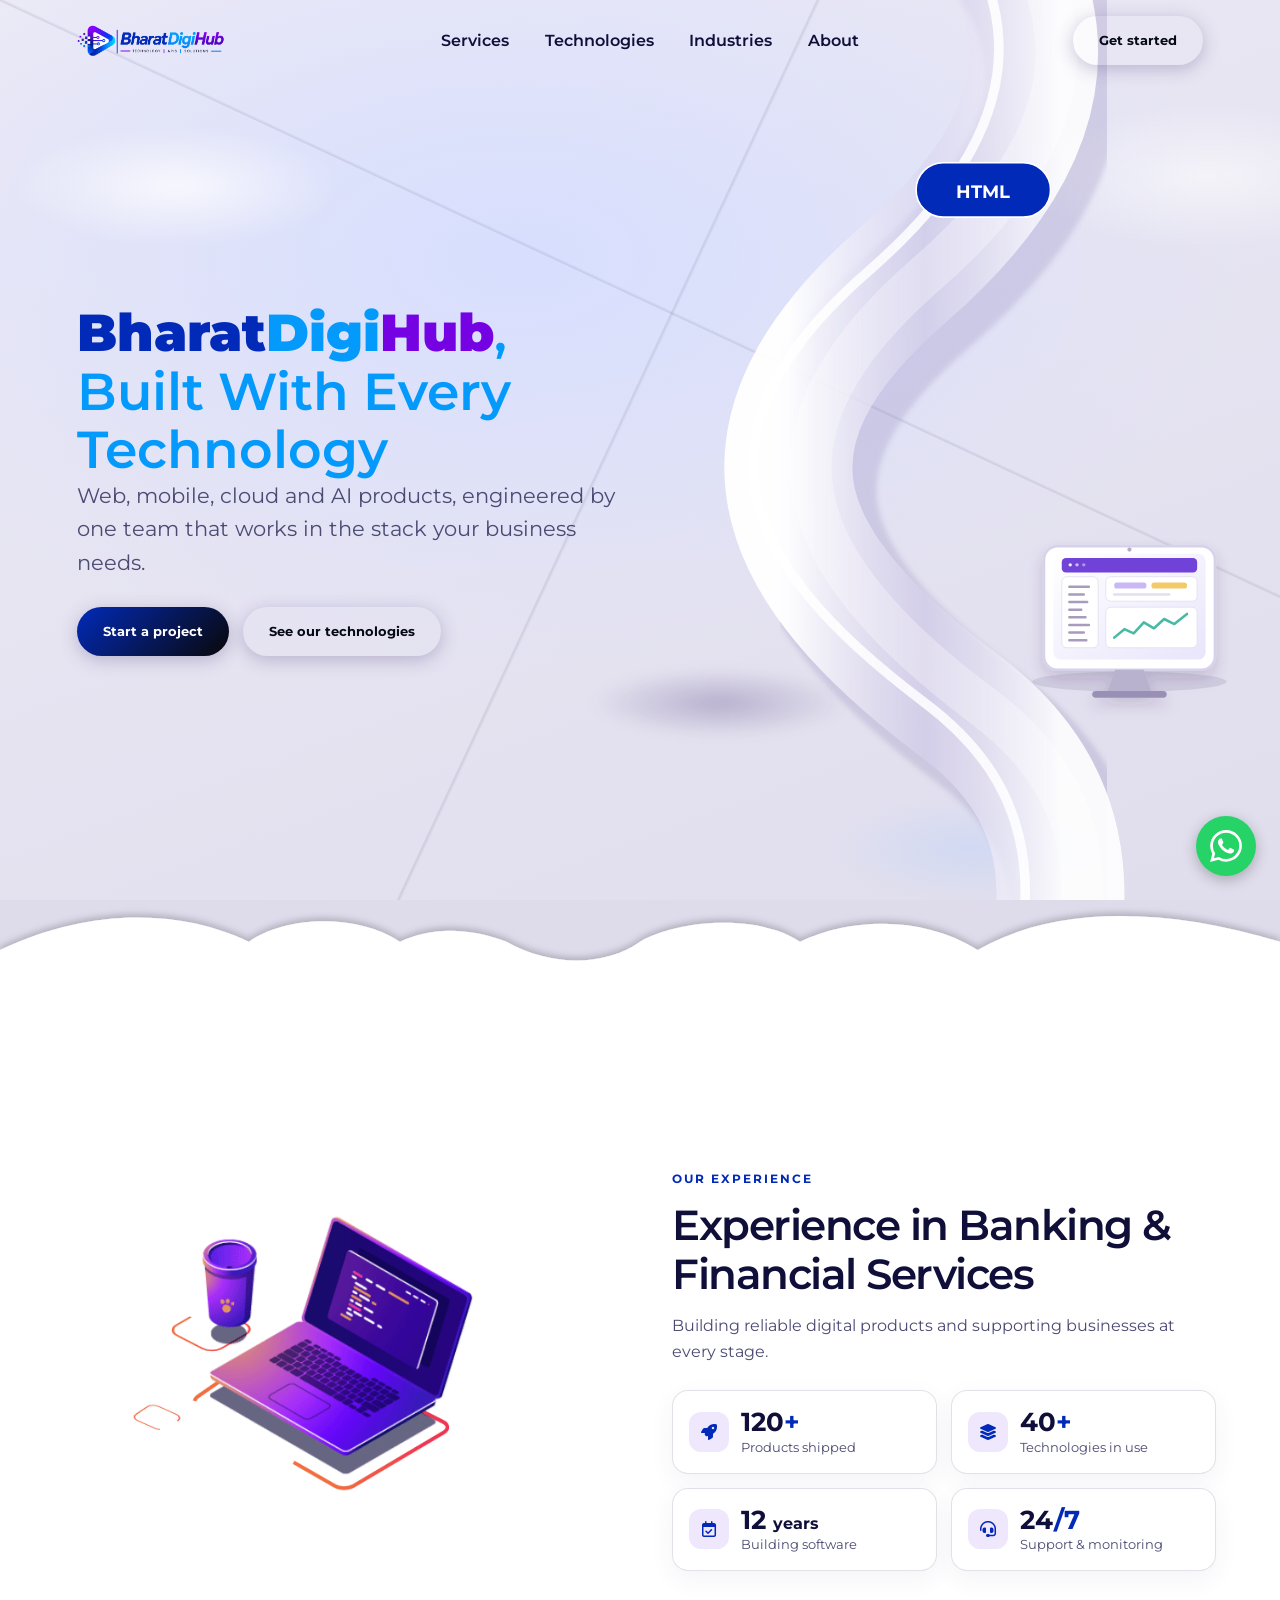
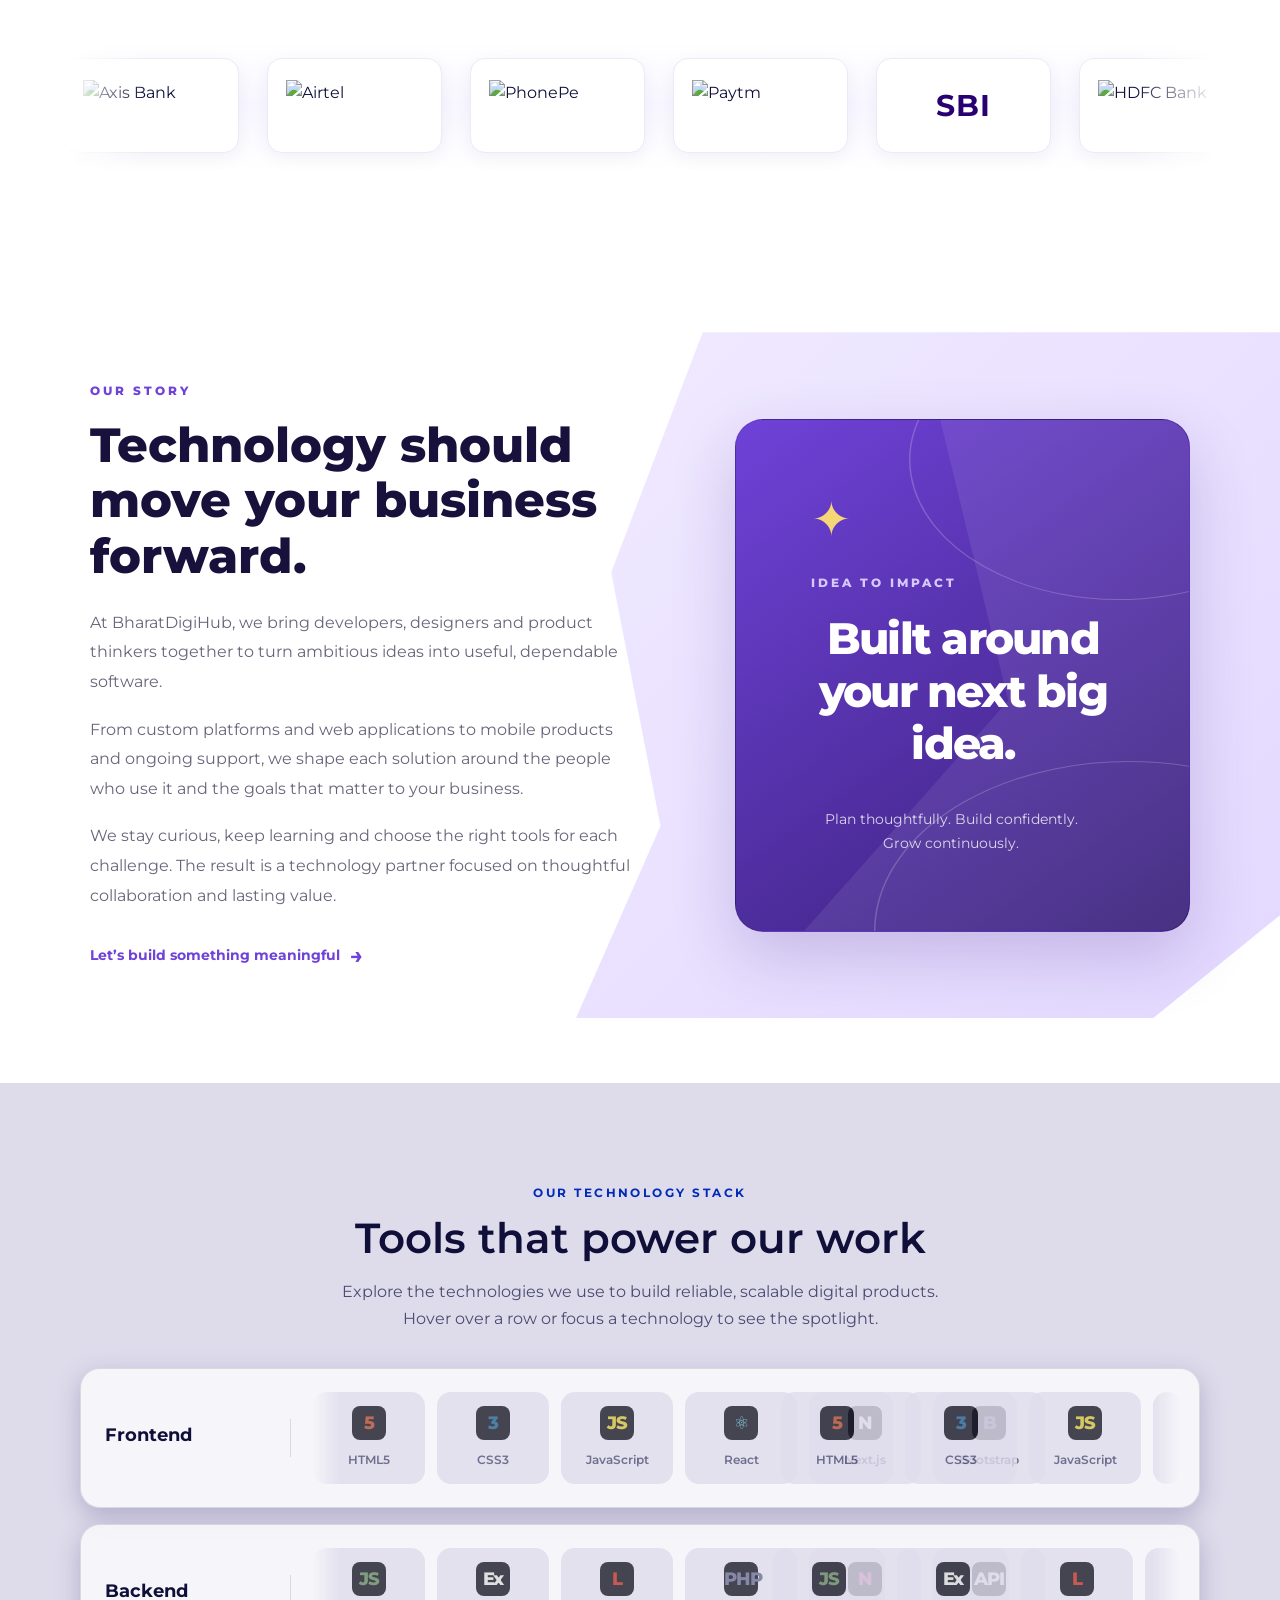
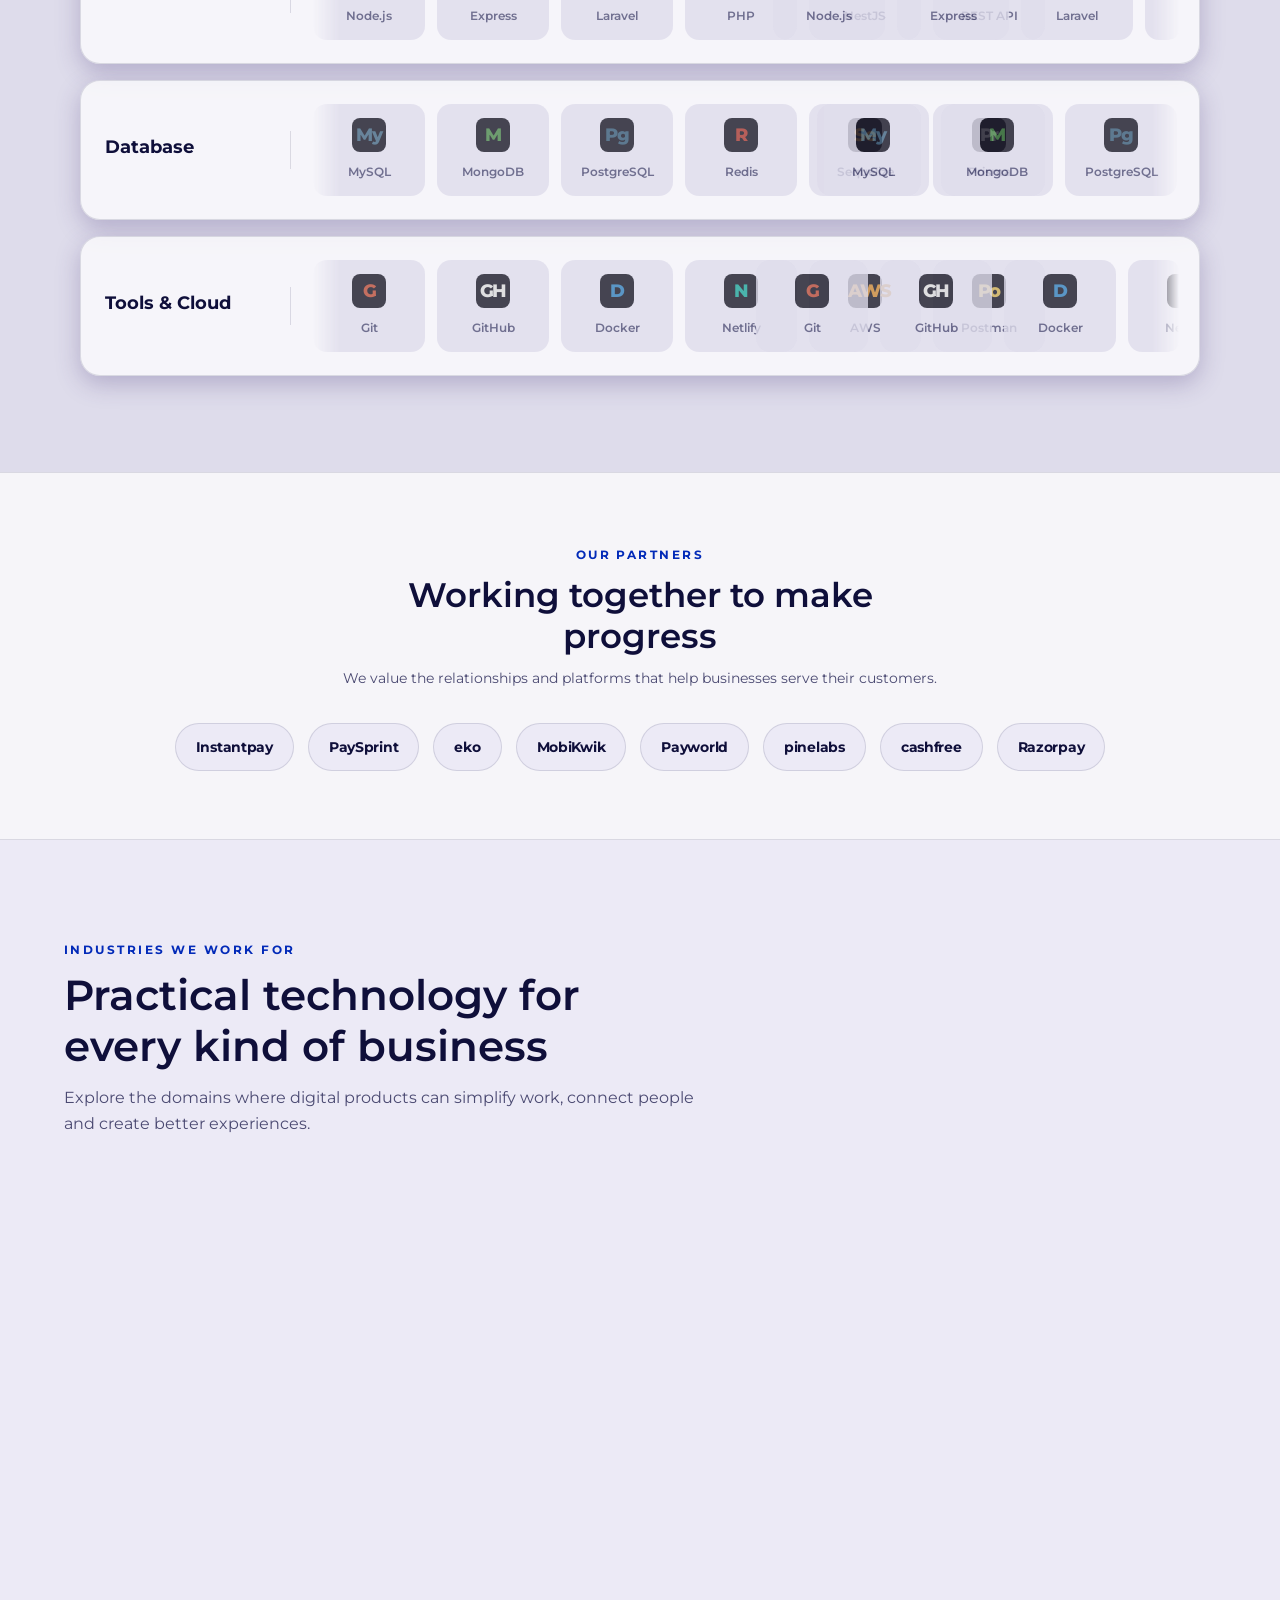
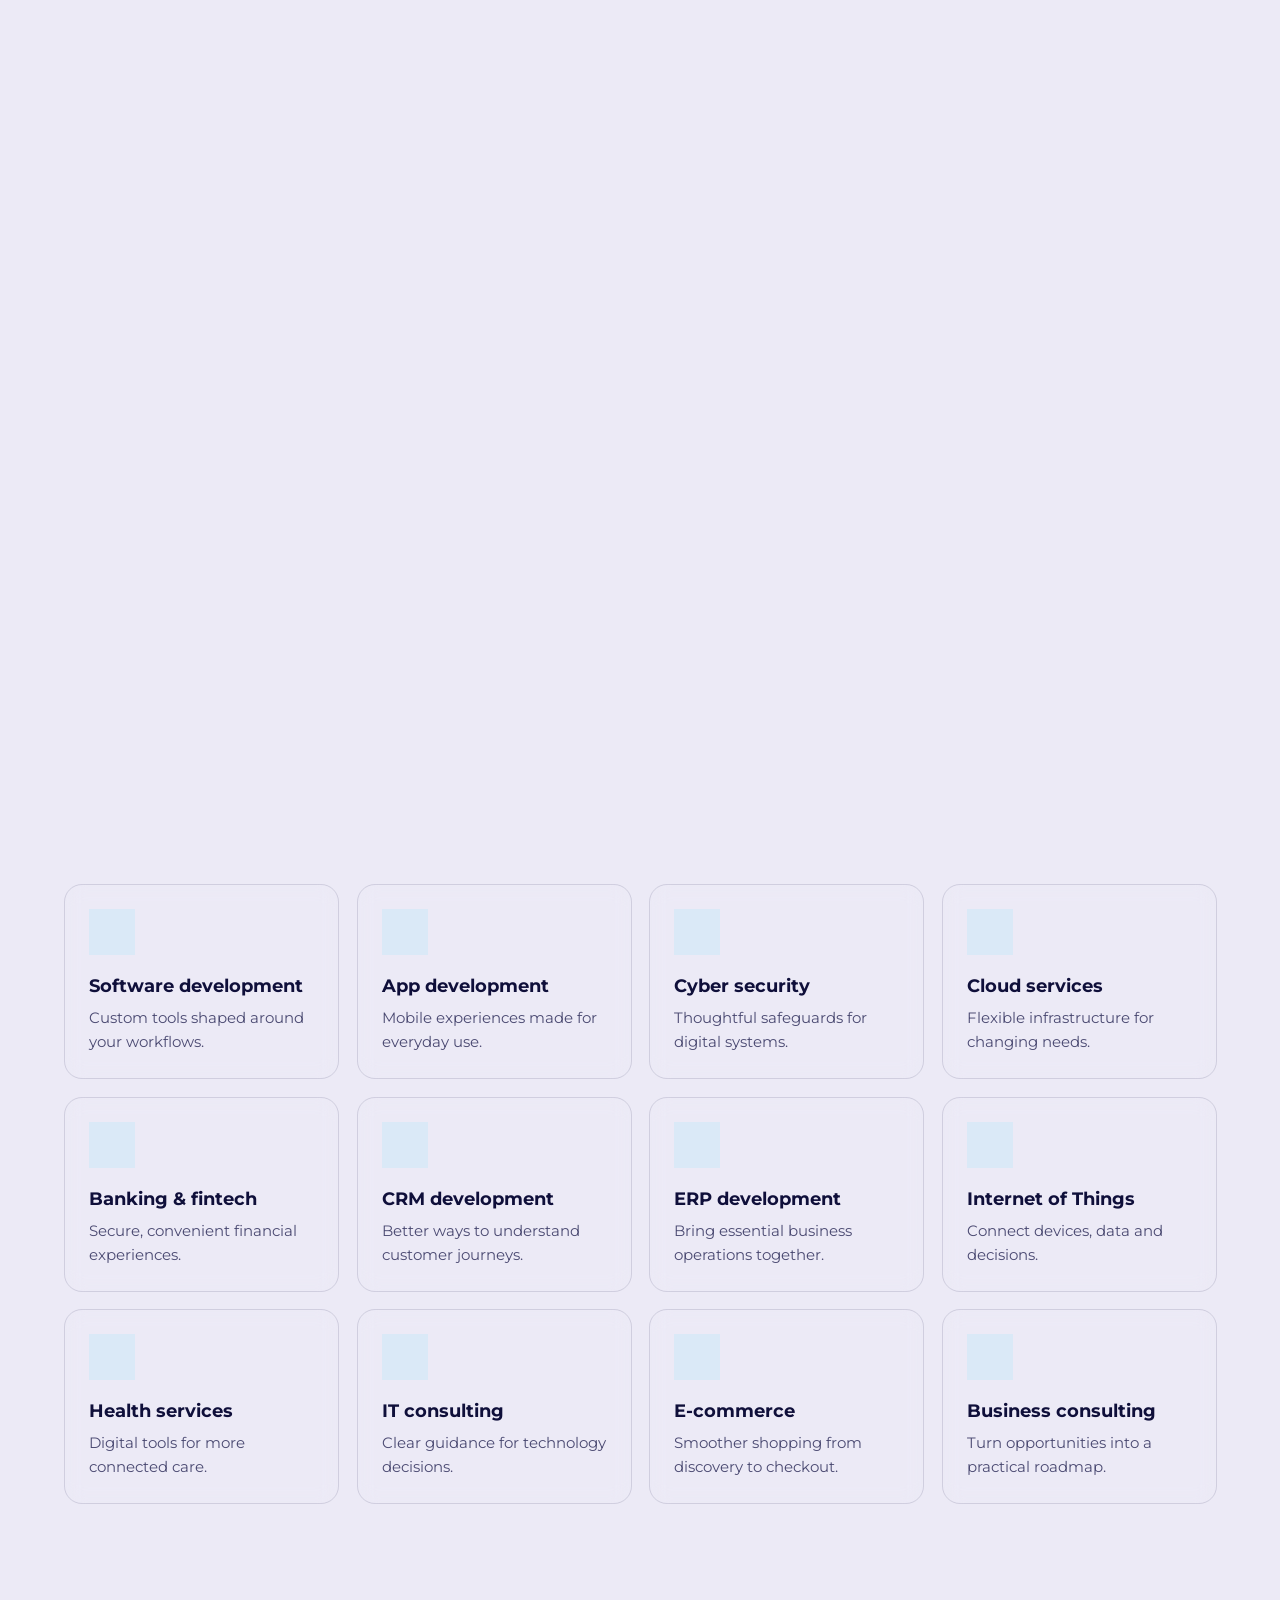
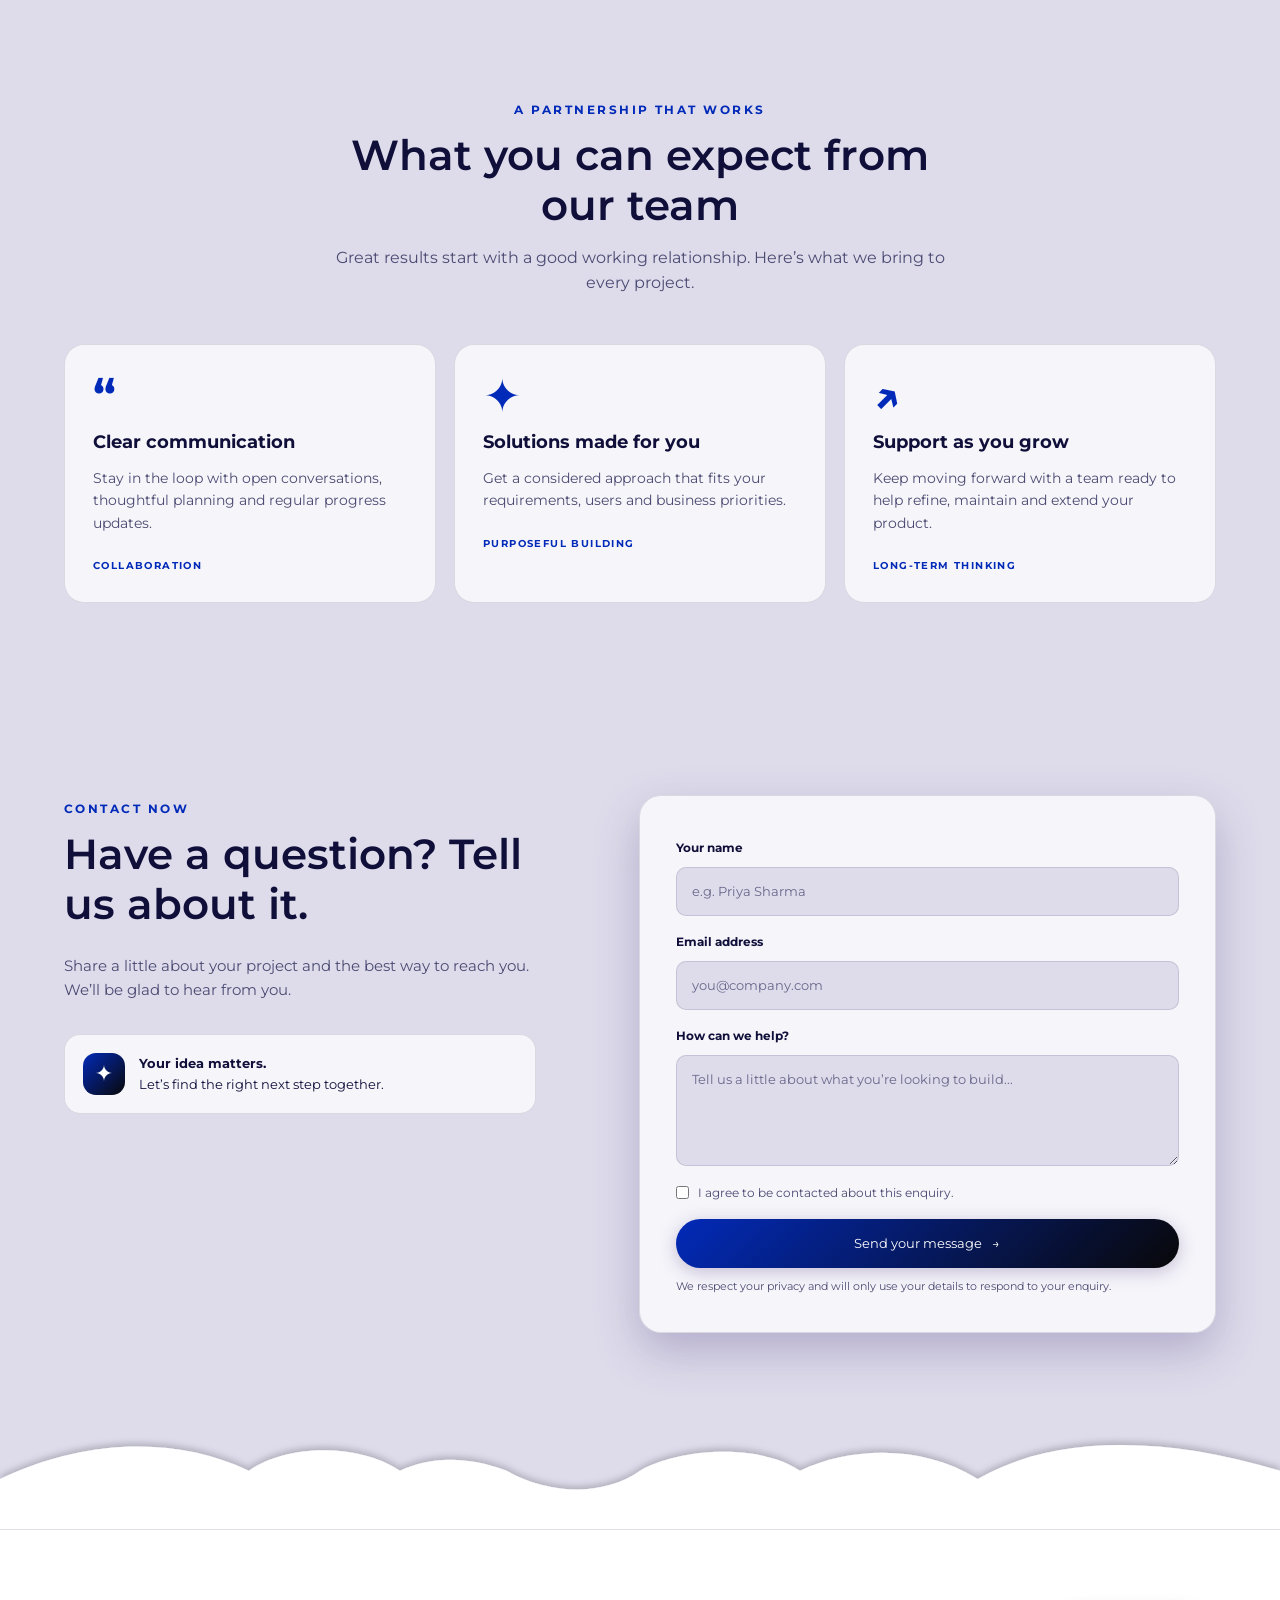
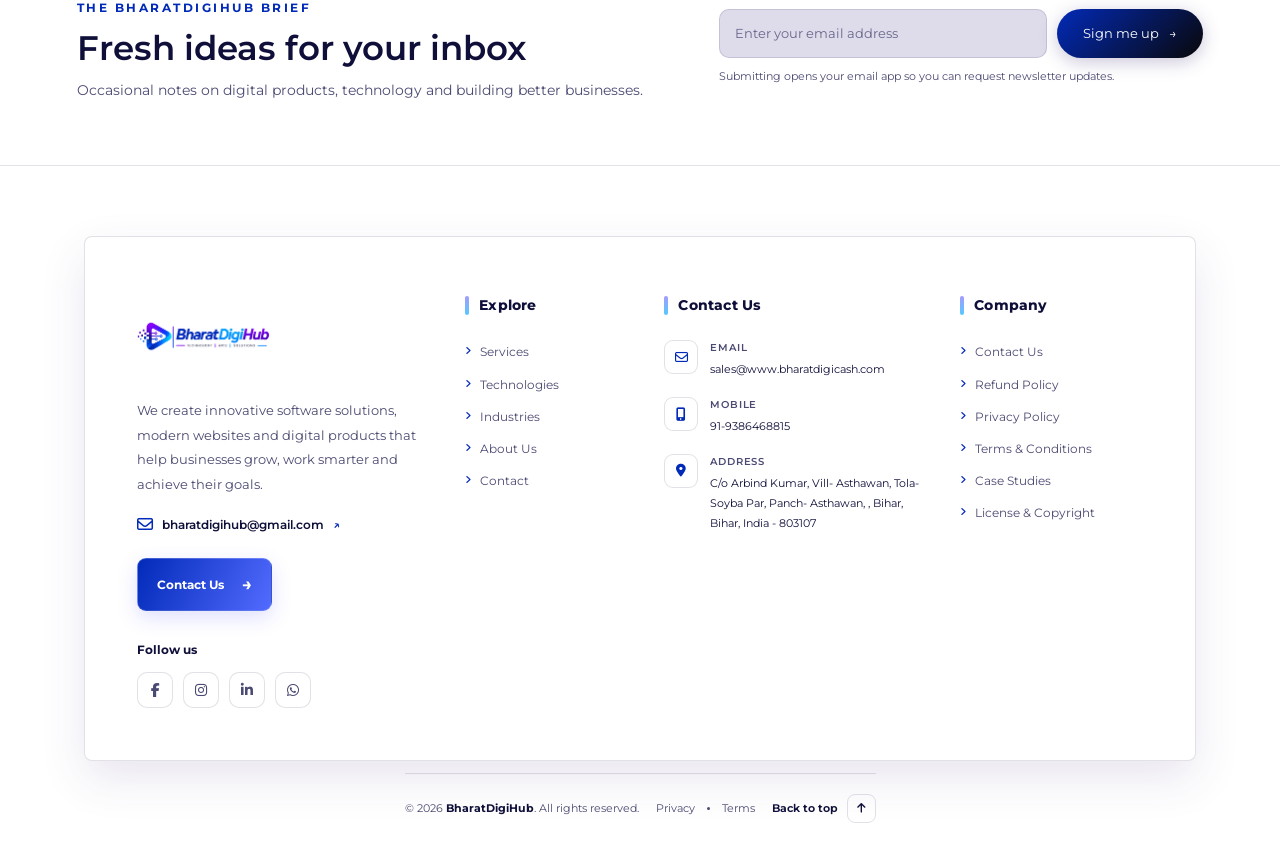
==== index.html @ 7524701d "upload on server" ====
<!DOCTYPE html>
<html lang="en">

<head>
  <meta charset="utf-8">
  <meta name="viewport" content="width=device-width, initial-scale=1, viewport-fit=cover">
  <title>Fintech &amp; Web Development Company | BharatDigiHub</title>
  <meta name="description"
    content="BharatDigiHub is a fintech and web development company building digital financial products, business websites, mobile apps, and custom software.">
  <meta name="keywords"
    content="fintech company, fintech software development, web development company, website development, mobile app development, custom software, India">
  <meta name="author" content="BharatDigiHub">
  <meta name="robots" content="index, follow">
  <meta name="theme-color" content="#f5f4ff">
  <meta property="og:type" content="website">
  <meta property="og:site_name" content="BharatDigiHub">
  <meta property="og:title" content="Fintech &amp; Web Development Company | BharatDigiHub">
  <meta property="og:description"
    content="Fintech products, business websites, mobile apps, and custom software built around your business needs.">
  <meta property="og:locale" content="en_IN">
  <meta name="twitter:card" content="summary">
  <meta name="twitter:title" content="Fintech &amp; Web Development Company | BharatDigiHub">
  <meta name="twitter:description"
    content="Fintech products, business websites, mobile apps, and custom software built around your business needs.">
  <script type="application/ld+json">
    {
      "@context": "https://schema.org",
      "@type": "Organization",
      "name": "BharatDigiHub",
      "description": "A fintech and web development company building digital financial products, websites, mobile applications, and custom software.",
      "email": "bharatdigihub@gmail.com",
      "telephone": "+91-93864-68815",
      "contactPoint": {
        "@type": "ContactPoint",
        "telephone": "+91-93864-68815",
        "contactType": "sales",
        "availableLanguage": "English"
      }
    }
  </script>
  <link href="https://fonts.googleapis.com/css2?family=Montserrat:wght@400;500;600;700&display=swap" rel="stylesheet">
  <link rel="stylesheet" href="https://cdn.jsdelivr.net/gh/devicons/devicon@v2.16.0/devicon.min.css">
  <link rel="stylesheet" href="assets/css/main.css">
  <link rel="stylesheet" href="assets/css/header.css">
  <link rel="stylesheet" href="assets/css/footer.css">
  <link rel="stylesheet" href="assets/css/services.css">
  <link rel="stylesheet" href="assets/css/modal.css">
  <link rel="stylesheet" href="assets/css/whatsapp-float.css">
  <link rel="stylesheet" href="assets/css/cloud-design.css">

  <link rel="stylesheet" href="https://cdnjs.cloudflare.com/ajax/libs/font-awesome/6.7.2/css/all.min.css">
  <link href="https://fonts.googleapis.com/css2?family=Space+Grotesk:wght@400;500;700&display=swap" rel="stylesheet">


</head>

<body class="cloud-page cloud-home">

  <div class="hero" id="top">
    <header class="navbar">
      <a class="logo" href="#top" aria-label="BharatDigiHub home">
        <img src="assets/image/logo/logo.png" alt="BharatDigiHub logo" height="50">
      </a>
      <nav id="primary-navigation" aria-label="Main">
        <a href="#services">Services</a><a href="#stack">Technologies</a><a href="#industries">Industries</a><a
          href="#story">About</a>
      </nav>
      <a class="btn navbar-cta" href="#contact">Get started</a>
      <details class="mobile-navigation">
        <summary class="navbar-toggle" aria-label="Open navigation menu">
          <span></span><span></span><span></span>
        </summary>
        <nav aria-label="Mobile main">
          <a href="#services">Services</a>
          <a href="#stack">Technologies</a>
          <a href="#industries">Industries</a>
          <a href="#story">About</a>
          <a class="btn primary mobile-menu-cta" href="#contact">Get started <span aria-hidden="true">→</span></a>
        </nav>
      </details>
    </header>

    <div class="copy">
      <h2 class="hero-title"><span class="hero-title-bharat">Bharat</span><span class="hero-title-digi">Digi</span><span
          class="hero-title-hub">Hub</span>,<br><span class="hero-title-tagline">Built With Every Technology</span>
      </h2>
      <p>Web, mobile, cloud and AI products, engineered by one team that works in the stack your business needs.</p>
      <div class="cta"><a class="btn primary" href="#contact">Start a project</a><a class="btn" href="#stack">See our
          technologies</a></div>
    </div>

    <div class="shadow-blob" aria-hidden="true"></div>
    <div class="tube" aria-hidden="true">
      <svg viewBox="0 0 400 800" preserveAspectRatio="xMidYMid slice">
        <defs>
          <linearGradient id="glass" x1="0" x2="1">
            <stop offset="0" stop-color="#fff" stop-opacity=".95" />
            <stop offset=".5" stop-color="#d9d4ee" stop-opacity=".55" />
            <stop offset="1" stop-color="#fff" stop-opacity=".9" />
          </linearGradient>
          <radialGradient id="gold" cx=".35" cy=".3">
            <stop offset="0" stop-color="#fff0b0" />
            <stop offset=".5" stop-color="#e4b440" />
            <stop offset="1" stop-color="#9a6a12" />
          </radialGradient>
          <filter id="soft">
            <feGaussianBlur stdDeviation="1.5" />
          </filter>
        </defs>
        <path id="p" d="M170 -20 C330 90 330 190 215 290 C100 390 130 470 250 560 C330 620 330 700 270 830"
          fill="none" />
        <use href="#p" stroke="#8b7fb8" stroke-opacity=".25" stroke-width="86" fill="none" stroke-linecap="round"
          transform="translate(12 14)" filter="url(#soft)" />
        <use href="#p" stroke="url(#glass)" stroke-width="80" fill="none" stroke-linecap="round" />
        <use href="#p" stroke="#fff" stroke-opacity=".85" stroke-width="6" fill="none" stroke-linecap="round"
          transform="translate(-22 -2)" />
        <use href="#p" stroke="#fff" stroke-opacity=".3" stroke-width="26" fill="none" stroke-linecap="round"
          transform="translate(14 0)" />
        <g class="svg-tech-badge">
          <rect x="-42" y="-17" width="84" height="34" rx="17" />
          <text y="5">HTML</text>
          <animateMotion dur="12s" repeatCount="indefinite" rotate="0">
            <mpath href="#p" />
          </animateMotion>
        </g>
        <g class="svg-tech-badge">
          <rect x="-34" y="-17" width="68" height="34" rx="17" />
          <text y="5">CSS</text>
          <animateMotion dur="12s" begin="2s" repeatCount="indefinite" rotate="0">
            <mpath href="#p" />
          </animateMotion>
        </g>
        <g class="svg-tech-badge">
          <rect x="-38" y="-17" width="76" height="34" rx="17" />
          <text y="5">Java</text>
          <animateMotion dur="12s" begin="4s" repeatCount="indefinite" rotate="0">
            <mpath href="#p" />
          </animateMotion>
        </g>
        <g class="svg-tech-badge">
          <rect x="-54" y="-17" width="108" height="34" rx="17" />
          <text y="5">JavaScript</text>
          <animateMotion dur="12s" begin="6s" repeatCount="indefinite" rotate="0">
            <mpath href="#p" />
          </animateMotion>
        </g>
        <g class="svg-tech-badge">
          <rect x="-50" y="-17" width="100" height="34" rx="17" />
          <text y="5">Robotics</text>
          <animateMotion dur="12s" begin="8s" repeatCount="indefinite" rotate="0">
            <mpath href="#p" />
          </animateMotion>
        </g>
        <g class="svg-tech-badge">
          <rect x="-30" y="-17" width="60" height="34" rx="17" />
          <text y="5">PHP</text>
          <animateMotion dur="12s" begin="10s" repeatCount="indefinite" rotate="0">
            <mpath href="#p" />
          </animateMotion>
        </g>
      </svg>
    </div>
    <svg class="hero-project-scene" viewBox="0 0 520 380" role="img"
      aria-label="A robotic excavator moving technology into a project monitor">
      <defs>
        <linearGradient id="machine-yellow" x1="0" y1="0" x2="1" y2="1">
          <stop offset="0" stop-color="#ffe58a" />
          <stop offset="1" stop-color="#e5a91d" />
        </linearGradient>
        <linearGradient id="screen-glow" x1="0" y1="0" x2="1" y2="1">
          <stop offset="0" stop-color="#fff" />
          <stop offset="1" stop-color="#e9e5fb" />
        </linearGradient>
        <filter id="scene-shadow" x="-30%" y="-30%" width="160%" height="170%">
          <feDropShadow dx="0" dy="8" stdDeviation="8" flood-color="#433368" flood-opacity=".18" />
        </filter>
      </defs>
      <ellipse cx="387" cy="165" rx="115" ry="12" fill="#584a7d" opacity=".13" />

      <g class="project-monitor" filter="url(#scene-shadow)">

        <!-- Monitor outer frame -->
        <rect x="286" y="5" width="202" height="146" rx="16" fill="#fff" stroke="#d8d1eb" stroke-width="3" />

        <!-- Screen background -->
        <rect x="297" y="14" width="180" height="125" rx="9" fill="url(#screen-glow)" />

        <!-- Camera -->
        <circle cx="387" cy="9" r="2.5" fill="#b4abc9" />

        <!-- Browser header -->
        <rect x="307" y="19" width="160" height="17" rx="5" fill="#6f42d8" />

        <circle cx="317" cy="27" r="2" fill="#fff" opacity=".9" />
        <circle cx="325" cy="27" r="2" fill="#fff" opacity=".65" />
        <circle cx="333" cy="27" r="2" fill="#fff" opacity=".45" />

        <!-- Left sidebar -->
        <rect x="307" y="41" width="43" height="84" rx="6" fill="#fff" stroke="#e3def0" />

        <!-- Sidebar content -->
        <path d="M316 53h23
             M316 62h17
             M316 71h21
             M316 80h14
             M316 89h19
             M316 98h23
             M316 107h17
             M316 116h20" stroke="#a89bbb" stroke-width="3" stroke-linecap="round" />

        <!-- Top dashboard card -->
        <rect x="359" y="41" width="108" height="29" rx="6" fill="#fff" stroke="#e3def0" />

        <rect x="369" y="48" width="38" height="7" rx="3" fill="#c9b8f5" />

        <rect x="413" y="48" width="42" height="7" rx="3" fill="#f2cb68" />

        <path d="M369 62h65" stroke="#e3def0" stroke-width="3" stroke-linecap="round" />

        <!-- Bottom dashboard card -->
        <rect x="359" y="77" width="108" height="48" rx="6" fill="#fff" stroke="#e3def0" />

        <!-- Analytics line chart -->
        <path d="M369 113
             L381 103
             L392 108
             L404 95
             L416 102
             L428 91
             L440 97
             L455 85" fill="none" stroke="#47b9a5" stroke-width="3" stroke-linecap="round" stroke-linejoin="round" />

        <!-- Monitor stand -->
        <path d="M370 151h34l10 29h-54z" fill="#b9b2cf" />

        <!-- Stand base -->
        <path d="M347 180h80" stroke="#9990b5" stroke-width="8" stroke-linecap="round" />

      </g>
      <!-- <g class="hero-excavator" filter="url(#scene-shadow)">
      <path d="M55 295h132l-12 28H68z" fill="#51465f"/>
      <path d="M76 291h102" stroke="#92869f" stroke-width="5" stroke-linecap="round"/>
      <circle cx="84" cy="307" r="8" fill="#c1b7cb"/>
      <circle cx="108" cy="307" r="8" fill="#c1b7cb"/>
      <circle cx="132" cy="307" r="8" fill="#c1b7cb"/>
      <circle cx="156" cy="307" r="8" fill="#c1b7cb"/>
      <path d="M72 286l16-48h75l27 48z" fill="url(#machine-yellow)" stroke="#bf8615" stroke-width="3" stroke-linejoin="round"/>
      <path d="M94 239h67l15 36H81z" fill="#f6c64b"/>
      <path d="M102 235l8-38h44l12 38z" fill="#fff8df" stroke="#bf8615" stroke-width="3" stroke-linejoin="round"/>
      <path d="M115 204h31l8 24h-44z" fill="#9ed6dd" stroke="#8b722f" stroke-width="2" stroke-linejoin="round"/>
      <path d="M126 205v22" stroke="#fff" stroke-width="3" opacity=".8"/>
      <circle cx="150" cy="238" r="11" fill="#d28d15" stroke="#9b6710" stroke-width="3"/>
      <g class="machine-arm">
        <path d="M150 238l50-73 72 8" fill="none" stroke="#d69818" stroke-width="19" stroke-linecap="round" stroke-linejoin="round"/>
        <path d="M150 238l50-73 72 8" fill="none" stroke="#ffda65" stroke-width="12" stroke-linecap="round" stroke-linejoin="round"/>
        <circle cx="200" cy="165" r="10" fill="#f5c448" stroke="#a87313" stroke-width="3"/>
        <circle cx="272" cy="173" r="9" fill="#f5c448" stroke="#a87313" stroke-width="3"/>
        <path d="M270 173l19 14-7 17-19-10 7-21z" fill="#e2a51b" stroke="#a87313" stroke-width="3" stroke-linejoin="round"/>
        <path d="M263 191l12 7-9 9-14-5z" fill="#f7d05e" stroke="#a87313" stroke-width="2" stroke-linejoin="round"/>
        <animateTransform attributeName="transform" type="translate" dur="5s" repeatCount="indefinite" values="0 0;0 0;16 -12;16 -12;0 0" keyTimes="0;.15;.38;.68;1"/>
      </g>
      <path d="M79 280h111" stroke="#fff2c2" stroke-width="4" stroke-linecap="round" opacity=".8"/>
    </g> -->
      <!-- <path class="delivery-route" d="M282 194 C300 188 306 161 326 147" fill="none" stroke="#d7a52e" stroke-width="2.5" stroke-dasharray="5 7" stroke-linecap="round"/>
    <g class="installed-tech">
      <rect x="430" y="158" width="31" height="20" rx="5" fill="url(#machine-yellow)" stroke="#b98010" stroke-width="1.5"/>
      <text x="445.5" y="172" text-anchor="middle" fill="#765319" font-family="Montserrat,sans-serif" font-size="9" font-weight="700">JS</text>
      <animate attributeName="opacity" dur="5s" repeatCount="indefinite" values="0;0;1;1" keyTimes="0;.48;.58;1"/>
    </g>
    <g class="project-chip">
      <rect x="-23" y="-14" width="46" height="28" rx="8" fill="url(#machine-yellow)" stroke="#b98010" stroke-width="2"/>
      <text y="5" text-anchor="middle" fill="#765319" font-family="Montserrat,sans-serif" font-size="11" font-weight="700">JS</text>
      <animateMotion dur="5s" repeatCount="indefinite" path="M282 194 C300 188 306 161 326 147" keyPoints="0;0;1;1" keyTimes="0;.3;.55;1" calcMode="linear"/>
      <animate attributeName="opacity" dur="5s" repeatCount="indefinite" values="1;1;0;0;1" keyTimes="0;.48;.58;.96;1"/>
    </g> -->
    </svg>
  </div>
  <div class="hero-wave" aria-hidden="true">

    <svg viewBox="0 0 1440 120" preserveAspectRatio="none">
      <defs>
        <filter id="shadow">
          <feDropShadow dx="0" dy="-4" stdDeviation="4" flood-opacity="0.2" />
        </filter>
      </defs>
      <path d="M0,60 
         C100,10 200,10 280,50 
         C320,20 400,15 450,50 
         C480,35 520,30 570,50 
         C620,80 680,80 720,50 
         C760,25 850,15 900,50 
         C960,20 1040,20 1100,60 
         C1180,10 1300,5 1440,50 
         L1440,120 L0,120 Z" fill="#fff" filter="url(#shadow)" />
    </svg>

  </div>
  <section class="stats-section" id="stats">
    <div class="stats-layout">
      <div class="stats-image" style="background-image: url('assets/image/animatedcp.gif');" aria-hidden="true">
      </div>
      <div class="stats-content">
        <span class="eyebrow">OUR EXPERIENCE</span>
        <h2>Experience in Banking &amp; Financial Services</h2>
        <p class="stats-intro">Building reliable digital products and supporting businesses at every stage.</p>
        <div class="stats-container">
          <div class="stat-card">
            <div class="stat-icon" aria-hidden="true"><i class="fa-solid fa-rocket"></i></div>
            <h3>120<span>+</span></h3>
            <p>Products shipped</p>
          </div>
          <div class="stat-card">
            <div class="stat-icon" aria-hidden="true"><i class="fa-solid fa-layer-group"></i></div>
            <h3>40<span>+</span></h3>
            <p>Technologies in use</p>
          </div>
          <div class="stat-card">
            <div class="stat-icon" aria-hidden="true"><i class="fa-regular fa-calendar-check"></i></div>
            <h3>12 <span class="stat-unit">years</span></h3>
            <p>Building software</p>
          </div>
          <div class="stat-card">
            <div class="stat-icon" aria-hidden="true"><i class="fa-solid fa-headset"></i></div>
            <h3>24<span>/7</span></h3>
            <p>Support &amp; monitoring</p>
          </div>
        </div>
      </div>
    </div>




    <div class="stats-background" aria-label="Banking and payment logos">
      <div class="partner-track">

        <!-- Logo set 1 -->
        <div class="partner-logo">
          <img src="https://cdn.simpleicons.org/axisbank/97144D" alt="Axis Bank" loading="lazy">
        </div>

        <div class="partner-logo">
          <img src="https://cdn.simpleicons.org/airtel/ED1C24" alt="Airtel" loading="lazy">
        </div>

        <div class="partner-logo">
          <img src="https://cdn.simpleicons.org/phonepe/5F259F" alt="PhonePe" loading="lazy">
        </div>

        <div class="partner-logo">
          <img src="https://cdn.simpleicons.org/paytm/00BAF2" alt="Paytm" loading="lazy">
        </div>

        <div class="partner-logo">
          <span class="partner-text-logo" aria-label="State Bank of India">SBI</span>
        </div>

        <div class="partner-logo">
          <img src="https://cdn.simpleicons.org/hdfcbank/004C8F" alt="HDFC Bank" loading="lazy">
        </div>

        <div class="partner-logo">
          <img src="https://cdn.simpleicons.org/icicibank/F58220" alt="ICICI Bank" loading="lazy">
        </div>

        <div class="partner-logo">
          <img src="https://cdn.simpleicons.org/googlepay/4285F4" alt="Google Pay" loading="lazy">
        </div>

        <div class="partner-logo">
          <img src="https://cdn.simpleicons.org/razorpay/0C2451" alt="Razorpay" loading="lazy">
        </div>

        <!-- Logo set 2: duplicate for seamless marquee -->
        <div class="partner-logo" aria-hidden="true">
          <img src="https://cdn.simpleicons.org/axisbank/97144D" alt="">
        </div>

        <div class="partner-logo" aria-hidden="true">
          <img src="https://cdn.simpleicons.org/airtel/ED1C24" alt="">
        </div>

        <div class="partner-logo" aria-hidden="true">
          <img src="https://cdn.simpleicons.org/phonepe/5F259F" alt="">
        </div>

        <div class="partner-logo" aria-hidden="true">
          <img src="https://cdn.simpleicons.org/paytm/00BAF2" alt="">
        </div>

        <div class="partner-logo" aria-hidden="true">
          <span class="partner-text-logo">SBI</span>
        </div>

        <div class="partner-logo" aria-hidden="true">
          <img src="https://cdn.simpleicons.org/hdfcbank/004C8F" alt="">
        </div>

        <div class="partner-logo" aria-hidden="true">
          <img src="https://cdn.simpleicons.org/icicibank/F58220" alt="">
        </div>

        <div class="partner-logo" aria-hidden="true">
          <img src="https://cdn.simpleicons.org/googlepay/4285F4" alt="">
        </div>

        <div class="partner-logo" aria-hidden="true">
          <img src="https://cdn.simpleicons.org/razorpay/0C2451" alt="">
        </div>

      </div>
    </div>


  </section>


  <section class="story" id="story">
    <div class="story-copy">
      <span class="eyebrow">OUR STORY</span>
      <h2>Technology should move your business forward.</h2>
      <p>At BharatDigiHub, we bring developers, designers and product thinkers together to turn ambitious ideas into
        useful, dependable software.</p>
      <p>From custom platforms and web applications to mobile products and ongoing support, we shape each solution
        around the people who use it and the goals that matter to your business.</p>
      <p>We stay curious, keep learning and choose the right tools for each challenge. The result is a technology
        partner focused on thoughtful collaboration and lasting value.</p>
      <a class="text-link" href="#contact">Let’s build something meaningful <span aria-hidden="true">→</span></a>
    </div>
    <div class="story-card" aria-label="How we work">
      <span class="story-orbit orbit-one"></span>
      <span class="story-orbit orbit-two"></span>
      <div class="story-card-content">
        <span class="story-spark" aria-hidden="true">✦</span>
        <span class="eyebrow">IDEA TO IMPACT</span>
        <strong>Built around<br>your next big idea.</strong>
        <span class="story-card-caption">Plan thoughtfully. Build confidently. Grow continuously.</span>
      </div>
    </div>
  </section>



  <section class="technology-section2" id="stack" aria-labelledby="technology-heading">
    <div class="technology-inner">
      <div class="section-heading">
        <p class="eyebrow">Our technology stack</p>
        <h2 id="technology-heading">Tools that power our work</h2>
        <p class="section-description">
          Explore the technologies we use to build reliable, scalable digital products.
          Hover over a row or focus a technology to see the spotlight.
        </p>
      </div>
      <div class="stack-list" aria-label="Technology categories">
        <article class="stack-row">
          <div class="spotlight-beam" aria-hidden="true"></div>
          <div class="stack-info">
            <h2>Frontend</h2>
          </div>
          <div class="logo-window">
            <div class="logo-track">
              <div class="logo-group">
                <div class="tech-card"><span class="tech-icon" style="--logo-color:#e44d26">5</span><span
                    class="tech-name">HTML5</span></div>
                <div class="tech-card"><span class="tech-icon" style="--logo-color:#1572b6">3</span><span
                    class="tech-name">CSS3</span></div>
                <div class="tech-card"><span class="tech-icon" style="--logo-color:#f7df1e">JS</span><span
                    class="tech-name">JavaScript</span></div>
                <div class="tech-card"><span class="tech-icon" style="--logo-color:#61dafb">⚛</span><span
                    class="tech-name">React</span></div>
                <div class="tech-card"><span class="tech-icon" style="--logo-color:#ffffff">N</span><span
                    class="tech-name">Next.js</span></div>
                <div class="tech-card"><span class="tech-icon" style="--logo-color:#7952b3">B</span><span
                    class="tech-name">Bootstrap</span></div>
              </div>
              <div class="logo-group" aria-hidden="true">
                <div class="tech-card"><span class="tech-icon" style="--logo-color:#e44d26">5</span><span
                    class="tech-name">HTML5</span></div>
                <div class="tech-card"><span class="tech-icon" style="--logo-color:#1572b6">3</span><span
                    class="tech-name">CSS3</span></div>
                <div class="tech-card"><span class="tech-icon" style="--logo-color:#f7df1e">JS</span><span
                    class="tech-name">JavaScript</span></div>
                <div class="tech-card"><span class="tech-icon" style="--logo-color:#61dafb">⚛</span><span
                    class="tech-name">React</span></div>
                <div class="tech-card"><span class="tech-icon" style="--logo-color:#ffffff">N</span><span
                    class="tech-name">Next.js</span></div>
                <div class="tech-card"><span class="tech-icon" style="--logo-color:#7952b3">B</span><span
                    class="tech-name">Bootstrap</span></div>
              </div>
            </div>
          </div>
        </article>

        <article class="stack-row">
          <div class="spotlight-beam" aria-hidden="true"></div>
          <div class="stack-info">
            <h2>Backend</h2>
          </div>
          <div class="logo-window">
            <div class="logo-track">
              <div class="logo-group">
                <div class="tech-card"><span class="tech-icon" style="--logo-color:#68a063">JS</span><span
                    class="tech-name">Node.js</span></div>
                <div class="tech-card"><span class="tech-icon" style="--logo-color:#ffffff">Ex</span><span
                    class="tech-name">Express</span></div>
                <div class="tech-card"><span class="tech-icon" style="--logo-color:#ff2d20">L</span><span
                    class="tech-name">Laravel</span></div>
                <div class="tech-card"><span class="tech-icon" style="--logo-color:#777bb4">PHP</span><span
                    class="tech-name">PHP</span></div>
                <div class="tech-card"><span class="tech-icon" style="--logo-color:#e535ab">N</span><span
                    class="tech-name">NestJS</span></div>
                <div class="tech-card"><span class="tech-icon" style="--logo-color:#ffffff">API</span><span
                    class="tech-name">REST API</span></div>
              </div>
              <div class="logo-group" aria-hidden="true">
                <div class="tech-card"><span class="tech-icon" style="--logo-color:#68a063">JS</span><span
                    class="tech-name">Node.js</span></div>
                <div class="tech-card"><span class="tech-icon" style="--logo-color:#ffffff">Ex</span><span
                    class="tech-name">Express</span></div>
                <div class="tech-card"><span class="tech-icon" style="--logo-color:#ff2d20">L</span><span
                    class="tech-name">Laravel</span></div>
                <div class="tech-card"><span class="tech-icon" style="--logo-color:#777bb4">PHP</span><span
                    class="tech-name">PHP</span></div>
                <div class="tech-card"><span class="tech-icon" style="--logo-color:#e535ab">N</span><span
                    class="tech-name">NestJS</span></div>
                <div class="tech-card"><span class="tech-icon" style="--logo-color:#ffffff">API</span><span
                    class="tech-name">REST API</span></div>
              </div>
            </div>
          </div>
        </article>

        <article class="stack-row">
          <div class="spotlight-beam" aria-hidden="true"></div>
          <div class="stack-info">
            <h2>Database</h2>
          </div>
          <div class="logo-window">
            <div class="logo-track">
              <div class="logo-group">
                <div class="tech-card"><span class="tech-icon" style="--logo-color:#4479a1">My</span><span
                    class="tech-name">MySQL</span></div>
                <div class="tech-card"><span class="tech-icon" style="--logo-color:#47a248">M</span><span
                    class="tech-name">MongoDB</span></div>
                <div class="tech-card"><span class="tech-icon" style="--logo-color:#336791">Pg</span><span
                    class="tech-name">PostgreSQL</span></div>
                <div class="tech-card"><span class="tech-icon" style="--logo-color:#dc382d">R</span><span
                    class="tech-name">Redis</span></div>
                <div class="tech-card"><span class="tech-icon" style="--logo-color:#f29111">Se</span><span
                    class="tech-name">Sequelize</span></div>
                <div class="tech-card"><span class="tech-icon" style="--logo-color:#ffffff">Pr</span><span
                    class="tech-name">Prisma</span></div>
              </div>
              <div class="logo-group" aria-hidden="true">
                <div class="tech-card"><span class="tech-icon" style="--logo-color:#4479a1">My</span><span
                    class="tech-name">MySQL</span></div>
                <div class="tech-card"><span class="tech-icon" style="--logo-color:#47a248">M</span><span
                    class="tech-name">MongoDB</span></div>
                <div class="tech-card"><span class="tech-icon" style="--logo-color:#336791">Pg</span><span
                    class="tech-name">PostgreSQL</span></div>
                <div class="tech-card"><span class="tech-icon" style="--logo-color:#dc382d">R</span><span
                    class="tech-name">Redis</span></div>
                <div class="tech-card"><span class="tech-icon" style="--logo-color:#f29111">Se</span><span
                    class="tech-name">Sequelize</span></div>
                <div class="tech-card"><span class="tech-icon" style="--logo-color:#ffffff">Pr</span><span
                    class="tech-name">Prisma</span></div>
              </div>
            </div>
          </div>
        </article>

        <article class="stack-row">
          <div class="spotlight-beam" aria-hidden="true"></div>
          <div class="stack-info">
            <h2>Tools &amp; Cloud</h2>
          </div>
          <div class="logo-window">
            <div class="logo-track">
              <div class="logo-group">
                <div class="tech-card"><span class="tech-icon" style="--logo-color:#f05032">G</span><span
                    class="tech-name">Git</span></div>
                <div class="tech-card"><span class="tech-icon" style="--logo-color:#ffffff">GH</span><span
                    class="tech-name">GitHub</span></div>
                <div class="tech-card"><span class="tech-icon" style="--logo-color:#2496ed">D</span><span
                    class="tech-name">Docker</span></div>
                <div class="tech-card"><span class="tech-icon" style="--logo-color:#00c7b7">N</span><span
                    class="tech-name">Netlify</span></div>
                <div class="tech-card"><span class="tech-icon" style="--logo-color:#f89820">AWS</span><span
                    class="tech-name">AWS</span></div>
                <div class="tech-card"><span class="tech-icon" style="--logo-color:#f4c542">Po</span><span
                    class="tech-name">Postman</span></div>
              </div>
              <div class="logo-group" aria-hidden="true">
                <div class="tech-card"><span class="tech-icon" style="--logo-color:#f05032">G</span><span
                    class="tech-name">Git</span></div>
                <div class="tech-card"><span class="tech-icon" style="--logo-color:#ffffff">GH</span><span
                    class="tech-name">GitHub</span></div>
                <div class="tech-card"><span class="tech-icon" style="--logo-color:#2496ed">D</span><span
                    class="tech-name">Docker</span></div>
                <div class="tech-card"><span class="tech-icon" style="--logo-color:#00c7b7">N</span><span
                    class="tech-name">Netlify</span></div>
                <div class="tech-card"><span class="tech-icon" style="--logo-color:#f89820">AWS</span><span
                    class="tech-name">AWS</span></div>
                <div class="tech-card"><span class="tech-icon" style="--logo-color:#f4c542">Po</span><span
                    class="tech-name">Postman</span></div>
              </div>
            </div>
          </div>
        </article>
      </div>
    </div>
  </section>


  <section class="partners" aria-labelledby="partners-title">
    <div class="partners-heading">
      <span class="eyebrow">OUR PARTNERS</span>
      <h2 id="partners-title">Working together to make progress</h2>
      <p>We value the relationships and platforms that help businesses serve their customers.</p>
    </div>
    <div class="partner-list" aria-label="Partner names">
      <span>Instantpay</span><span>PaySprint</span><span>eko</span><span>MobiKwik</span>
      <span>Payworld</span><span>pinelabs</span><span>cashfree</span><span>Razorpay</span>
    </div>
  </section>



  <section class="industries" id="industries" aria-labelledby="industries-title">
    <div class="head">
      <span class="eyebrow">INDUSTRIES WE WORK FOR</span>
      <h2 id="industries-title">Practical technology for every kind of business</h2>
      <p>Explore the domains where digital products can simplify work, connect people and create better experiences.</p>
    </div>
    <div id="track" aria-hidden="true"></div>
    <canvas id="bg" aria-hidden="true"></canvas>
    <div id="info" aria-live="polite" aria-atomic="true">
      <span class="dev">Laptop</span>
      <h2>CRM development</h2>
      <p>Better ways to understand customer journeys.</p>
    </div>
    <div id="dots" aria-hidden="true">
      <i class="a"></i><i></i><i></i><i></i><i></i>
    </div>
    <div class="industry-grid">
      <a class="industry-card" href="#contact"><span aria-hidden="true">⌘</span>
        <h3>Software development</h3>
        <p>Custom tools shaped around your workflows.</p>
      </a>
      <a class="industry-card" href="#contact"><span aria-hidden="true">▣</span>
        <h3>App development</h3>
        <p>Mobile experiences made for everyday use.</p>
      </a>
      <a class="industry-card" href="#contact"><span aria-hidden="true">◈</span>
        <h3>Cyber security</h3>
        <p>Thoughtful safeguards for digital systems.</p>
      </a>
      <a class="industry-card" href="#contact"><span aria-hidden="true">☁</span>
        <h3>Cloud services</h3>
        <p>Flexible infrastructure for changing needs.</p>
      </a>
      <a class="industry-card" href="#contact"><span aria-hidden="true">₹</span>
        <h3>Banking &amp; fintech</h3>
        <p>Secure, convenient financial experiences.</p>
      </a>
      <a class="industry-card" href="#contact"><span aria-hidden="true">◎</span>
        <h3>CRM development</h3>
        <p>Better ways to understand customer journeys.</p>
      </a>
      <a class="industry-card" href="#contact"><span aria-hidden="true">▤</span>
        <h3>ERP development</h3>
        <p>Bring essential business operations together.</p>
      </a>
      <a class="industry-card" href="#contact"><span aria-hidden="true">⌁</span>
        <h3>Internet of Things</h3>
        <p>Connect devices, data and decisions.</p>
      </a>
      <a class="industry-card" href="#contact"><span aria-hidden="true">✚</span>
        <h3>Health services</h3>
        <p>Digital tools for more connected care.</p>
      </a>
      <a class="industry-card" href="#contact"><span aria-hidden="true">⌕</span>
        <h3>IT consulting</h3>
        <p>Clear guidance for technology decisions.</p>
      </a>
      <a class="industry-card" href="#contact"><span aria-hidden="true">◇</span>
        <h3>E-commerce</h3>
        <p>Smoother shopping from discovery to checkout.</p>
      </a>
      <a class="industry-card" href="#contact"><span aria-hidden="true">↗</span>
        <h3>Business consulting</h3>
        <p>Turn opportunities into a practical roadmap.</p>
      </a>
    </div>
  </section>

  <section class="testimonials" id="testimonials">
    <div class="head">
      <span class="eyebrow">A PARTNERSHIP THAT WORKS</span>
      <h2>What you can expect from our team</h2>
      <p>Great results start with a good working relationship. Here’s what we bring to every project.</p>
    </div>
    <div class="testimonial-grid">
      <article class="testimonial-card"><span class="quote-mark" aria-hidden="true">“</span>
        <h3>Clear communication</h3>
        <p>Stay in the loop with open conversations, thoughtful planning and regular progress updates.</p><span
          class="testimonial-label">COLLABORATION</span>
      </article>
      <article class="testimonial-card"><span class="quote-mark" aria-hidden="true">✦</span>
        <h3>Solutions made for you</h3>
        <p>Get a considered approach that fits your requirements, users and business priorities.</p><span
          class="testimonial-label">PURPOSEFUL BUILDING</span>
      </article>
      <article class="testimonial-card"><span class="quote-mark" aria-hidden="true">↗</span>
        <h3>Support as you grow</h3>
        <p>Keep moving forward with a team ready to help refine, maintain and extend your product.</p><span
          class="testimonial-label">LONG-TERM THINKING</span>
      </article>
    </div>
  </section>

  <section class="contact" id="contact">
    <div class="contact-intro">
      <span class="eyebrow">CONTACT NOW</span>
      <h2>Have a question? Tell us about it.</h2>
      <p>Share a little about your project and the best way to reach you. We’ll be glad to hear from you.</p>
      <div class="contact-note"><span aria-hidden="true">✦</span><span><strong>Your idea matters.</strong><br>Let’s find
          the right next step together.</span></div>
    </div>

    <form class="contact-form" action="save_contact.php" method="POST">
      <label for="contact-name">Your name</label>
      <input id="contact-name" name="name" type="text" placeholder="e.g. Priya Sharma" autocomplete="name" required>
      <label for="contact-email">Email address</label>
      <input id="contact-email" name="email" type="email" placeholder="you@company.com" autocomplete="email" required>
      <label for="contact-message">How can we help?</label>
      <textarea id="contact-message" name="message" rows="4"
        placeholder="Tell us a little about what you’re looking to build..." required></textarea>
      <label class="consent"><input type="checkbox" name="consent" required><span>I agree to be contacted about this
          enquiry.</span></label>
      <button class="btn primary" type="submit">Send your message <span aria-hidden="true">→</span></button>
      <small>We respect your privacy and will only use your details to respond to your enquiry.</small>
    </form>
  </section>
  <div class="hero-wave" aria-hidden="true">

    <svg viewBox="0 0 1440 120" preserveAspectRatio="none">
      <defs>
        <filter id="shadow">
          <feDropShadow dx="0" dy="-4" stdDeviation="4" flood-opacity="0.2" />
        </filter>
      </defs>
      <path d="M0,60 
         C100,10 200,10 280,50 
         C320,20 400,15 450,50 
         C480,35 520,30 570,50 
         C620,80 680,80 720,50 
         C760,25 850,15 900,50 
         C960,20 1040,20 1100,60 
         C1180,10 1300,5 1440,50 
         L1440,120 L0,120 Z" fill="#fff" filter="url(#shadow)" />
    </svg>

  </div>
  <section class="newsletter" aria-labelledby="newsletter-title">
    <div class="newsletter-copy"><span class="eyebrow">THE BHARATDIGIHUB BRIEF</span>
      <h2 id="newsletter-title">Fresh ideas for your inbox</h2>
      <p>Occasional notes on digital products, technology and building better businesses.</p>
    </div>
    <form class="newsletter-form" action="mailto:bharatdigihub@gmail.com?subject=BharatDigiHub%20newsletter%20signup"
      method="post" enctype="text/plain">
      <label class="visually-hidden" for="newsletter-email">Email address</label>
      <input id="newsletter-email" type="email" name="email" placeholder="Enter your email address" autocomplete="email"
        required>
      <button class="btn primary" type="submit">Sign me up <span aria-hidden="true">→</span></button>
      <small>Submitting opens your email app so you can request newsletter updates.</small>
    </form>
  </section>


  <footer class="site-footer" id="footer">
    <div class="footer-glow"></div>
    <div class="footer-dots"></div>

    <div class="footer-main">

      <!-- Brand -->
      <div class="footer-brand">
        <a class="footer-logo" href="#top" aria-label="BharatDigiHub home">
          <img src="assets/image/logo/logo.png" alt="BharatDigiHub Logo" width="140" height="100">
        </a>

        <p class="footer-description">
          We create innovative software solutions, modern websites
          and digital products that help businesses grow, work smarter
          and achieve their goals.
        </p>

        <a class="footer-email" href="mailto:bharatdigihub@gmail.com">
          <i class="fa-regular fa-envelope"></i>
          bharatdigihub@gmail.com
          <span aria-hidden="true">↗</span>
        </a>

        <a class="footer-cta" href="#contact">
          Contact Us
          <span aria-hidden="true">→</span>
        </a>

        <div class="footer-social">
          <h3>Follow us</h3>

          <div class="social-icons">
            <!-- Replace # with your official profile URLs -->
            <a href="#" aria-label="Facebook" title="Facebook">
              <i class="fa-brands fa-facebook-f"></i>
            </a>

            <a href="#" aria-label="Instagram" title="Instagram">
              <i class="fa-brands fa-instagram"></i>
            </a>

            <a href="#" aria-label="LinkedIn" title="LinkedIn">
              <i class="fa-brands fa-linkedin-in"></i>
            </a>

            <a href="https://wa.me/919386468815" aria-label="WhatsApp" title="WhatsApp" target="_blank"
              rel="noopener noreferrer">
              <i class="fa-brands fa-whatsapp"></i>
            </a>
          </div>
        </div>
      </div>

      <!-- Explore -->
      <div class="footer-column">
        <h3><span class="footer-heading-line"></span>Explore</h3>

        <a href="#services"><i class="fa-solid fa-angle-right"></i> Services</a>
        <a href="#stack"><i class="fa-solid fa-angle-right"></i> Technologies</a>
        <a href="#industries"><i class="fa-solid fa-angle-right"></i> Industries</a>
        <a href="#story"><i class="fa-solid fa-angle-right"></i> About Us</a>
        <a href="contactus"><i class="fa-solid fa-angle-right"></i> Contact</a>
      </div>

      <!-- Contact details -->
      <div class="footer-column footer-contact">
        <h3><span class="footer-heading-line"></span>Contact Us</h3>

        <div class="footer-info">
          <span class="footer-info-icon">
            <i class="fa-regular fa-envelope"></i>
          </span>
          <div>
            <small>Email</small>
            <a href="mailto:sales@www.bharatdigicash.com">sales@www.bharatdigicash.com</a>
          </div>
        </div>

        <!-- <div class="footer-info">
          <span class="footer-info-icon">
            <i class="fa-solid fa-phone"></i>
          </span>
          <div>
            <small>Landline</small>
            <a href="tel:01145657842">011-45657842</a>
          </div>
        </div> -->

        <div class="footer-info">
          <span class="footer-info-icon">
            <i class="fa-solid fa-mobile-screen-button"></i>
          </span>
          <div>
            <small>Mobile</small>
            <a href="tel:+919386468815">91-9386468815</a>
          </div>
        </div>

        <div class="footer-info">
          <span class="footer-info-icon">
            <i class="fa-solid fa-location-dot"></i>
          </span>
          <div>
            <small>Address</small>
            <p>
              C/o Arbind Kumar, Vill- Asthawan, Tola- Soyba Par, Panch- Asthawan, , Bihar, Bihar, India - 803107
            </p>
          </div>
        </div>
      </div>

      <!-- Company policies -->
      <div class="footer-column">
        <h3><span class="footer-heading-line"></span>Company</h3>

        <a href="contactus">
          <i class="fa-solid fa-angle-right"></i> Contact Us
        </a>
        <a href="refund-policy">
          <i class="fa-solid fa-angle-right"></i> Refund Policy
        </a>
        <a href="privacy-policy">
          <i class="fa-solid fa-angle-right"></i> Privacy Policy
        </a>
        <a href="term_conditions">
          <i class="fa-solid fa-angle-right"></i> Terms &amp; Conditions
        </a>
        <a href="case-study">
          <i class="fa-solid fa-angle-right"></i> Case Studies
        </a>
        <a href="license">
          <i class="fa-solid fa-angle-right"></i> License &amp; Copyright
        </a>
      </div>

    </div>

    <!-- Bottom bar -->
    <div class="footer-bottom">
      <p>
        © <span id="footer-year">2026</span>
        <strong>BharatDigiHub</strong>.
        All rights reserved.
      </p>

      <div class="footer-legal">
        <a href="privacy-policy">Privacy</a>
        <span></span>
        <a href="term_conditions">Terms</a>
      </div>

      <a class="back-to-top" href="#top">
        Back to top <i class="fa-solid fa-arrow-up"></i>
      </a>
    </div>
  </footer>
  <!-- Services Modal -->
  <dialog class="speech-modal" id="servicesModal" aria-labelledby="servicesModalTitle">
    <div class="modal-content">
      <h2 id="servicesModalTitle" style="position:absolute;width:1px;height:1px;overflow:hidden;clip:rect(0 0 0 0);">Our
        Development Services</h2>

      <div class="services-grid">

        <!-- 1 -->
        <div class="service-category">
          <h3 class="category-title">Mobile App Development</h3>
          <div class="submenu-list">
            <a href="#android" class="submenu-item"><i class="fa-brands fa-android c-green"></i> Android App
              Development</a>
            <a href="#ios" class="submenu-item"><i class="fa-brands fa-apple c-dark"></i> iPhone App Development</a>
            <a href="#ipad" class="submenu-item"><i class="fa-solid fa-tablet-screen-button c-blue"></i> iPad App
              Development</a>
            <a href="#native" class="submenu-item"><i class="fa-solid fa-mobile-screen c-blue"></i> Native App
              Development</a>
            <a href="#saas" class="submenu-item"><i class="fa-solid fa-cloud c-yellow"></i> Saas App Development</a>
            <a href="#nocode" class="submenu-item"><i class="fa-solid fa-code c-yellow"></i> No Code App Development</a>
          </div>
        </div>

        <!-- 2 -->
        <div class="service-category">
          <h3 class="category-title">Cross Platform Apps</h3>
          <div class="submenu-list">
            <a href="#flutter" class="submenu-item"><i class="fa-solid fa-feather-pointed c-teal"></i> Flutter App
              Development</a>
            <a href="#ionic" class="submenu-item"><i class="fa-solid fa-circle-notch c-blue"></i> Ionic App
              Development</a>
            <a href="#react-native" class="submenu-item"><i class="fa-brands fa-react c-react"></i> React Native
              Development</a>
            <a href="#pwa" class="submenu-item"><i class="fa-solid fa-globe c-navy"></i> Progressive Web App
              Development</a>
            <a href="#kotlin" class="submenu-item"><i class="fa-solid fa-k c-purple"></i> Kotlin App Development</a>
            <a href="#xamarin" class="submenu-item"><i class="fa-solid fa-x c-blue"></i> Xamarin App Development</a>
          </div>
        </div>

        <!-- 3 -->
        <div class="service-category">
          <h3 class="category-title">Frontend Development</h3>
          <div class="submenu-list">
            <a href="#angular" class="submenu-item"><i class="fa-brands fa-angular c-red"></i> Angular Development</a>
            <a href="#nodejs" class="submenu-item"><i class="fa-brands fa-node-js c-node"></i> NodeJS Development</a>
            <a href="#vue" class="submenu-item"><i class="fa-brands fa-vuejs c-vue"></i> Vue.JS Development</a>
            <a href="#react" class="submenu-item"><i class="fa-brands fa-react c-react"></i> ReactJS Development</a>
            <a href="#express" class="submenu-item"><i class="fa-solid fa-e c-dark"></i> ExpressJS Development</a>
            <a href="#python" class="submenu-item"><i class="fa-brands fa-python c-py"></i> Python Development</a>
            <a href="#webflow" class="submenu-item"><i class="fa-solid fa-w c-blue"></i> Webflow Development</a>
          </div>
        </div>

        <!-- 4 -->
        <div class="service-category">
          <h3 class="category-title">PHP Frameworks</h3>
          <div class="submenu-list">
            <a href="#laravel" class="submenu-item"><i class="fa-brands fa-laravel c-mag"></i> Laravel Development</a>
            <a href="#yii" class="submenu-item"><i class="fa-solid fa-leaf c-vue"></i> Yii Development</a>
            <a href="#symfony" class="submenu-item"><i class="fa-brands fa-symfony c-sf"></i> Symfony Development</a>
            <a href="#zend" class="submenu-item"><i class="fa-solid fa-z c-vue"></i> Zend Development</a>
            <a href="#codeigniter" class="submenu-item"><i class="fa-solid fa-fire c-orange"></i> Codeigniter
              Development</a>
          </div>
        </div>

        <!-- 5 -->
        <div class="service-category">
          <h3 class="category-title">Ecommerce &amp; CMS</h3>
          <div class="submenu-list">
            <a href="#magento" class="submenu-item"><i class="fa-brands fa-magento c-mag"></i> Magento Development</a>
            <a href="#shopify" class="submenu-item"><i class="fa-brands fa-shopify c-shop"></i> Shopify Development</a>
            <a href="#woocommerce" class="submenu-item"><i class="fa-brands fa-woocommerce c-purple"></i> WooCommerce
              Development</a>
            <a href="#wordpress" class="submenu-item"><i class="fa-brands fa-wordpress c-wp"></i> WordPress
              Development</a>
          </div>
        </div>

        <!-- 6 -->
        <div class="service-category">
          <h3 class="category-title">UI/UX &amp; Design Services</h3>
          <div class="submenu-list">
            <a href="#mobile-design" class="submenu-item"><i class="fa-solid fa-mobile-screen-button c-blue"></i> Mobile
              App Design</a>
            <a href="#responsive" class="submenu-item"><i class="fa-solid fa-object-group c-blue"></i> Responsive Web
              Design</a>
            <a href="#prototyping" class="submenu-item"><i class="fa-solid fa-pen-ruler c-yellow"></i> Design
              Prototyping</a>
            <a href="#psd-html" class="submenu-item"><i class="fa-brands fa-html5 c-html"></i> PSD to HTML
              Development</a>
          </div>
        </div>

        <!-- 7 -->
        <div class="service-category">
          <h3 class="category-title">Microsoft Technologies</h3>
          <div class="submenu-list">
            <a href="#aspnet" class="submenu-item"><i class="fa-brands fa-microsoft c-ms"></i> ASP.NET Development</a>
            <a href="#mvc" class="submenu-item"><i class="fa-solid fa-layer-group c-ms"></i> MVC Dotnet Development</a>
          </div>
        </div>

        <!-- 8 -->
        <div class="service-category">
          <h3 class="category-title">Trending Technologies</h3>
          <div class="submenu-list">
            <a href="#ar" class="submenu-item"><i class="fa-solid fa-cube c-blue"></i> Augmented Reality (AR)
              Development</a>
            <a href="#vr" class="submenu-item"><i class="fa-solid fa-vr-cardboard c-navy"></i> Yii VR App
              Development</a>
          </div>
        </div>

      </div>
    </div>
  </dialog>

  <dialog class="speech-modal" id="technologyModal" aria-labelledby="technologyModalTitle">
    <div class="modal-content">
      <h2 id="technologyModalTitle" style="position:absolute;width:1px;height:1px;overflow:hidden;clip:rect(0 0 0 0);">
        Our Technologies</h2>
      <div class="services-grid">
        <div class="service-category">
          <h3 class="category-title">Frontend</h3>
          <div class="submenu-list">
            <a href="#contact" class="submenu-item"><i class="fa-brands fa-html5 c-html"></i> HTML5</a>
            <a href="#contact" class="submenu-item"><i class="fa-brands fa-css3-alt c-blue"></i> CSS3</a>
            <a href="#contact" class="submenu-item"><i class="fa-brands fa-js c-yellow"></i> JavaScript</a>
            <a href="#contact" class="submenu-item"><i class="fa-brands fa-react c-react"></i> React</a>
            <a href="#contact" class="submenu-item"><i class="fa-solid fa-n c-dark"></i> Next.js</a>
            <a href="#contact" class="submenu-item"><i class="fa-brands fa-bootstrap c-purple"></i> Bootstrap</a>
          </div>
        </div>
        <div class="service-category">
          <h3 class="category-title">Backend</h3>
          <div class="submenu-list">
            <a href="#contact" class="submenu-item"><i class="fa-brands fa-node-js c-node"></i> Node.js</a>
            <a href="#contact" class="submenu-item"><i class="fa-solid fa-server c-dark"></i> Express</a>
            <a href="#contact" class="submenu-item"><i class="fa-brands fa-laravel c-mag"></i> Laravel</a>
            <a href="#contact" class="submenu-item"><i class="fa-brands fa-php c-purple"></i> PHP</a>
            <a href="#contact" class="submenu-item"><i class="fa-solid fa-layer-group c-mag"></i> NestJS</a>
            <a href="#contact" class="submenu-item"><i class="fa-solid fa-code c-blue"></i> REST API</a>
          </div>
        </div>
        <div class="service-category">
          <h3 class="category-title">Database</h3>
          <div class="submenu-list">
            <a href="#contact" class="submenu-item"><i class="fa-solid fa-database c-blue"></i> MySQL</a>
            <a href="#contact" class="submenu-item"><i class="fa-solid fa-leaf c-green"></i> MongoDB</a>
            <a href="#contact" class="submenu-item"><i class="fa-solid fa-database c-navy"></i> PostgreSQL</a>
            <a href="#contact" class="submenu-item"><i class="fa-solid fa-bolt c-red"></i> Redis</a>
            <a href="#contact" class="submenu-item"><i class="fa-solid fa-diagram-project c-orange"></i> Sequelize</a>
            <a href="#contact" class="submenu-item"><i class="fa-solid fa-database c-dark"></i> Prisma</a>
          </div>
        </div>
        <div class="service-category">
          <h3 class="category-title">Tools &amp; Cloud</h3>
          <div class="submenu-list">
            <a href="#contact" class="submenu-item"><i class="fa-brands fa-git-alt c-mag"></i> Git</a>
            <a href="#contact" class="submenu-item"><i class="fa-brands fa-github c-dark"></i> GitHub</a>
            <a href="#contact" class="submenu-item"><i class="fa-brands fa-docker c-blue"></i> Docker</a>
            <a href="#contact" class="submenu-item"><i class="fa-solid fa-cloud c-teal"></i> Netlify</a>
            <a href="#contact" class="submenu-item"><i class="fa-brands fa-aws c-orange"></i> AWS</a>
            <a href="#contact" class="submenu-item"><i class="fa-solid fa-paper-plane c-yellow"></i> Postman</a>
          </div>
        </div>
      </div>
    </div>
  </dialog>

  <dialog class="speech-modal" id="industriesModal" aria-labelledby="industriesModalTitle">
    <div class="modal-content">
      <h2 id="industriesModalTitle" style="position:absolute;width:1px;height:1px;overflow:hidden;clip:rect(0 0 0 0);">
        Industries We Serve</h2>
      <div class="services-grid">
        <div class="service-category">
          <h3 class="category-title">Digital Products</h3>
          <div class="submenu-list">
            <a href="#contact" class="submenu-item"><i class="fa-solid fa-laptop-code c-blue"></i> Software
              Development</a>
            <a href="#contact" class="submenu-item"><i class="fa-solid fa-mobile-screen-button c-teal"></i> App
              Development</a>
            <a href="#contact" class="submenu-item"><i class="fa-solid fa-shield-halved c-purple"></i> Cyber
              Security</a>
            <a href="#contact" class="submenu-item"><i class="fa-solid fa-cloud c-blue"></i> Cloud Services</a>
          </div>
        </div>
        <div class="service-category">
          <h3 class="category-title">Business &amp; Finance</h3>
          <div class="submenu-list">
            <a href="#contact" class="submenu-item"><i class="fa-solid fa-building-columns c-green"></i> Banking &amp;
              Fintech</a>
            <a href="#contact" class="submenu-item"><i class="fa-solid fa-users c-blue"></i> CRM Development</a>
            <a href="#contact" class="submenu-item"><i class="fa-solid fa-chart-line c-orange"></i> ERP Development</a>
            <a href="#contact" class="submenu-item"><i class="fa-solid fa-cart-shopping c-mag"></i> E-commerce</a>
          </div>
        </div>
        <div class="service-category">
          <h3 class="category-title">Connected Services</h3>
          <div class="submenu-list">
            <a href="#contact" class="submenu-item"><i class="fa-solid fa-wifi c-teal"></i> Internet of Things</a>
            <a href="#contact" class="submenu-item"><i class="fa-solid fa-heart-pulse c-red"></i> Health Services</a>
            <a href="#contact" class="submenu-item"><i class="fa-solid fa-compass c-navy"></i> IT Consulting</a>
            <a href="#contact" class="submenu-item"><i class="fa-solid fa-briefcase c-yellow"></i> Business
              Consulting</a>
          </div>
        </div>
      </div>
    </div>
  </dialog>

  <!-- Font Awesome: include only if your site doesn't already load it -->
  <link rel="stylesheet" href="https://cdnjs.cloudflare.com/ajax/libs/font-awesome/6.7.2/css/all.min.css">

  <script>
    document.getElementById('footer-year').textContent =
      new Date().getFullYear();
  </script>

  <script src="assets/js/script.js"></script>
  <script src="assets/js/service.js"></script>
  <script src="assets/js/water-cursor.js"></script>
  <a class="whatsapp-float" href="https://wa.me/919386468815" aria-label="Chat with us on WhatsApp"
    title="Chat with us on WhatsApp" target="_blank" rel="noopener noreferrer">
    <svg viewBox="0 0 24 24" aria-hidden="true" focusable="false">
      <path
        d="M17.472 14.382c-.297-.149-1.758-.867-2.03-.967-.273-.099-.471-.148-.67.15-.197.297-.767.966-.94 1.164-.173.198-.347.223-.644.075-.297-.149-1.255-.463-2.39-1.475-.883-.788-1.48-1.761-1.653-2.059-.173-.297-.018-.458.13-.606.134-.133.297-.347.446-.52.149-.174.198-.298.298-.497.099-.198.05-.372-.025-.521-.075-.149-.669-1.611-.916-2.206-.242-.579-.487-.5-.669-.51l-.57-.01c-.198 0-.52.074-.792.372s-1.04 1.016-1.04 2.479 1.064 2.875 1.213 3.074c.149.198 2.095 3.2 5.076 4.487.709.306 1.262.489 1.693.626.711.226 1.36.194 1.872.118.571-.085 1.758-.719 2.006-1.413.248-.694.248-1.289.173-1.413-.074-.124-.272-.198-.57-.347m-5.421 7.403h-.004a9.87 9.87 0 0 1-5.031-1.378l-.361-.214-3.741.982.999-3.648-.235-.374a9.86 9.86 0 0 1-1.51-5.26c.002-5.45 4.437-9.884 9.888-9.884 2.64 0 5.122 1.03 6.988 2.896a9.825 9.825 0 0 1 2.892 6.993c-.003 5.45-4.437 9.887-9.885 9.887m8.413-18.3A11.815 11.815 0 0 0 12.05 0C5.495 0 .16 5.335.157 11.892c0 2.096.547 4.142 1.588 5.946L.057 24l6.304-1.654a11.882 11.882 0 0 0 5.683 1.448h.005c6.554 0 11.89-5.335 11.893-11.893a11.821 11.821 0 0 0-3.478-8.413Z" />
    </svg>
  </a>

  <script>
    // The spotlight stays still while hovering a technology; it shines from
    // the row's left edge and focuses on the card under the pointer.
    document.querySelectorAll(".stack-row").forEach((row) => {
      const beam = row.querySelector(".spotlight-beam");
      const cards = row.querySelectorAll(".tech-card");
      let activeCard = null;

      function focusCard(card) {
        if (!card) return;
        if (activeCard) activeCard.classList.remove("is-focused");
        activeCard = card;
        activeCard.classList.add("is-focused");
        row.classList.add("spotlight-active");

        const rowRect = row.getBoundingClientRect();
        const cardRect = card.getBoundingClientRect();
        const targetX = cardRect.left + cardRect.width / 2 - rowRect.left;
        beam.style.width = `${Math.max(0, targetX)}px`;
        beam.style.opacity = "1";
      }

      cards.forEach((card) => {
        card.addEventListener("mouseenter", () => focusCard(card));
        card.addEventListener("focus", () => focusCard(card));
      });

      function turnOff() {
        if (activeCard) activeCard.classList.remove("is-focused");
        activeCard = null;
        row.classList.remove("spotlight-active");
        beam.style.opacity = "0";
        beam.style.width = "0";
      }

      row.addEventListener("mouseleave", turnOff);
      row.addEventListener("focusout", (event) => {
        if (!row.contains(event.relatedTarget)) turnOff();
      });
    });
  </script>

  <script src="https://cdnjs.cloudflare.com/ajax/libs/three.js/r128/three.min.js"></script>
  <script>
    document.documentElement.classList.add('js');
    (function () {
      var reduce = window.matchMedia('(prefers-reduced-motion: reduce)').matches;

      /* Service cards: reveal + tilt */
      var cards = document.querySelectorAll('.industry-card');
      if ('IntersectionObserver' in window) {
        var io = new IntersectionObserver(function (es) {
          es.forEach(function (e) { if (e.isIntersecting) { e.target.classList.add('in'); io.unobserve(e.target); } });
        }, { threshold: 0.15 });
        cards.forEach(function (c) { io.observe(c); });
      } else { cards.forEach(function (c) { c.classList.add('in'); }); }
      if (!reduce) cards.forEach(function (c) {
        c.addEventListener('pointermove', function (e) {
          var r = c.getBoundingClientRect(), x = (e.clientX - r.left) / r.width - .5, y = (e.clientY - r.top) / r.height - .5;
          c.style.transform = 'rotateY(' + (x * 14) + 'deg) rotateX(' + (-y * 14) + 'deg)';
        });
        c.addEventListener('pointerleave', function () { c.style.transform = ''; });
      });

      if (!window.THREE) return;

      /* ---------- Screen textures (the projects) ---------- */
      var F = '"Space Grotesk",system-ui,sans-serif';
      function rrect(c, x, y, w, h, r) {
        c.beginPath(); c.moveTo(x + r, y); c.arcTo(x + w, y, x + w, y + h, r); c.arcTo(x + w, y + h, x, y + h, r);
        c.arcTo(x, y + h, x, y, r); c.arcTo(x, y, x + w, y, r); c.closePath();
      }
      function box(c, x, y, w, h, r, f) { rrect(c, x, y, w, h, r); c.fillStyle = f; c.fill(); }
      function txt(c, s, x, y, size, f, wt) { c.font = (wt || 500) + ' ' + size + 'px ' + F; c.fillStyle = f; c.fillText(s, x, y); }
      function grad(c, x0, y0, x1, y1, a, b) { var g = c.createLinearGradient(x0, y0, x1, y1); g.addColorStop(0, a); g.addColorStop(1, b); return g; }
      var CY = '#3de0ff', VI = '#8b5cff', CO = '#ff6b8a', PN = '#141c45';

      var draw = {
        crm: function (c, W, H) {
          c.fillStyle = '#0b1230'; c.fillRect(0, 0, W, H);
          box(c, 0, 0, W * .12, H, 0, '#10193f');
          for (var i = 0; i < 5; i++) box(c, W * .035, H * (.12 + i * .13), W * .05, W * .05, 8, i == 1 ? CY : '#26306a');
          txt(c, 'CRM · Sales pipeline', W * .16, H * .1, H * .065, '#fff', 700);
          box(c, W * .8, H * .045, W * .16, H * .07, 99, grad(c, 0, 0, W, 0, CY, VI));
          var cols = ['New', 'Contacted', 'Proposal', 'Won'], cc = [CY, VI, CO, '#5af2a6'], hs = [[.16, .2, .14], [.2, .14], [.14, .22, .16], [.18, .12]];
          for (var k = 0; k < 4; k++) {
            var x = W * (.16 + k * .21);
            txt(c, cols[k], x, H * .2, H * .045, cc[k], 700);
            var y = H * .24;
            for (var j = 0; j < hs[k].length; j++) {
              var h = H * hs[k][j]; box(c, x, y, W * .19, h, 12, PN);
              box(c, x + 12, y + 14, W * .09, 8, 4, '#3a4691'); box(c, x + 12, y + 32, W * .13, 8, 4, '#26306a');
              c.beginPath(); c.arc(x + W * .165, y + h - 22, 11, 0, 7); c.fillStyle = cc[k]; c.fill();
              y += h + H * .03;
            }
          }
        },
        app: function (c, W, H) {
          c.fillStyle = grad(c, 0, 0, 0, H, '#1a1650', '#0a1030'); c.fillRect(0, 0, W, H);
          box(c, W * .36, H * .025, W * .28, H * .026, 99, '#000');
          txt(c, 'Good morning', W * .07, H * .12, W * .05, '#a3acd1');
          txt(c, 'Aarav', W * .07, H * .17, W * .09, '#fff', 700);
          box(c, W * .07, H * .21, W * .86, H * .2, 24, grad(c, 0, 0, W, H * .4, CY, VI));
          txt(c, 'Balance', W * .12, H * .27, W * .045, 'rgba(5,8,22,.7)');
          txt(c, '₹ 48,250', W * .12, H * .34, W * .11, '#050816', 700);
          for (var i = 0; i < 4; i++) {
            var x = W * (.07 + i * .22); box(c, x, H * .45, W * .19, W * .19, 18, PN);
            c.beginPath(); c.arc(x + W * .095, H * .45 + W * .095, W * .04, 0, 7); c.fillStyle = [CY, VI, CO, '#5af2a6'][i]; c.fill();
          }
          txt(c, 'Recent', W * .07, H * .6, W * .055, '#fff', 700);
          for (var j = 0; j < 4; j++) {
            var y = H * (.63 + j * .085); box(c, W * .07, y, W * .86, H * .07, 16, PN);
            c.beginPath(); c.arc(W * .14, y + H * .035, W * .035, 0, 7); c.fillStyle = [VI, CY, CO, VI][j]; c.fill();
            box(c, W * .22, y + H * .02, W * .3, 8, 4, '#3a4691'); box(c, W * .22, y + H * .042, W * .18, 7, 4, '#26306a');
          }
        },
        cms: function (c, W, H) {
          c.fillStyle = '#0d1330'; c.fillRect(0, 0, W, H);
          box(c, 0, 0, W, H * .07, 0, '#10193f'); txt(c, 'CMS · Editor', W * .05, H * .047, W * .04, '#fff', 700);
          box(c, W * .74, H * .016, W * .21, H * .038, 99, CO); txt(c, 'Publish', W * .79, H * .043, W * .03, '#050816', 700);
          box(c, W * .05, H * .1, W * .9, H * .26, 18, grad(c, 0, 0, W, H * .3, VI, CY));
          txt(c, 'Spring collection', W * .09, H * .29, W * .075, '#050816', 700);
          for (var i = 0; i < 4; i++) box(c, W * .05, H * (.4 + i * .045), W * (.9 - i * .12), 11, 6, '#26306a');
          for (var k = 0; k < 3; k++) {
            var x = W * (.05 + k * .31); box(c, x, H * .62, W * .28, H * .2, 14, PN);
            box(c, x + 10, H * .64, W * .28 - 20, H * .09, 10, [CY, VI, CO][k]);
            box(c, x + 10, H * .75, W * .16, 9, 5, '#3a4691');
          }
          for (var j = 0; j < 3; j++) box(c, W * .05, H * (.86 + j * .04), W * (.7 - j * .1), 10, 5, '#26306a');
        },
        cyber: function (c, W, H) {
          c.fillStyle = '#080d22'; c.fillRect(0, 0, W, H);
          box(c, W * .36, H * .025, W * .28, H * .026, 99, '#000');
          var cx = W / 2, cy = H * .32;
          for (var i = 1; i <= 4; i++) { c.beginPath(); c.arc(cx, cy, W * .09 * i, 0, 7); c.strokeStyle = 'rgba(61,224,255,' + (.5 - i * .1) + ')'; c.lineWidth = 3; c.stroke(); }
          c.beginPath(); c.moveTo(cx, cy - W * .17); c.lineTo(cx + W * .14, cy - W * .1); c.lineTo(cx + W * .12, cy + W * .06);
          c.quadraticCurveTo(cx, cy + W * .2, cx, cy + W * .2); c.quadraticCurveTo(cx, cy + W * .2, cx - W * .12, cy + W * .06);
          c.lineTo(cx - W * .14, cy - W * .1); c.closePath(); c.fillStyle = grad(c, cx - 50, cy - 80, cx + 50, cy + 80, CY, VI); c.fill();
          c.strokeStyle = '#050816'; c.lineWidth = 8; c.lineCap = 'round'; c.beginPath(); c.moveTo(cx - W * .05, cy); c.lineTo(cx - W * .01, cy + W * .04); c.lineTo(cx + W * .06, cy - W * .04); c.stroke();
          c.textAlign = 'center'; txt(c, 'Protected', cx, H * .62, W * .09, '#fff', 700);
          txt(c, '1,284 threats blocked today', cx, H * .665, W * .042, '#a3acd1'); c.textAlign = 'left';
          for (var j = 0; j < 4; j++) {
            var y = H * (.7 + j * .068); box(c, W * .07, y, W * .86, H * .055, 14, PN);
            c.beginPath(); c.arc(W * .12, y + H * .0275, 8, 0, 7); c.fillStyle = j == 1 ? CO : '#5af2a6'; c.fill();
            box(c, W * .18, y + H * .02, W * (.3 + j * .06), 8, 4, '#3a4691');
          }
        },
        erp: function (c, W, H) {
          c.fillStyle = '#0b1230'; c.fillRect(0, 0, W, H);
          txt(c, 'ERP · Operations overview', W * .04, H * .1, H * .06, '#fff', 700);
          var kp = [['Orders', '1,248', CY], ['Stock', '86%', VI], ['Revenue', '₹ 9.4L', CO], ['Tasks', '32', '#5af2a6']];
          for (var i = 0; i < 4; i++) {
            var x = W * (.04 + i * .24); box(c, x, H * .15, W * .22, H * .18, 14, PN);
            txt(c, kp[i][0], x + 16, H * .22, H * .04, '#a3acd1'); txt(c, kp[i][1], x + 16, H * .29, H * .075, kp[i][2], 700);
          }
          box(c, W * .04, H * .38, W * .56, H * .54, 14, PN);
          c.beginPath(); var pts = [.8, .65, .7, .5, .55, .35, .42, .25];
          pts.forEach(function (p, i) { var x = W * (.07 + i * .07), y = H * (.4 + p * .5 * .9); i ? c.lineTo(x, y) : c.moveTo(x, y); });
          c.strokeStyle = CY; c.lineWidth = 5; c.lineJoin = 'round'; c.stroke();
          box(c, W * .64, H * .38, W * .32, H * .54, 14, PN);
          [.5, .8, .35, .65, .9].forEach(function (v, i) { box(c, W * (.67 + i * .055), H * (.9 - v * .45), W * .035, H * v * .45 - H * .02, 6, [CY, VI, CO, CY, VI][i]); });
        }
      };

      var redraws = [];
      function makeScreen(kind, sw, sh, rad) {
        var cv = document.createElement('canvas'); cv.width = Math.round(sw * 240); cv.height = Math.round(sh * 240);
        var c = cv.getContext('2d'), tex = new THREE.CanvasTexture(cv);
        tex.encoding = THREE.sRGBEncoding; tex.anisotropy = 4;
        function go() {
          c.clearRect(0, 0, cv.width, cv.height); c.save(); rrect(c, 0, 0, cv.width, cv.height, rad * 240); c.clip();
          draw[kind](c, cv.width, cv.height); c.restore(); tex.needsUpdate = true;
        }
        go(); redraws.push(go);
        return new THREE.Mesh(new THREE.PlaneGeometry(sw, sh), new THREE.MeshBasicMaterial({ map: tex, transparent: true }));
      }
      if (document.fonts && document.fonts.ready) document.fonts.ready.then(function () { redraws.forEach(function (f) { f(); }); });

      /* ---------- Devices ---------- */
      function rs(w, h, r) {
        var s = new THREE.Shape(), x = -w / 2, y = -h / 2;
        s.moveTo(x + r, y); s.lineTo(x + w - r, y); s.quadraticCurveTo(x + w, y, x + w, y + r); s.lineTo(x + w, y + h - r);
        s.quadraticCurveTo(x + w, y + h, x + w - r, y + h); s.lineTo(x + r, y + h); s.quadraticCurveTo(x, y + h, x, y + h - r);
        s.lineTo(x, y + r); s.quadraticCurveTo(x, y, x + r, y); return s;
      }
      function extr(w, h, d, r) {
        var g = new THREE.ExtrudeGeometry(rs(w, h, r), { depth: d, bevelEnabled: true, bevelThickness: .02, bevelSize: .02, bevelSegments: 2, curveSegments: 6 });
        g.translate(0, 0, -d / 2); return g;
      }
      var glow = new THREE.MeshBasicMaterial({ color: 0x3de0ff });
      function emblem(parent, z, s) {
        var m = new THREE.Mesh(new THREE.TorusGeometry(.2 * s, .018 * s, 8, 32), glow); m.position.z = z; m.rotation.y = Math.PI; parent.add(m);
      }
      function slab(w, h, d, r, color, kind, cam) {
        var g = new THREE.Group();
        g.add(new THREE.Mesh(extr(w, h, d, r), new THREE.MeshStandardMaterial({ color: color, metalness: .85, roughness: .28 })));
        var scr = makeScreen(kind, w - .16, h - .16, r * .7); scr.position.z = d / 2 + .026; g.add(scr);
        emblem(g, -d / 2 - .03, 1);
        if (cam) {
          var bump = new THREE.Mesh(extr(cam === 'strip' ? w - .3 : .75, cam === 'strip' ? .4 : .75, .04, .12), new THREE.MeshStandardMaterial({ color: 0x0c1022, metalness: .6, roughness: .4 }));
          var px = cam === 'strip' ? 0 : w / 2 - .5, py = h / 2 - (cam === 'strip' ? .4 : .5);
          bump.position.set(px, py, -d / 2 - .05); g.add(bump);
          var n = cam === 'strip' ? 2 : 3;
          for (var i = 0; i < n; i++) {
            var l = new THREE.Mesh(new THREE.CylinderGeometry(.11, .11, .05, 20), new THREE.MeshStandardMaterial({ color: 0x1b2450, metalness: .9, roughness: .15 }));
            l.rotation.x = Math.PI / 2;
            var lx = cam === 'strip' ? -.3 + i * .6 : px + (i === 1 ? .17 : -.17), ly = cam === 'strip' ? py : py + (i === 0 ? .17 : i === 1 ? .0 : -.17);
            if (cam !== 'strip') { lx = px + (i === 2 ? .17 : -.17); ly = py + (i === 0 ? .17 : i === 1 ? -.17 : 0); }
            l.position.set(lx, ly, -d / 2 - .09); g.add(l);
          }
        }
        return g;
      }
      function laptop() {
        var g = new THREE.Group(), m = new THREE.MeshStandardMaterial({ color: 0x9aa3c0, metalness: .85, roughness: .3 });
        var base = new THREE.Mesh(extr(4.6, 3.1, .1, .15), m); base.rotation.x = -Math.PI / 2; base.position.y = -1.45; g.add(base);
        var kc = document.createElement('canvas'); kc.width = 800; kc.height = 400; var k = kc.getContext('2d');
        k.fillStyle = '#1a2150'; k.fillRect(0, 0, 800, 400);
        for (var r = 0; r < 5; r++) for (var q = 0; q < 14; q++) { k.fillStyle = '#0b1230'; k.fillRect(10 + q * 56, 12 + r * 52, 48, 42); }
        k.fillStyle = '#26306a'; k.fillRect(300, 290, 200, 100);
        var kt = new THREE.CanvasTexture(kc), keys = new THREE.Mesh(new THREE.PlaneGeometry(4.0, 2.0), new THREE.MeshBasicMaterial({ map: kt }));
        keys.rotation.x = -Math.PI / 2; keys.position.set(0, -1.37, -.35); g.add(keys);
        var piv = new THREE.Group(); piv.position.set(0, -1.38, -1.5); piv.rotation.x = -.2; g.add(piv);
        var lid = new THREE.Group(); lid.position.y = 1.5; piv.add(lid);
        lid.add(new THREE.Mesh(extr(4.6, 3.0, .08, .12), m));
        var s = makeScreen('crm', 4.3, 2.7, .08); s.position.z = .066; lid.add(s);
        emblem(lid, -.07, 2);
        return g;
      }

      var scene = new THREE.Scene();
      var scenery = new THREE.Group();
      scene.add(scenery);

      var ground = new THREE.Mesh(
        new THREE.PlaneGeometry(180, 150),
        new THREE.MeshStandardMaterial({ color: 0xb7c4e0, roughness: 1 })
      );
      ground.rotation.x = -Math.PI / 2;
      ground.position.set(0, -2.68, -28);
      scenery.add(ground);

      function roadCenterX(z) {
        return -3 * Math.sin(Math.PI * (z + 50) / 50);
      }
      var roadGeometry = new THREE.BufferGeometry();
      var roadVertices = [];
      var roadIndices = [];
      var roadSections = [];
      for (var roadZ = -50; roadZ <= 20; roadZ += 2) roadSections.push([roadZ, roadCenterX(roadZ)]);
      roadSections.forEach(function (point) {
        roadVertices.push(point[1] - 4.2, -2.54, point[0], point[1] + 4.2, -2.54, point[0]);
      });
      for (var roadIndex = 0; roadIndex < roadSections.length - 1; roadIndex++) {
        var roadVertex = roadIndex * 2;
        roadIndices.push(roadVertex, roadVertex + 1, roadVertex + 2, roadVertex + 1, roadVertex + 3, roadVertex + 2);
      }
      roadGeometry.setAttribute('position', new THREE.Float32BufferAttribute(roadVertices, 3));
      roadGeometry.setIndex(roadIndices);
      roadGeometry.computeVertexNormals();
      scenery.add(new THREE.Mesh(roadGeometry, new THREE.MeshStandardMaterial({
        color: 0x39415f, roughness: .92, metalness: .02, side: THREE.DoubleSide
      })));

      var dividerGeometry = new THREE.BufferGeometry();
      var dividerVertices = [];
      var dividerIndices = [];
      var dividerHalfWidth = .08;
      roadSections.forEach(function (point, i) {
        var z = point[0], slope = (roadCenterX(z + .1) - roadCenterX(z - .1)) / .2;
        var perpendicularLength = Math.sqrt(1 + slope * slope);
        var offsetX = dividerHalfWidth / perpendicularLength;
        var offsetZ = -slope * offsetX;
        dividerVertices.push(
          point[1] + offsetX, -2.515, z + offsetZ,
          point[1] - offsetX, -2.515, z - offsetZ
        );
        if (i > 0) {
          var previous = (i - 1) * 2, current = i * 2;
          dividerIndices.push(previous, previous + 1, current, previous + 1, current + 1, current);
        }
      });
      dividerGeometry.setAttribute('position', new THREE.Float32BufferAttribute(dividerVertices, 3));
      dividerGeometry.setIndex(dividerIndices);
      dividerGeometry.computeVertexNormals();
      scenery.add(new THREE.Mesh(dividerGeometry, new THREE.MeshBasicMaterial({
        color: 0xe7dcb6, side: THREE.DoubleSide
      })));

      var mountains = new THREE.Group();
      scenery.add(mountains);
      var mountainColors = [0x8997bd, 0xa39bc4, 0x778bab, 0xb0a8cd];
      [
        [-13, -17, 7, 9], [13, -19, 8, 10],
        [-19, -31, 11, 13], [19, -34, 12, 14],
        [-11, -47, 13, 16], [11, -51, 14, 17],
        [-25, -56, 16, 19], [25, -59, 17, 20]
      ].forEach(function (mountain, i) {
        var peak = new THREE.Mesh(
          new THREE.ConeGeometry(mountain[2], mountain[3], 5, 1),
          new THREE.MeshStandardMaterial({ color: mountainColors[i % mountainColors.length], flatShading: true, roughness: 1 })
        );
        peak.position.set(mountain[0], -2.68 + mountain[3] / 2, mountain[1]);
        mountains.add(peak);
      });

      var defs = [
        { g: laptop(), w: 4.6, h: 3.2, sc: 1.0 },
        { g: slab(1.5, 3.1, .16, .28, 0x2a2f55, 'app', 'tri'), w: 1.5, h: 3.1, sc: 1.3 },
        { g: slab(2.8, 3.8, .12, .22, 0xc9cfe6, 'cms', 'single'), w: 2.8, h: 3.8, sc: 1.0 },
        { g: slab(1.5, 3.2, .15, .22, 0x1f3b4d, 'cyber', 'strip'), w: 1.5, h: 3.2, sc: 1.3 },
        { g: slab(3.7, 2.5, .12, .2, 0x3a2a55, 'erp', 'single'), w: 3.7, h: 2.5, sc: 1.0 }
      ];
      var info = [
        ['Laptop', 'CRM development', 'Better ways to understand customer journeys.'],
        ['iPhone', 'App development', 'Mobile experiences made for everyday use.'],
        ['iPad', 'CMS development', 'Content tools your team can update without a developer.'],
        ['Phone', 'Cyber security', 'Thoughtful safeguards for digital systems.'],
        ['Tablet', 'ERP development', 'Bring essential business operations together.']
      ];
      var N = defs.length;
      defs.forEach(function (d) { d.root = new THREE.Group(); d.root.add(d.g); d.root.visible = false; scene.add(d.root); });
      /* tilt the laptop slightly toward the viewer */
      defs[0].g.rotation.x = .12;
      var roadY = -2.54;
      var shadowMaterial = new THREE.MeshBasicMaterial({ color: 0x18203d, transparent: true, opacity: .24, depthWrite: false });
      defs.forEach(function (d) {
        d.g.updateMatrixWorld(true);
        d.floorOffset = new THREE.Box3().setFromObject(d.g).min.y;
        d.shadow = new THREE.Mesh(new THREE.CircleGeometry(1, 32), shadowMaterial);
        d.shadow.rotation.x = -Math.PI / 2;
        d.shadow.position.y = roadY + .025;
        d.shadow.visible = false;
        scenery.add(d.shadow);
      });

      scene.add(new THREE.AmbientLight(0xffffff, .55));
      var key = new THREE.DirectionalLight(0xffffff, 1); key.position.set(3, 5, 6); scene.add(key);
      var rim = new THREE.DirectionalLight(0x9db4ff, .9); rim.position.set(-3, 3, -6); scene.add(rim);
      var p1 = new THREE.PointLight(0x3de0ff, 1.2, 30); p1.position.set(-5, -2, 4); scene.add(p1);
      var p2 = new THREE.PointLight(0x8b5cff, 1.2, 30); p2.position.set(5, 2, -3); scene.add(p2);

      var canvas = document.getElementById('bg');
      var renderer = new THREE.WebGLRenderer({ canvas: canvas, antialias: true, alpha: true });
      renderer.outputEncoding = THREE.sRGBEncoding;
      renderer.setPixelRatio(Math.min(window.devicePixelRatio, 2));
      var camera = new THREE.PerspectiveCamera(45, 1, .1, 200); camera.position.z = 9;
      var aspect = 1;
      function resize() {
        var w = window.innerWidth, h = window.innerHeight; aspect = w / h;
        renderer.setSize(w, h, false); camera.aspect = aspect; camera.updateProjectionMatrix();
      }
      window.addEventListener('resize', resize); resize();

      var track = document.getElementById('track');
      var infoEl = document.getElementById('info'), dotsEl = document.getElementById('dots');
      var dots = dotsEl.querySelectorAll('i'), curIdx = -1;
      var tq = 0, q = 0, mx = 0, my = 0;
      function readScroll() { tq = -track.getBoundingClientRect().top / window.innerHeight; }
      window.addEventListener('scroll', readScroll, { passive: true }); readScroll(); q = tq;
      window.addEventListener('pointermove', function (e) { mx = e.clientX / window.innerWidth - .5; my = e.clientY / window.innerHeight - .5; });

      function cl(v) { return Math.max(0, Math.min(1, v)); }
      function frame() {
        q += (tq - q) * (reduce ? 1 : .08);
        var sceneryActive = q > -.65 && q < N + .25;
        scenery.visible = sceneryActive;
        canvas.style.opacity = sceneryActive ? '1' : '0';
        mountains.position.z = reduce ? 0 : q * 1.2;

        var visH = 2 * 9 * Math.tan(22.5 * Math.PI / 180), visW = visH * aspect, wide = aspect > 1.1;

        defs.forEach(function (d, i) {
          var u = q - i, r = d.root;
          if (u < -.25 || u > .9) { r.visible = false; d.shadow.visible = false; return; }
          var e = cl((u + .25) / .35); e = 1 - Math.pow(1 - e, 3);    /* approach from the road's horizon */
          var x = cl((u - .58) / .32); x = x * x;                     /* continue forward past the camera */
          var hold = e * (1 - x);
          var fit = Math.min(1, (wide ? visW * .46 : visW * .86) / (d.w * d.sc), (wide ? visH * .8 : visH * .52) / (d.h * d.sc));
          var scale = d.sc * fit;
          var z = -45 * (1 - e) + x * 13;
          r.visible = true;
          r.scale.setScalar(scale);
          r.position.set(roadCenterX(z), roadY - d.floorOffset * scale, z);
          r.rotation.y = Math.PI * (1 - e) - .9 * x + mx * .35 * hold;
          r.rotation.x = .08 * (1 - e) + my * .05 * hold;
          d.shadow.position.set(roadCenterX(z), roadY + .025, z);
          d.shadow.scale.set(d.w * scale * .68, 1.05 * scale, 1);
          d.shadow.visible = r.visible && z <= 8;
          if (z > 8) r.visible = false;
        });

        /* text panel for the device that is currently on the front */
        var idx = Math.floor(q + .1), v = q + .1 - idx, op = 0;
        if (idx >= 0 && idx < N) {
          op = v < .12 ? v / .12 : (v > .6 ? Math.max(0, 1 - (v - .6) / .1) : 1);
          if (idx !== curIdx) {
            curIdx = idx;
            infoEl.querySelector('.dev').textContent = info[idx][0];
            infoEl.querySelector('h2').textContent = info[idx][1];
            infoEl.querySelector('p').textContent = info[idx][2];
            for (var k = 0; k < dots.length; k++) dots[k].className = k === idx ? 'a' : '';
          }
        }
        infoEl.style.opacity = op; infoEl.classList.toggle('on', op > .5);
        dotsEl.style.opacity = (q > -.3 && q < N - .3) ? 1 : 0;

        renderer.render(scene, camera);
        requestAnimationFrame(frame);
      }
      frame();
    })();
  </script>

</body>

</html>
---- assets/css/main.css ----
/* ============ RESET & TOKENS ============ */
:root{
  --bg:#dedceb; --bg2:#eceaf6; --ink:#0f0f3a; --muted:#4b4a72;
  --surface:rgba(255,255,255,.72);
  --surface-solid:#ffffff;
  --line:rgba(15,15,58,.12);
  --accent:#022ab8; --accent2:#090809;
  --btn:#fff; --btnink:#0f0f3a;
  --glow:rgba(214, 222, 255, 0.95);
  --shadow:rgba(70,50,120,.28);
  --radius:18px;
  --maxw:1200px;
}
@media (prefers-color-scheme:dark){
  :root:not([data-theme="light"]){--bg:#17162c;--bg2:#221f40;--ink:#f1efff;--muted:#b3b0d6;--surface:rgba(255,255,255,.07);--line:rgba(255,255,255,.14);--accent:#a98bff;--accent2:#ff8ad8;--btn:#f1efff;--btnink:#17162c;--glow:rgba(255,214,140,.35);--shadow:rgba(0,0,0,.5)}
}
:root[data-theme="dark"]{--bg:#17162c;--bg2:#221f40;--ink:#f1efff;--muted:#b3b0d6;--surface:rgba(255,255,255,.07);--line:rgba(255,255,255,.14);--accent:#a98bff;--accent2:#ff8ad8;--btn:#f1efff;--btnink:#17162c;--glow:rgba(255,214,140,.35);--shadow:rgba(0,0,0,.5)}
*{box-sizing:border-box;margin:0}
html{scroll-padding-top:env(safe-area-inset-top,0px);scroll-behavior:smooth}
body{background:var(--bg);color:var(--ink);font-family:'Montserrat',system-ui,-apple-system,'Segoe UI',sans-serif;line-height:1.6;overflow-x:hidden}
a{color:inherit;text-decoration:none}
:focus-visible{outline:2px solid var(--accent);outline-offset:3px}

/* header */
header{position:absolute;inset:0 0 auto;z-index:5;display:flex;align-items:center;justify-content:space-between;padding:28px clamp(20px,6vw,90px)}
.logo{display:flex;align-items:center;gap:10px;font-size:26px;font-weight:500;letter-spacing:.5px}
nav{display:flex;gap:36px;font-size:13px;font-weight:600}
nav a:hover{color:var(--accent)}
.btn{background:var(--btn);color:var(--btnink);font-weight:600;font-size:13px;padding:12px 26px;border-radius:10px;box-shadow:0 4px 18px var(--shadow);display:inline-block}
.btn:hover{transform:translateY(-1px)}

/* hero */
.hero{position:relative;min-height:100vh;min-height:100svh;display:flex;align-items:center;padding:120px clamp(20px,6vw,90px) 60px;
  background:radial-gradient(ellipse 70% 55% at 35% 25%,var(--glow),transparent 70%),linear-gradient(160deg,var(--bg2),var(--bg));overflow:hidden}
.hero::before{content:"";position:absolute;inset:0;background:
  linear-gradient(115deg,transparent 48%,var(--line) 48.1%,transparent 48.3%),
  linear-gradient(25deg,transparent 60%,var(--line) 60.1%,transparent 60.3%);opacity:.8}
.copy{position:relative;z-index:2;max-width:560px}
h1{font-size:clamp(40px,6vw,66px);line-height:1.1;font-weight:600;letter-spacing:-.5px}
.copy p{margin:22px 0 32px;font-size:18px;color:var(--muted);max-width:420px}
.cta{display:flex;gap:14px;flex-wrap:wrap}
.btn.primary{background:linear-gradient(135deg,var(--accent),var(--accent2));color:#fff}
.tube{position:absolute;right:max(-60px,calc(50% - 560px));top:0;height:100%;width:min(52vw,640px);z-index:1}
.tube svg{width:100%;height:100%;overflow:visible}
.svg-tech-badge rect {
  fill: #022ab8; /* badge background */
  stroke: #fff;     /* badge border */
}

.svg-tech-badge text {
  fill: #fff;       /* label text */
}{fill:url(#gold);stroke:#fff;stroke-width:1.5;filter:drop-shadow(0 4px 5px rgba(85,58,12,.2))}
.svg-tech-badge text{fill:#fff;font-family:'Montserrat',sans-serif;font-size:11px;font-weight:700;text-anchor:middle}
.hero-project-scene{position:absolute;right:clamp(0px,3vw,42px);bottom:4%;z-index:2;width:min(440px,40vw);height:auto;overflow:visible;pointer-events:none}
.delivery-route{opacity:.7;animation:delivery-dashes 1s linear infinite}
@keyframes delivery-dashes{to{stroke-dashoffset:-12}}
.shadow-blob{position:absolute;left:46%;bottom:18%;width:260px;height:70px;background:radial-gradient(ellipse,var(--shadow),transparent 70%);filter:blur(6px);z-index:0}
@media (max-width:820px){nav{display:none}.tube{opacity:.45;right:-25%;width:90vw}.tube .svg-tech-badge{display:none}.hero-project-scene{display:none}.copy{max-width:100%}}

/* sections */
section{padding:96px clamp(20px,6vw,90px)}
.head{max-width:640px;margin-bottom:48px}
h2{font-size:clamp(28px,4vw,42px);line-height:1.2;font-weight:600}
.head p{margin-top:14px;color:var(--muted)}

/* stats strip */
.strip{display:grid;grid-template-columns:repeat(auto-fit,minmax(160px,1fr));gap:24px;padding:36px clamp(20px,6vw,90px);border-block:1px solid var(--line);background:var(--bg2)}
.strip b{display:block;font-size:30px;font-weight:600}
.strip span{font-size:14px;color:var(--muted)}

/* services */
.services{display:grid;grid-template-columns:repeat(auto-fit,minmax(240px,1fr));gap:0;border:1px solid var(--line);border-radius:18px;overflow:hidden;background:var(--surface)}
.services div{padding:30px;border-right:1px solid var(--line)}
.services div:last-child{border-right:0}
.services h3{font-size:18px;margin-bottom:8px}
.services p{font-size:15px;color:var(--muted)}

/* tech stack */
.stack{overflow-x:clip;background:var(--bg2)}
.stack .row{display:flex;flex-wrap:wrap;justify-content:center;gap:24px}
.stack .row>.card{flex:0 1 18rem}
.tabs{display:flex;flex-wrap:wrap;gap:10px;margin-bottom:32px}
.tabs button{font:inherit;font-size:14px;font-weight:600;padding:10px 20px;border-radius:999px;border:1px solid var(--line);background:transparent;color:var(--ink);cursor:pointer}
.tabs button[aria-selected="true"]{background:linear-gradient(135deg,var(--accent),var(--accent2));color:#fff;border-color:transparent}
.grid{display:grid;grid-template-columns:repeat(auto-fill,minmax(120px,1fr));gap:24px 16px}
.tech{display:flex;flex-direction:column;align-items:center;gap:10px;text-align:center;font-weight:600;font-size:13px}
.tech i{height:58px;display:grid;place-items:center;font-size:48px;font-style:normal;animation:tech-float 2.4s ease-in-out infinite;animation-delay:calc(var(--tech-index,0) * -150ms)}
.tech .tech-mark{width:58px;color:var(--tech-color);font-size:24px;font-weight:700}
@keyframes tech-float{0%,100%{transform:translateY(0)}50%{transform:translateY(-12px)}}
.tech[hidden]{display:none}

/* contact / footer */
.contact{text-align:center}
.contact h2{max-width:620px;margin:0 auto 24px}
footer{padding:28px clamp(20px,6vw,90px);display:flex;justify-content:space-between;flex-wrap:wrap;gap:12px;border-top:1px solid var(--line);font-size:13px;color:var(--muted)}
@media (prefers-reduced-motion:reduce){*{scroll-behavior:auto}.tech i,.delivery-route{animation:none}.svg-tech-badge,.project-chip{display:none}.machine-arm animateTransform,.installed-tech animate{display:none}}

/* story, partners and industries */
.eyebrow{display:inline-block;margin-bottom:14px;color:var(--accent);font-size:11px;font-weight:700;letter-spacing:.16em}
.story{display:grid;grid-template-columns:minmax(0,1fr) minmax(300px,.85fr);align-items:center;gap:clamp(44px,8vw,110px)}
.story-copy{max-width:620px}
.story-copy h2{max-width:570px}
.story-copy p,.contact-intro>p{margin-top:18px;color:var(--muted);font-size:15px}
.text-link{display:inline-flex;align-items:center;gap:10px;margin-top:24px;color:var(--accent);font-size:14px;font-weight:700}
.text-link span,.promise .btn span,.contact-form .btn span,.newsletter-form .btn span{transition:transform .2s ease}
.text-link:hover span,.promise .btn:hover span,.contact-form .btn:hover span,.newsletter-form .btn:hover span{transform:translateX(4px)}
.story-card{position:relative;display:grid;min-height:360px;place-items:center;overflow:hidden;border:1px solid var(--line);border-radius:32px;background:radial-gradient(circle at 78% 20%,rgba(255,255,255,.75),transparent 34%),linear-gradient(145deg,var(--accent),var(--accent2));box-shadow:0 24px 60px var(--shadow);color:#fff}
.story-card-content{position:relative;z-index:1;display:flex;flex-direction:column;align-items:center;padding:35px;text-align:center}
.story-card .eyebrow{color:rgba(255,255,255,.76)}
.story-card-content strong{font-size:clamp(30px,4vw,46px);line-height:1.12;letter-spacing:-.04em}
.story-card-caption{max-width:240px;margin-top:18px;color:rgba(255,255,255,.82);font-size:13px}
.story-spark{margin-bottom:10px;font-size:42px}
.story-orbit{position:absolute;width:330px;height:330px;border:1px solid rgba(255,255,255,.24);border-radius:50%}
.orbit-one{transform:scaleX(1.5) rotate(-28deg)}
.orbit-two{transform:scaleX(1.5) rotate(28deg)}
.partners{padding:68px clamp(20px,6vw,90px);border-block:1px solid var(--line);background:var(--surface)}
.partners-heading{max-width:600px;margin:0 auto 34px;text-align:center}
.partners-heading h2{font-size:clamp(24px,3vw,34px)}
.partners-heading p{margin-top:10px;color:var(--muted);font-size:14px}
.partner-list{display:flex;justify-content:center;align-items:center;flex-wrap:wrap;gap:14px}
.partner-list span{padding:12px 20px;border:1px solid var(--line);border-radius:999px;background:var(--bg2);font-size:14px;font-weight:700;letter-spacing:-.02em}
.industries{background:var(--bg2)}
.industry-grid{display:grid;grid-template-columns:repeat(4,minmax(0,1fr));gap:14px}
.industry-card{min-height:190px;padding:24px;border:1px solid var(--line);border-radius:18px;background:var(--surface);transition:transform .2s ease,border-color .2s ease,box-shadow .2s ease}
.industry-card:hover{transform:translateY(-4px);border-color:var(--accent);box-shadow:0 12px 26px var(--shadow)}
.industry-card>span{display:grid;width:42px;height:42px;place-items:center;border-radius:13px;background:linear-gradient(135deg,var(--accent),var(--accent2));color:white;font-size:22px;font-weight:700}
.industry-card h3{margin-top:17px;font-size:15px}
.industry-card p{margin-top:7px;color:var(--muted);font-size:12px;line-height:1.55}

/* promise and client experience */
.promise{display:flex;justify-content:space-between;align-items:center;gap:30px;margin:0 clamp(20px,6vw,90px);padding:clamp(30px,5vw,58px);border-radius:26px;background:linear-gradient(120deg,#6c35ce,#bf48a4);color:white}
.promise .eyebrow{color:rgba(255,255,255,.75)}
.promise h2{max-width:650px;font-size:clamp(27px,4vw,42px)}
.promise p{margin-top:10px;color:rgba(255,255,255,.8)}
.promise .btn{flex:none;display:inline-flex;align-items:center;gap:12px}
.testimonials .head{text-align:center;margin-inline:auto}
.testimonial-grid{display:grid;grid-template-columns:repeat(3,minmax(0,1fr));gap:18px}
.testimonial-card{position:relative;min-height:245px;padding:28px;border:1px solid var(--line);border-radius:20px;background:var(--surface)}
.quote-mark{display:block;height:45px;color:var(--accent);font-size:46px;font-weight:700;line-height:1}
.testimonial-card h3{margin-top:10px;font-size:18px}
.testimonial-card p{margin-top:10px;color:var(--muted);font-size:14px}
.testimonial-label{display:block;margin-top:24px;color:var(--accent);font-size:10px;font-weight:700;letter-spacing:.14em}

/* contact and newsletter */
.contact{display:grid;grid-template-columns:minmax(0,.9fr) minmax(320px,1.1fr);align-items:start;gap:clamp(40px,8vw,110px);background:var(--bg2);text-align:left}
.contact-intro h2{max-width:480px}
.contact-note{display:flex;align-items:center;gap:14px;margin-top:32px;padding:18px;border:1px solid var(--line);border-radius:16px;background:var(--surface);font-size:13px}
.contact-note>span:first-child{display:grid;width:42px;height:42px;place-items:center;border-radius:13px;background:linear-gradient(135deg,var(--accent),var(--accent2));color:white;font-size:22px}
.contact-note strong{color:var(--ink)}
.contact-form{display:grid;gap:10px;padding:clamp(22px,4vw,36px);border:1px solid var(--line);border-radius:22px;background:var(--surface);box-shadow:0 18px 45px var(--shadow)}
.contact-form>label:not(.consent){margin-top:6px;font-size:12px;font-weight:700}
.contact-form input:not([type=checkbox]),.contact-form textarea,.newsletter-form input{width:100%;padding:13px 15px;border:1px solid var(--line);border-radius:10px;background:var(--bg);color:var(--ink);font:inherit;font-size:13px}
.contact-form textarea{resize:vertical}
.contact-form input::placeholder,.contact-form textarea::placeholder,.newsletter-form input::placeholder{color:var(--muted);opacity:.8}
.consent{display:flex;align-items:center;gap:9px;margin:7px 0;font-size:12px;color:var(--muted)}
.consent input{accent-color:var(--accent)}
.consent a{text-decoration:underline;text-underline-offset:3px}
.contact-form .btn,.newsletter-form .btn{display:inline-flex;justify-content:center;align-items:center;gap:10px;border:0;cursor:pointer;font:inherit;font-size:13px}
.contact-form small,.newsletter-form small{color:var(--muted);font-size:11px}
.newsletter{--ink:#0f0f3a;--muted:#4b4a72;--bg:#dedceb;display:grid;grid-template-columns:1fr minmax(300px,.8fr);align-items:center;gap:38px;padding:64px clamp(20px,6vw,90px);border-top:1px solid rgba(15,15,58,.12);background:#fff;color:var(--ink)}
.newsletter-copy h2{font-size:clamp(25px,3vw,34px)}
.newsletter-copy p{margin-top:10px;color:var(--muted);font-size:14px}
.newsletter-form{display:grid;grid-template-columns:1fr auto;gap:10px}
.newsletter-form small{grid-column:1/-1}
.visually-hidden{position:absolute;width:1px;height:1px;padding:0;margin:-1px;overflow:hidden;clip:rect(0,0,0,0);white-space:nowrap;border:0}

.hero-wave{width:100%;height:100px;overflow:hidden;background:transparent;line-height:0}
.hero-wave svg{display:block;width:100%;height:100%}
@media(max-width:600px){.hero-wave{height:64px}}

/* From Uiverse.io by Cksunandh */ 
/* From Uiverse.io by Cksunandh */ 
.m2 {
  position: relative;
  width: 20vmin; /* Reduced size */
  height: 20vmin; /* Reduced size */
  background: linear-gradient(135deg, #1e1e24 10%, #050505 60%);
  display: flex;
  align-items: center;
  justify-content: center;
  user-select: none;
  animation: gradient-shift 5s ease-in-out infinite; /* Faster animation */
  background-size: 200% 200%; /* Gradient shift */
}

.m2 .logo {
  display: inline-block;
  vertical-align: baseline;
  user-select: none;
  font-size: 5vmin; /* Smaller font size */
  color: white;
  background-image: linear-gradient(to right, #626262, #fff);
  -webkit-text-fill-color: transparent;
  -webkit-background-clip: text;
  font-weight: bold;
}

.m2 .logo svg {
  margin-right: -1vmin;
  width: 5vmin; /* Smaller SVG size */
  height: 5vmin; /* Smaller SVG size */
}

.m2::before,
.m2::after {
  --size: 5px; /* Reduced glow size */
  content: "";
  position: absolute;
  top: calc(var(--size) / -2);
  left: calc(var(--size) / -2);
  width: calc(100% + var(--size));
  height: calc(100% + var(--size));
  background: radial-gradient(circle at 0 0, hsl(27deg 93% 60%), transparent),
    radial-gradient(circle at 100% 0, #00a6ff, transparent),
    radial-gradient(circle at 0 100%, #ff0056, transparent),
    radial-gradient(circle at 100% 100%, #6500ff, transparent);
}

.m2::after {
  --size: 2px; /* Reduced inner glow size */
  z-index: -1;
}

.m2::before {
  --size: 10px; /* Reduced outer glow size */
  z-index: -2;
  filter: blur(2vmin); /* Reduced blur */
  animation: blur-animation 3s ease-in-out alternate infinite; /* Faster blur animation */
}

/* Faster blur animation */
@keyframes blur-animation {
  to {
    filter: blur(3vmin);
    transform: scale(1.05);
  }
}

/* Faster gradient animation */
@keyframes gradient-shift {
  0% {
    background-position: 0% 50%;
  }
  50% {
    background-position: 100% 50%;
  }
  100% {
    background-position: 0% 50%;
  }
}
@font-face {
	font-family: "Aeonik Pro Regular";
	src: url("https://db.onlinewebfonts.com/t/12ff62164c9778917bddb93c6379cf47.eot");
	src: url("https://db.onlinewebfonts.com/t/12ff62164c9778917bddb93c6379cf47.eot?#iefix")
			format("embedded-opentype"),
		url("https://db.onlinewebfonts.com/t/12ff62164c9778917bddb93c6379cf47.woff2")
			format("woff2"),
		url("https://db.onlinewebfonts.com/t/12ff62164c9778917bddb93c6379cf47.woff")
			format("woff"),
		url("https://db.onlinewebfonts.com/t/12ff62164c9778917bddb93c6379cf47.ttf")
			format("truetype"),
		url("https://db.onlinewebfonts.com/t/12ff62164c9778917bddb93c6379cf47.svg#Aeonik Pro Regular")
			format("svg");
}



.card {
	position: relative;
	background: radial-gradient(circle at 50% 0%, #3a3a3a 0%, #1a1a1a 64%);
	box-shadow: inset 0 1.01rem 0.2rem -1rem #fff0,
		inset 0 -1.01rem 0.2rem -1rem #0000, 0 -1.02rem 0.2rem -1rem #fff0,
		0 1rem 0.2rem -1rem #0000, 0 0 0 1px #fff3, 0 4px 4px 0 #0004, 0 0 0 1px #333;
	width: 18rem;
	height: 24rem;
	border-radius: 1.8rem;
	color: #fff;
	padding: 1rem;
	display: flex;
	flex-direction: column;
	justify-content: end;
	transition: all 0.4s ease-in-out, translate 0.4s ease-out;
	&::before {
		content: "";
		display: block;
		--offset: 1rem;
		width: calc(100% + 2 * var(--offset));
		height: calc(100% + 2 * var(--offset));
		position: absolute;
		left: calc(-1 * var(--offset));
		right: calc(-1 * var(--offset));
		top: calc(-1 * var(--offset));
		bottom: calc(-1 * var(--offset));
		margin: auto;
		box-shadow: inset 0 0 0px 0.06rem #fff2;
		border-radius: 2.6rem;
		--ax: 4rem;
		clip-path: polygon(
			var(--ax) 0,
			0 0,
			0 var(--ax),
			var(--ax) var(--ax),
			var(--ax) calc(100% - var(--ax)),
			0 calc(100% - var(--ax)),
			0 100%,
			var(--ax) 100%,
			var(--ax) calc(100% - var(--ax)),
			calc(100% - var(--ax)) calc(100% - var(--ax)),
			calc(100% - var(--ax)) 100%,
			100% 100%,
			100% calc(100% - var(--ax)),
			calc(100% - var(--ax)) calc(100% - var(--ax)),
			calc(100% - var(--ax)) var(--ax),
			100% var(--ax),
			100% 0,
			calc(100% - var(--ax)) 0,
			calc(100% - var(--ax)) var(--ax),
			var(--ax) var(--ax)
		);
		transition: all 0.4s ease-in-out;
	}
	&:hover {
		translate: 0 -0.2rem;
	}
	&:hover::before {
		--offset: 0.5rem;
		--ax: 8rem;
		border-radius: 2.2rem;
		box-shadow: inset 0 0 0 0.08rem #fff1;
	}
	.light-layer {
		position: absolute;
		left: 0;
		top: 20%;
		height: 100%;
		width: 100%;
		transform-style: preserve-3d;
		perspective: 400px;
		.slit {
			position: absolute;
			left: 0;
			right: 0;
			top: 0;
			bottom: 0;
			margin: auto;
			width: 64%;
			height: 1.2rem;
			transform: rotateX(-76deg);
			background: #121212;
			box-shadow: 0 0 4px 0 #fff0;
			transition: all 0.4s ease-in-out;
		}
		.lumen {
			position: absolute;
			left: 0;
			right: 0;
			top: 0;
			bottom: 0;
			margin: auto;
			width: 100%;
			height: 100%;
			pointer-events: none;
			perspective: 400px;
			opacity: 0;
			transition: opacity 0.4s ease-in-out;
			.min {
				width: 70%;
				height: 3rem;
				background: linear-gradient(#fff0, #fffa);
				position: absolute;
				left: 0;
				right: 0;
				top: 0;
				bottom: 2.5rem;
				margin: auto;
				transform: rotateX(-42deg);
				opacity: 0.4;
			}
			.mid {
				width: 74%;
				height: 13rem;
				background: linear-gradient(#fff0, #fffa);
				position: absolute;
				left: 0;
				right: 0;
				top: 0;
				bottom: 10em;
				margin: auto;
				transform: rotateX(-42deg);
				filter: blur(1rem);
				opacity: 0.8;
				border-radius: 100% 100% 0 0;
			}
			.hi {
				width: 50%;
				height: 13rem;
				background: linear-gradient(#fff0, #fffa);
				position: absolute;
				left: 0;
				right: 0;
				top: 0;
				bottom: 12em;
				margin: auto;
				transform: rotateX(22deg);
				filter: blur(1rem);
				opacity: 0.6;
				border-radius: 100% 100% 0 0;
			}
		}
		.darken {
			position: absolute;
			left: 0;
			right: 0;
			top: 0;
			bottom: 0;
			margin: auto;
			width: 100%;
			height: 100%;
			pointer-events: none;
			perspective: 400px;
			transition: opacity 0.4s ease-in-out;
			opacity: 0.5;
			& > * {
				transition: opacity 0.4s ease-in-out;
			}
			.sl {
				width: 64%;
				height: 10rem;
				background: linear-gradient(#000, #0000);
				position: absolute;
				left: 0;
				right: 0;
				top: 9.6em;
				bottom: 0;
				margin: auto;
				filter: blur(0.2rem);
				opacity: 0.1;
				border-radius: 0 0 100% 100%;
				transform: rotateX(-22deg);
			}
			.ll {
				width: 62%;
				height: 10rem;
				background: linear-gradient(#000a, #0000);
				position: absolute;
				left: 0;
				right: 0;
				top: 11em;
				bottom: 0;
				margin: auto;
				filter: blur(0.8rem);
				opacity: 0.4;
				border-radius: 0 0 100% 100%;
				transform: rotateX(22deg);
			}
			.slt {
				width: 0.5rem;
				height: 4rem;
				background: linear-gradient(#0005, #0000);
				position: absolute;
				left: 0;
				right: 11.5rem;
				top: 3.9em;
				bottom: 0;
				margin: auto;
				opacity: 0.6;
				border-radius: 0 0 100% 100%;
				transform: skewY(42deg);
			}
			.srt {
				width: 0.5rem;
				height: 4rem;
				background: linear-gradient(#0005, #0000);
				position: absolute;
				right: 0;
				left: 11.5rem;
				top: 3.9em;
				bottom: 0;
				margin: auto;
				opacity: 0.6;
				border-radius: 0 0 100% 100%;
				transform: skewY(-42deg);
			}
		}
	}
	.content {
		.icon {
			position: absolute;
			top: 5rem;
			left: 0;
			right: 0;
			margin: auto;
			width: fit-content;
			filter: drop-shadow(0 -1.2rem 1px transparent);
			transition: filter 0.4s ease-in-out;
		}
		.bottom {
			position: relative;
			h4 {
				margin: 0;
				margin-bottom: 1rem;
				font-size: 1.2rem;
				color: #ccc;
			}
			p {
				margin: 0;
				padding-bottom: 0.6rem;
				color: #fff4;
				font-size: 0.6rem;
				font-weight: 100;
				border-bottom: 1px solid #fff1;
				max-width: 64%;
			}
			.toggle {
				position: absolute;
				right: 0;
				bottom: 0;
				height: 2rem;
				width: 4.8rem;
				border-radius: 0.6rem;
				background: #000;
				box-shadow: inset 0 -8px 8px 0.3rem #0004, inset 0 0 1px 0.3rem #ddd,
					inset 0 -2px 1px 0.3rem #fff, inset 0 1px 2px 0.3rem #0006,
					inset 0 0 1px 0.8rem #aaa;
				cursor: pointer;
				transition: all 0.4s ease-in-out;
				&::before {
					content: "";
					display: block;
					position: absolute;
					left: 0;
					right: 0;
					top: 0;
					bottom: 0;
					margin: auto;
					width: 3.4rem;
					height: 0.68rem;
					border-radius: 0.2rem;
					background: #000;
					transition: all 0.4s ease-in-out;
				}
				.handle {
					position: absolute;
					top: 0;
					bottom: 0.04rem;
					margin: auto;
					left: 0.68rem;
					width: 40%;
					height: 30%;
					background: #aaa;
					border-radius: 0.2rem;
					box-shadow: inset 0 1px 4px 0 #fff, inset 0 -1px 1px 0 #000a,
						0 0 1px 1px #0003, 1px 3px 6px 1px #000a;
					transition: all 0.4s ease-in-out;
				}
				&.active .handle {
					transform: translateX(1.58rem);
				}
				span {
					pointer-events: none;
					text-align: center;
					position: absolute;
					left: 0;
					right: 0;
					margin: auto;
					bottom: calc(100% + 0.4rem);
					font-size: 0.6rem;
					font-weight: 100;
					color: #555;
					opacity: 0;
					transition: opacity 0.4s ease-in-out;
				}
				&:hover span {
					opacity: 1;
				}
				&:not(.active):hover .handle {
					transform: translateX(0.2rem);
				}
			}
		}
	}
	&:has(.toggle.active) {
		box-shadow: inset 0 1.01rem 0.1rem -1rem #fffa, inset 0 -4rem 3rem -3rem #000a,
			0 -1.02rem 0.2rem -1rem #fffa, 0 1rem 0.2rem -1rem #000, 0 0 0 1px #fff2,
			0 4px 4px 0 #0004, 0 0 0 1px #333;
		.slit {
			background: #fff;
			box-shadow: 0 0 4px 0 #fff;
		}
		.lumen {
			opacity: 0.5;
		}
		.darken {
			opacity: 0.8;
			.sl {
				opacity: 0.2;
			}
			.ll {
				opacity: 1;
			}
			.slt {
				opacity: 1;
			}
			.srt {
				opacity: 1;
			}
		}
		.content {
			.icon {
				filter: drop-shadow(0 -1.2rem 2px #0003) brightness(1.64);
			}
			.toggle::before {
				background: #fffc;
				box-shadow: 0 0 0.3rem 0.2rem #fff7;
			}
			.handle {
				box-shadow: inset 0 1px 12px 0 #fff, inset 0 -1px 1px 0 #fffa,
					0 0 2px 1px #4443, 1px 3px 6px 1px #0004;
			}
		}
	}
}
.technology-section {
      width: min(1120px, 100%);
      margin: 0 auto;
      
    }

    .section-heading {
      margin-bottom: 30px;
      text-align: center;
    }

    .eyebrow {
      margin: 0 0 10px;
      color: var(--accent);
      font-size: .78rem;
      font-weight: 700;
      letter-spacing: .2em;
      text-transform: uppercase;
    }

    h1 {
      margin: 0;
      font-size: clamp(2rem, 4vw, 3.2rem);
      letter-spacing: -.04em;
    }

    .section-description {
      max-width: 620px;
      margin: 14px auto 0;
      color: var(--muted);
      line-height: 1.7;
    }

    .stack-list {
      display: grid;
      gap: 16px;
    }

    .stack-row {
      position: relative;
      isolation: isolate;
      display: grid;
      grid-template-columns: 190px minmax(0, 1fr);
      gap: 22px;
      align-items: center;
      min-height: 140px;
      padding: 20px;
      overflow: hidden;
      border: 1px solid #222b3a;
      border-radius: 20px;
      background: linear-gradient(115deg, rgba(22, 29, 42, .97), rgba(13, 18, 28, .97));
      transition: border-color .35s ease, box-shadow .35s ease;
    }

    /* A fixed wash of light: it fades in, but never travels across the row. */
    .stack-row::before {
      content: "";
      position: absolute;
      z-index: -1;
      inset: 0;
      pointer-events: none;
      opacity: 0;
      background: linear-gradient(
        90deg,
        rgba(var(--accent-rgb), .17) 0%,
        rgba(var(--accent-rgb), .09) 34%,
        rgba(var(--accent-rgb), .035) 68%,
        transparent 100%
      );
      transition: opacity .45s ease;
    }

    .stack-row:hover,
    .stack-row:focus-within {
      border-color: rgba(var(--accent-rgb), .48);
      box-shadow: 0 12px 36px rgba(0, 0, 0, .2), inset 0 0 0 1px rgba(var(--accent-rgb), .04);
    }

    .stack-row:hover::before,
    .stack-row:focus-within::before {
      opacity: 1;
    }

    .stack-info {
      min-width: 0;
      position: relative;
      z-index: 1;
      padding: 5px 12px 5px 4px;
      border-right: 1px solid rgba(148, 163, 184, .18);
    }

    .stack-number {
      display: block;
      margin-bottom: 9px;
      color: var(--accent);
      font-size: .72rem;
      font-weight: 800;
      letter-spacing: .16em;
    }

    .stack-info h2 {
      margin: 0 0 7px;
      font-size: 1.12rem;
      font-weight: 700;
    }

    .stack-info p {
      margin: 0;
      color: var(--muted);
      font-size: .86rem;
      line-height: 1.55;
    }

    .logo-window {
      min-width: 0;
      position: relative;
      z-index: 1;
      overflow: hidden;
      /* The edge fades are static; no light-beam animation is used. */
      mask-image: linear-gradient(90deg, transparent 0, #000 3%, #000 97%, transparent 100%);
      -webkit-mask-image: linear-gradient(90deg, transparent 0, #000 3%, #000 97%, transparent 100%);
    }

    .logo-track {
      display: flex;
      width: max-content;
      gap: 12px;
      animation: marquee 28s linear infinite;
    }

    .stack-row:hover .logo-track,
    .stack-row:focus-within .logo-track {
      animation-play-state: paused;
    }

    .logo-group {
      display: flex;
      flex: 0 0 auto;
      gap: 12px;
      padding-right: 12px;
    }

    .tech-card {
      --order: 0;
      display: flex;
      flex: 0 0 112px;
      min-height: 92px;
      flex-direction: column;
      align-items: center;
      justify-content: center;
      gap: 10px;
      padding: 12px 9px;
      border: 1px solid var(--card-border);
      border-radius: 14px;
      background: rgba(18, 24, 36, .94);
      text-align: center;
      opacity: .78;
      transform: translateY(0);
      transition:
        background-color .38s ease,
        border-color .38s ease,
        box-shadow .38s ease,
        opacity .38s ease,
        transform .38s ease,
        filter .38s ease;
      transition-delay: 0s;
    }

    .tech-icon {
      display: grid;
      width: 34px;
      height: 34px;
      place-items: center;
      color: var(--logo-color, #d8e1f0);
      font-size: 1.1rem;
      font-weight: 800;
      letter-spacing: -.06em;
      filter: grayscale(.2) brightness(.85);
      transition: filter .38s ease, transform .38s ease, text-shadow .38s ease;
    }

    .tech-name {
      color: #c4ccda;
      font-size: .78rem;
      font-weight: 600;
      white-space: nowrap;
      transition: color .38s ease;
    }

    /*
      The light is NOT a moving beam.
      Hovering the row illuminates cards in order, from left to right.
      Each card stays lit for as long as the pointer remains over the row.
    */
    .stack-row:hover .tech-card,
    .stack-row:focus-within .tech-card {
      background: rgba(28, 43, 61, .98);
      border-color: rgba(var(--accent-rgb), .55);
      box-shadow:
        0 0 18px rgba(var(--accent-rgb), .13),
        inset 0 0 18px rgba(var(--accent-rgb), .055);
      opacity: 1;
      transform: translateY(-2px);
      filter: brightness(1.08);
    }

    .stack-row:hover .tech-icon,
    .stack-row:focus-within .tech-icon {
      filter: grayscale(0) brightness(1.18);
      transform: scale(1.06);
      text-shadow: 0 0 15px rgba(var(--accent-rgb), .3);
    }

    .stack-row:hover .tech-name,
    .stack-row:focus-within .tech-name {
      color: #f3f8ff;
    }

    /* Stagger the turn-on timing. nth-child counts each logo from left to right. */
    .stack-row:hover .tech-card:nth-child(1),
    .stack-row:focus-within .tech-card:nth-child(1) { transition-delay: 0s; }
    .stack-row:hover .tech-card:nth-child(2),
    .stack-row:focus-within .tech-card:nth-child(2) { transition-delay: .07s; }
    .stack-row:hover .tech-card:nth-child(3),
    .stack-row:focus-within .tech-card:nth-child(3) { transition-delay: .14s; }
    .stack-row:hover .tech-card:nth-child(4),
    .stack-row:focus-within .tech-card:nth-child(4) { transition-delay: .21s; }
    .stack-row:hover .tech-card:nth-child(5),
    .stack-row:focus-within .tech-card:nth-child(5) { transition-delay: .28s; }
    .stack-row:hover .tech-card:nth-child(6),
    .stack-row:focus-within .tech-card:nth-child(6) { transition-delay: .35s; }
    .stack-row:hover .tech-card:nth-child(7),
    .stack-row:focus-within .tech-card:nth-child(7) { transition-delay: .42s; }
    .stack-row:hover .tech-card:nth-child(8),
    .stack-row:focus-within .tech-card:nth-child(8) { transition-delay: .49s; }

    @keyframes marquee {
      from { transform: translateX(0); }
      to { transform: translateX(-50%); }
    }


    /* Spotlight beam appears when an individual technology is hovered. */
    .spotlight-beam {
      position: absolute;
      z-index: 0;
      left: 0;
      top: 0;
      width: 0;
      height: 100%;
      opacity: 0;
      pointer-events: none;
      overflow: hidden;
      transition: opacity .28s ease, width .22s ease;
      background: linear-gradient(90deg, rgba(190,225,255,.02), rgba(190,225,255,.07) 45%, rgba(190,225,255,.18));
    }
    .spotlight-beam::before {
      content: "";
      position: absolute;
      inset: 0;
      background: radial-gradient(ellipse 115px 125% at 100% 50%,
        rgba(255,255,255,.72) 0%, rgba(177,222,255,.34) 17%,
        rgba(104,181,255,.14) 39%, transparent 74%);
      filter: blur(7px);
    }
    .spotlight-beam::after {
      content: "";
      position: absolute;
      top: 0;
      right: -2px;
      width: 3px;
      height: 100%;
      background: rgba(255,255,255,.96);
      box-shadow: 0 0 9px 4px rgba(255,255,255,.8), 0 0 26px 12px rgba(124,199,255,.45);
    }
    .tech-card.is-focused {
      position: relative;
      z-index: 2;
      border-color: rgba(210,239,255,.95) !important;
      background: rgba(51,72,96,.98) !important;
      box-shadow: 0 0 22px rgba(130,205,255,.48), 0 0 48px rgba(130,205,255,.22),
                  inset 0 0 18px rgba(255,255,255,.13) !important;
      transform: translateY(-3px) scale(1.035) !important;
      opacity: 1 !important;
    }
    .tech-card.is-focused .tech-icon {
      filter: brightness(1.45) grayscale(0) !important;
      text-shadow: 0 0 18px rgba(255,255,255,.55);
    }
    .tech-card.is-focused .tech-name { color: #fff !important; }
    .stack-row.spotlight-active::before { opacity: .3; }

    @media (max-width: 760px) {
      .technology-section .stack-row {
        grid-template-columns: 1fr;
        gap: 16px;
        padding: 17px;
      }
      .technology-section .stack-info {
        padding: 0 0 14px;
        border-right: 0;
        border-bottom: 1px solid red;
      }
      .technology-section .tech-card { flex-basis: 100px; min-height: 86px; }
    }

    @media (prefers-reduced-motion: reduce) {
      .technology-section *,
      .technology-section *::before,
      .technology-section *::after {
        animation-duration: .01ms !important;
        animation-iteration-count: 1 !important;
        scroll-behavior: auto !important;
        transition-duration: .01ms !important;
      }
      .technology-section .logo-track { animation: none; }
    }

.story {
    position: relative;
    isolation: isolate;
    overflow: hidden;

    display: grid;
    grid-template-columns: 1.1fr 0.9fr;
    align-items: center;
    gap: clamp(40px, 7vw, 100px);

    padding: clamp(60px, 9vw, 110px) clamp(24px, 7vw, 100px);
    background: #fff;
}

/* Decorative polygon background */
.story::before {
    content: "";
    position: absolute;
    z-index: -1;

    top: 8%;
    right: 0;
    bottom: 8%;
    width: 55%;

    background: linear-gradient(135deg, #f0eaff, #e3d8ff);

    clip-path: polygon(
        18% 0,
        100% 0,
        100% 85%,
        82% 100%,
        0 100%,
        12% 72%,
        5% 35%
    );

    pointer-events: none;
}

/* Story text */
.story-copy {
    position: relative;
    z-index: 1;
    max-width: 650px;
}

.story .eyebrow {
    display: inline-block;
    margin-bottom: 18px;
    color: #6f42d8;
    font-size: 12px;
    font-weight: 800;
    letter-spacing: 3px;
}

.story-copy h2 {
    margin: 0 0 24px;
    color: #17113b;
    font-size: clamp(30px, 4vw, 48px);
    line-height: 1.15;
    font-weight: 800;
}

.story-copy p {
    margin: 0 0 18px;
    color: #68657b;
    font-size: 16px;
    line-height: 1.85;
}

.story .text-link {
    display: inline-flex;
    align-items: center;
    gap: 10px;
    margin-top: 10px;
    color: #6f42d8;
    font-weight: 700;
    text-decoration: none;
}

.story .text-link span {
    font-size: 22px;
    transition: transform .25s ease;
}

.story .text-link:hover span {
    transform: translateX(6px);
}

/* Feature card */
.story-card {
    position: relative;
    isolation: isolate;
    overflow: hidden;

    min-height: 390px;
    display: flex;
    align-items: center;
    justify-content: center;

    padding: 40px;
    border-radius: 28px;

    background: linear-gradient(145deg, #6f42d8, #392078);
    box-shadow: 0 25px 65px rgba(65, 37, 130, .2);
}

/* Polygon overlay on the card */
.story-card::before {
    content: "";
    position: absolute;
    z-index: -1;
    inset: 0;

    background: rgba(255, 255, 255, .08);

    clip-path: polygon(
        45% 0,
        100% 0,
        100% 100%,
        15% 100%,
        60% 55%
    );
}

.story-card-content {
    position: relative;
    z-index: 2;
    display: flex;
    flex-direction: column;
    align-items: flex-start;
    gap: 20px;
    color: #fff;
}

.story-card-content .eyebrow {
    color: #d8c8ff;
    margin: 0;
}

.story-spark {
    font-size: 48px;
    color: #f5d778;
    line-height: 1;
}

.story-card-content strong {
    font-size: clamp(30px, 3.5vw, 44px);
    line-height: 1.2;
    font-weight: 800;
}

.story-card-caption {
    max-width: 280px;
    color: rgba(255, 255, 255, .8);
    font-size: 14px;
    line-height: 1.7;
}

/* Decorative orbit rings */
.story-orbit {
    position: absolute;
    z-index: 0;
    width: 280px;
    height: 280px;
    border: 1px solid rgba(255, 255, 255, .2);
    border-radius: 50%;
    pointer-events: none;
}

.orbit-one {
    top: -100px;
    right: -70px;
}

.orbit-two {
    right: -110px;
    bottom: -170px;
    width: 340px;
    height: 340px;
}

/* Responsive */
@media (max-width: 850px) {
    .story {
        grid-template-columns: 1fr;
        gap: 40px;
    }

    .story::before {
        top: 45%;
        width: 100%;
        height: 50%;
    }

    .story-card {
        min-height: 330px;
    }
}

@media (max-width: 480px) {
    .story {
        padding: 55px 20px;
    }

    .story-card {
        min-height: 300px;
        padding: 28px;
        border-radius: 22px;
    }
}

@media (prefers-reduced-motion: reduce) {
    .story .text-link span {
        transition: none;
    }
}

.partner-section {
    position: relative;
    overflow: hidden;
    padding: 65px 0;
    background: #fff;
}

.partner-heading {
    padding: 0 20px;
    margin: 0 auto 35px;
    text-align: center;
    max-width: 750px;
}

.partner-heading > span {
    display: inline-block;
    margin-bottom: 10px;
    color: #6f42d8;
    font-size: 12px;
    font-weight: 800;
    letter-spacing: 3px;
}

.partner-heading h2 {
    margin: 0 0 12px;
    color: #17113b;
    font-size: clamp(26px, 3.5vw, 38px);
    font-weight: 800;
}

.partner-heading p {
    margin: 0;
    color: #77718d;
    font-size: 15px;
    line-height: 1.7;
}

/* Marquee viewport */
.stats-background {
    position: relative;
    overflow: hidden;
    width: 100%;
    padding: 18px 0;

    background: linear-gradient(
        180deg,
        #fff,
        #f8f6ff,
        #fff
    );

    -webkit-mask-image: linear-gradient(
        to right,
        transparent,
        #000 7%,
        #000 93%,
        transparent
    );

    mask-image: linear-gradient(
        to right,
        transparent,
        #000 7%,
        #000 93%,
        transparent
    );
}

/* Moving logo track */
.partner-track {
    display: flex;
    align-items: center;
    width: max-content;
    gap: 28px;
    animation: partnerMarquee 32s linear infinite;
}

.partner-logo {
    flex: 0 0 175px;
    height: 95px;
    display: flex;
    align-items: center;
    justify-content: center;
    padding: 18px;

    background: #fff;
    border: 1px solid #eee9f8;
    border-radius: 15px;
    box-shadow: 0 5px 18px rgba(37, 20, 80, 0.05);

    transition: transform .25s ease, box-shadow .25s ease;
}

.partner-logo img {
    display: block;
    width: 100%;
    max-width: 140px;
    height: 52px;
    object-fit: contain;
}

.partner-text-logo {
    color: #280071;
    font-size: 30px;
    font-weight: 700;
    letter-spacing: .04em;
}

.partner-logo:hover {
    transform: translateY(-4px);
    box-shadow: 0 10px 25px rgba(37, 20, 80, 0.12);
}

@keyframes partnerMarquee {
    from {
        transform: translateX(0);
    }

    to {
        transform: translateX(calc(-50% - 14px));
    }
}

/* Pause while the user hovers */
.stats-background:hover .partner-track {
    animation-play-state: paused;
}

/* Mobile */
@media (max-width: 600px) {
    .partner-section {
        padding: 45px 0;
    }

    .partner-heading {
        margin-bottom: 25px;
    }

    .partner-track {
        gap: 16px;
        animation-duration: 25s;
    }

    .partner-logo {
        flex-basis: 140px;
        height: 78px;
        padding: 12px;
    }

    .partner-logo img {
        height: 42px;
    }
}

@media (prefers-reduced-motion: reduce) {
    .partner-track {
        animation: none;
        flex-wrap: wrap;
        width: 100%;
        justify-content: center;
        padding: 0 15px;
    }

    .stats-background {
        -webkit-mask-image: none;
        mask-image: none;
    }
}


/* ===== TECHNOLOGY SERVICES SECTION ===== */


.stack-text {
    position: relative;
    isolation: isolate;
    max-width: 600px;
    margin: 10px auto 40px;
    padding: 30px 20px;
    text-align: center;
    overflow: hidden;
}

/* Curved filament — outline only, no polygon */
.stack-text::before {
    content: "";
    position: absolute;
    z-index: -1;
    top: 5%;
    right: 15px;
    width: 45px;
    height: 90%;
    border-right: 2px solid rgba(118, 103, 255, 0.25);
    border-radius: 50%;
    pointer-events: none;
    transition: border-color 0.3s ease, filter 0.3s ease;
}

/* Light travels along the curved filament */
.stack-text::after {
    content: "";
    position: absolute;
    z-index: 0;
    top: 5%;
    right: 15px;
    width: 45px;
    height: 90%;
    border-right: 3px solid #7667ff;
    border-radius: 50%;
    pointer-events: none;

    /* Initially switched off */
    opacity: 0;
    clip-path: inset(0 0 100% 0);
    filter: drop-shadow(0 0 3px #7667ff);
}

/* Switch on and illuminate from top to bottom */
.stack-text:hover::after {
    opacity: 1;
    animation: filament-light 1s ease-in-out forwards;
}

.stack-text:hover::before {
    border-right-color: rgba(118, 103, 255, 0.6);
    filter: drop-shadow(0 0 5px rgba(118, 103, 255, 0.7));
}

@keyframes filament-light {
    0% {
        clip-path: inset(0 0 100% 0);
        filter: drop-shadow(0 0 2px #7667ff);
    }

    100% {
        clip-path: inset(0 0 0 0);
        filter: drop-shadow(0 0 9px #7667ff);
    }
}

/* TECHNOLOGY STACK */
.tech-stack-section {
    padding: 80px 20px;
    overflow: hidden;
    background: #f8faff;
    font-family: Arial, sans-serif;
}

.tech-stack-heading {
    text-align: center;
    margin: 0 auto 42px;
    max-width: 680px;
}

.tech-stack-heading > span {
    display: inline-block;
    margin-bottom: 12px;
    color: #6257e8;
    font-size: 11px;
    font-weight: 800;
    letter-spacing: 2px;
}

.tech-stack-heading h2 {
    margin: 0 0 12px;
    color: #172033;
    font-size: clamp(28px, 4vw, 42px);
    font-weight: 800;
}

.tech-stack-heading h2 strong {
    color: #6257e8;
}

.tech-stack-heading p {
    margin: 0;
    color: #778195;
    font-size: 15px;
    line-height: 1.7;
}

.tech-stack-list {
    max-width: 1000px;
    margin: auto;
    display: flex;
    flex-direction: column;
    gap: 14px;
}

/* Compact horizontal card */

/* Technology row */
.stack-row {
    display: grid;
    grid-template-columns: 215px minmax(0, 1fr);
    align-items: center;
    min-height: 100px;
    padding: 16px 22px;
    gap: 20px;

    border: 1px solid #e6eaf2;
    border-radius: 15px;
    background: #fff;
    box-shadow: 0 4px 15px rgba(25, 35, 75, 0.035);

    transition:
        border-color 0.3s ease,
        box-shadow 0.3s ease,
        transform 0.3s ease;
}

.stack-row:hover {
    border-color: #9c91ff;
    transform: translateY(-2px);
    box-shadow:
        0 0 8px rgba(0, 166, 255, 0.3),
        0 0 20px rgba(118, 103, 255, 0.18);
}

/* Soft light behind moving logos */
.logo-window {
    min-width: 0;
    overflow: hidden;
    position: relative;
    border-radius: 10px;
    transition: background 0.3s ease, box-shadow 0.3s ease;

    -webkit-mask-image: linear-gradient(
        to right, transparent, #000 4%, #000 96%, transparent
    );
    mask-image: linear-gradient(
        to right, transparent, #000 4%, #000 96%, transparent
    );
}

.stack-row:hover .logo-window {
    background: linear-gradient(
        90deg,
        rgba(171, 163, 239, 0.12),
        rgba(228, 226, 242, 0.35),
        rgba(0, 166, 255, 0.12)
    );
    box-shadow: 0 0 12px rgba(0, 166, 255, 0.18);
}

/* Start scrolling only when the row is hovered */
.logo-track {
    display: flex;
    width: max-content;
    animation: tech-scroll 28s linear infinite;
    animation-play-state: paused;
    will-change: transform;
}

.stack-row:hover .logo-track {
    animation-play-state: running;
}

@keyframes tech-scroll {
    from {
        transform: translateX(0);
    }
    to {
        transform: translateX(-50%);
    }
}

/* Fix invalid transition in technology pills */
.tech-logo {
    display: flex;
    flex: 0 0 auto;
    align-items: center;
    justify-content: center;
    gap: 7px;
    min-height: 42px;
    padding: 8px 12px;
    border: 1px solid #edf0f6;
    border-radius: 10px;
    background: #fbfcff;
    transition: background 0.25s ease, border-color 0.25s ease;
}

.tech-logo:hover {
    border-color: #c9c2ff;
    background: #f3f1ff;
}

/* Mobile: no hover required */
@media (max-width: 480px) {
    .stack-row {
        grid-template-columns: 1fr;
        gap: 15px;
        padding: 15px;
    }

    .logo-track {
        animation-play-state: running;
        animation-duration: 24s;
    }
}

/* Left category */
.stack-info {
    display: flex;
    align-items: center;
    gap: 12px;
    min-width: 0;
}

.stack-icon {
    display: grid;
    flex: 0 0 43px;
    width: 43px;
    height: 43px;
    place-items: center;
    border-radius: 12px;
    background: #190dc0;
    font-size: 21px;
}

.stack-info h3 {
    margin: 0 0 5px;
    color: #202940;
    font-size: 15px;
    font-weight: 750;
}

.stack-info p {
    margin: 0;
    color: #929bad;
    font-size: 11px;
}

/* Logo viewport */
.logo-window {
    min-width: 0;
    overflow: hidden;
    position: relative;

    /* Soft fade at the edges */
    -webkit-mask-image: linear-gradient(
        to right,
        transparent,
        #000 4%,
        #000 96%,
        transparent
    );
    mask-image: linear-gradient(
        to right,
        transparent,
        #000 4%,
        #000 96%,
        transparent
    );
}

/* Two identical groups make the loop seamless */
.logo-track {
    display: flex;
    width: max-content;
    animation: tech-scroll 28s linear infinite;
    will-change: transform;
}

/* Pause until cursor enters the card */
.stack-row:not(:hover) .logo-track {
    animation-play-state:running;
}

.logo-group {
    display: flex;
    align-items: center;
    flex-shrink: 0;
    gap: 12px;
    padding-right: 12px;
}

/* Small individual technology pills */
.tech-logo {
    display: flex;
    flex: 0 0 auto;
    align-items: center;
    justify-content: center;
    gap: 7px;
    min-height: 42px;
    padding: 8px 12px;
    border: 1px solid #edf0f6;
    border-radius: 10px;
    background: #fbfcff;
    transition: background .25s ease, border-color .25s ease;
}

.tech-logo:hover {
    border-color: #c9c2ff;
    background: #f3f1ff;
}

.tech-logo img {
    display: block;
    width: 21px;
    height: 21px;
    object-fit: contain;
}

.tech-logo span {
    color: #465168;
    font-size: 12px;
    font-weight: 700;
    white-space: nowrap;
}

/* Move the first logo group exactly one group-width */
@keyframes tech-scroll {
    from {
        transform: translateX(0);
    }
    to {
        transform: translateX(-50%);
    }
}

/* Tablet */
@media (max-width: 760px) {
    .tech-stack-section {
        padding: 60px 16px;
    }

    .stack-row {
        grid-template-columns: 150px minmax(0, 1fr);
        padding: 14px;
        gap: 12px;
    }

    .stack-info {
        gap: 9px;
    }

    .stack-icon {
        flex-basis: 36px;
        width: 36px;
        height: 36px;
        font-size: 17px;
    }

    .stack-info h3 {
        font-size: 13px;
    }

    .stack-info p {
        font-size: 10px;
    }

    .tech-logo {
        min-height: 38px;
        padding: 7px 9px;
    }

    .tech-logo img {
        width: 18px;
        height: 18px;
    }

    .tech-logo span {
        font-size: 11px;
    }
}

/* Mobile */
@media (max-width: 480px) {
    .stack-row {
        grid-template-columns: 1fr;
        gap: 15px;
        padding: 15px;
    }

    .logo-window {
        width: 100%;
    }

    .logo-track {
        animation-play-state: running;
        animation-duration: 24s;
    }

    .stack-row:not(:hover) .logo-track {
        animation-play-state: running;
    }
}

/* Accessibility */
@media (prefers-reduced-motion: reduce) {
    .logo-track {
        animation: none;
    }

    .stack-row {
        transition: none;
    }
}

/* Responsive layout refinements */
.hero-title {
  max-width: 660px;
  color: #049afc;
  font-size: clamp(2rem, 5.2vw, 3.25rem);
  line-height: 1.12;
  animation: hero-heading-enter .8s cubic-bezier(.2, .75, .25, 1) both;
}
.hero-title-bharat,
.hero-title-digi,
.hero-title-hub {
  display: inline-block;
  font-weight: 900;
  animation: hero-word-enter .65s cubic-bezier(.2, .75, .25, 1) both;
}
.hero-title-bharat { animation-delay: .12s; }
.hero-title-digi { animation-delay: .24s; }
.hero-title-hub { animation-delay: .36s; }
.hero-title-bharat { color: #022ab8; }
.hero-title-digi { color: #049afc; }
.hero-title-hub { color: #7502e3; }
.hero-title-tagline {
  display: inline-block;
  animation: hero-tagline-enter .7s cubic-bezier(.2, .75, .25, 1) .48s both;
}

.water-ripple {
  position: fixed;
  z-index: 9998;
  top: 0;
  left: 0;
  width: 58px;
  height: 22px;
  border: 1px solid rgba(71, 166, 224, .46);
  border-radius: 50%;
  background: radial-gradient(ellipse, rgba(152, 220, 255, .18), rgba(114, 187, 255, .06) 55%, transparent 76%);
  box-shadow: inset 0 0 8px rgba(255, 255, 255, .3), 0 0 10px rgba(54, 144, 255, .08);
  pointer-events: none;
  transform: translate(-50%, -50%) rotate(var(--wake-angle, 0deg)) scale(.35);
  animation: water-ripple-expand .9s ease-out forwards;
}

.water-ripple::before,
.water-ripple::after {
  position: absolute;
  inset: 3px 8px;
  border: 1px solid rgba(83, 181, 232, .5);
  border-radius: 50%;
  content: "";
  opacity: 0;
  transform: scale(.35);
  animation: water-ripple-ring .85s ease-out forwards;
}

.water-ripple::after {
  border-color: rgba(255, 255, 255, .72);
  animation-delay: .12s;
}

@keyframes water-ripple-expand {
  15% { opacity: .7; }
  100% { opacity: 0; transform: translate(-50%, -50%) rotate(var(--wake-angle, 0deg)) scale(1.7, 1.15); }
}

@keyframes water-ripple-ring {
  15% { opacity: .55; }
  100% { opacity: 0; transform: scale(1.3, 1.5); }
}

@keyframes hero-heading-enter {
  from { opacity: 0; }
  to { opacity: 1; }
}

@keyframes hero-word-enter {
  from { opacity: 0; transform: translateY(18px) scale(.96); }
  to { opacity: 1; transform: translateY(0) scale(1); }
}

@keyframes hero-tagline-enter {
  from { opacity: 0; transform: translateY(14px); }
  to { opacity: 1; transform: translateY(0); }
}

@media (max-width: 1024px) {
  .industry-grid {
    grid-template-columns: repeat(3, minmax(0, 1fr));
  }

  .testimonial-grid {
    grid-template-columns: repeat(2, minmax(0, 1fr));
  }
}

@media (max-width: 820px) {
  .hero {
    min-height: 100svh;
    padding-top: 110px;
    padding-bottom: 52px;
  }

  .hero-title {
    max-width: 600px;
    font-size: clamp(2rem, 6.5vw, 3.25rem);
  }

  .stats-image {
    width: 100%;
    max-width: 550px;
    height: clamp(250px, 56vw, 420px);
    min-height: 0;
    max-height: none;
  }

  .industry-grid {
    grid-template-columns: repeat(2, minmax(0, 1fr));
  }

  .stack-row {
    grid-template-columns: minmax(130px, 0.45fr) minmax(0, 1fr);
  }
}

@media (max-width: 680px) {
  section {
    padding: 64px 20px;
  }

  .hero {
    min-height: 680px;
    min-height: max(680px, 100svh);
    padding: 108px 20px 56px;
  }

  .hero-title {
    font-size: clamp(1.9rem, 8vw, 2.6rem);
  }

  .copy p {
    max-width: 480px;
    font-size: 16px;
  }

  .cta {
    gap: 10px;
  }

  .cta .btn {
    padding: 12px 18px;
  }

  .stats-layout {
    gap: 22px;
  }

  .stats-content {
    width: 100%;
  }

  .stack-row {
    grid-template-columns: minmax(0, 1fr);
  }

  .promise {
    align-items: flex-start;
    flex-direction: column;
    gap: 22px;
    margin-inline: 20px;
    padding: 28px 24px;
  }

  .testimonial-grid {
    grid-template-columns: 1fr;
  }

  .contact,
  .newsletter {
    grid-template-columns: minmax(0, 1fr);
    gap: 28px;
  }

  .contact {
    align-items: stretch;
  }

  .contact-form {
    min-width: 0;
  }

  .newsletter {
    padding: 56px 20px;
  }

  .newsletter-form {
    grid-template-columns: minmax(0, 1fr);
  }

  .newsletter-form .btn {
    width: 100%;
  }
}

@media (max-width: 480px) {
  .hero-title {
    font-size: clamp(1.8rem, 8.5vw, 2.35rem);
  }

  .industry-grid {
    gap: 10px;
  }

  .industry-card {
    min-height: 170px;
    padding: 18px;
  }

  .industry-card h3 {
    margin-top: 13px;
    font-size: 14px;
  }

  .partner-list {
    gap: 10px;
  }

  .partner-list span {
    padding: 10px 14px;
    font-size: 12px;
  }

  .stats-image {
    height: 250px;
  }

  .stats-container {
    grid-template-columns: repeat(2, minmax(0, 1fr));
  }
}

.technology-section {
      width: min(1120px, 100%);
      margin: 0 auto;
    }

    .section-heading {
      margin-bottom: 30px;
      text-align: center;
    }

    .eyebrow {
      margin: 0 0 10px;
      color: var(--accent);
      font-size: .78rem;
      font-weight: 700;
      letter-spacing: .2em;
      text-transform: uppercase;
    }

    .section-description {
      max-width: 620px;
      margin: 14px auto 0;
      color: var(--muted);
      line-height: 1.7;
    }

    .stack-list {
      display: grid;
      gap: 16px;
    }

    .stack-row {
      position: relative;
      isolation: isolate;
      display: grid;
      grid-template-columns: 190px minmax(0, 1fr);
      gap: 22px;
      align-items: center;
      min-height: 140px;
      padding: 20px;
      overflow: hidden;
      border: 1px solid #222b3a;
      border-radius: 20px;
      background: linear-gradient(115deg, rgba(22, 29, 42, .97), rgba(13, 18, 28, .97));
      transition: border-color .35s ease, box-shadow .35s ease;
    }

    /* A fixed wash of light: it fades in, but never travels across the row. */
    .stack-row::before {
      content: "";
      position: absolute;
      z-index: -1;
      inset: 0;
      pointer-events: none;
      opacity: 0;
      background: linear-gradient(
        90deg,
        rgba(var(--accent-rgb), .17) 0%,
        rgba(var(--accent-rgb), .09) 34%,
        rgba(var(--accent-rgb), .035) 68%,
        transparent 100%
      );
      transition: opacity .45s ease;
    }

    .stack-row:hover,
    .stack-row:focus-within {
      border-color: rgba(var(--accent-rgb), .48);
      box-shadow: 0 12px 36px rgba(0, 0, 0, .2), inset 0 0 0 1px rgba(var(--accent-rgb), .04);
    }

    .stack-row:hover::before,
    .stack-row:focus-within::before {
      opacity: 1;
    }

    .stack-info {
      min-width: 0;
      position: relative;
      z-index: 1;
      padding: 5px 12px 5px 4px;
      border-right: 1px solid rgba(148, 163, 184, .18);
    }

    .stack-number {
      display: block;
      margin-bottom: 9px;
      color: var(--accent);
      font-size: .72rem;
      font-weight: 800;
      letter-spacing: .16em;
    }

    .stack-info h2 {
      margin: 0 0 7px;
      font-size: 1.12rem;
      font-weight: 700;
      color: #fff;
    }

    .stack-info p {
      margin: 0;
      color: var(--muted);
      font-size: .86rem;
      line-height: 1.55;
    }

    .logo-window {
      min-width: 0;
      position: relative;
      z-index: 1;
      overflow: hidden;
      /* The edge fades are static; no light-beam animation is used. */
      mask-image: linear-gradient(90deg, transparent 0, #000 3%, #000 97%, transparent 100%);
      -webkit-mask-image: linear-gradient(90deg, transparent 0, #000 3%, #000 97%, transparent 100%);
    }

    .logo-track {
      display: flex;
      width: max-content;
      gap: 12px;
      animation: marquee 28s linear infinite;
    }

    .stack-row:hover .logo-track,
    .stack-row:focus-within .logo-track {
      animation-play-state: paused;
    }

    .logo-group {
      display: flex;
      flex: 0 0 auto;
      gap: 12px;
      padding-right: 12px;
    }

    .tech-card {
      --order: 0;
      display: flex;
      flex: 0 0 112px;
      min-height: 92px;
      flex-direction: column;
      align-items: center;
      justify-content: center;
      gap: 10px;
      padding: 12px 9px;
      border: 1px solid var(--card-border);
      border-radius: 14px;
      background: rgba(18, 24, 36, .94);
      text-align: center;
      opacity: .78;
      transform: translateY(0);
      transition:
        background-color .38s ease,
        border-color .38s ease,
        box-shadow .38s ease,
        opacity .38s ease,
        transform .38s ease,
        filter .38s ease;
      transition-delay: 0s;
    }

    .tech-icon {
      display: grid;
      width: 34px;
      height: 34px;
      place-items: center;
      color: var(--logo-color, #d8e1f0);
      font-size: 1.1rem;
      font-weight: 800;
      letter-spacing: -.06em;
      filter: grayscale(.2) brightness(.85);
      transition: filter .38s ease, transform .38s ease, text-shadow .38s ease;
    }

    .tech-name {
      color: #c4ccda;
      font-size: .78rem;
      font-weight: 600;
      white-space: nowrap;
      transition: color .38s ease;
    }

    /*
      The light is NOT a moving beam.
      Hovering the row illuminates cards in order, from left to right.
      Each card stays lit for as long as the pointer remains over the row.
    */
    .stack-row:hover .tech-card,
    .stack-row:focus-within .tech-card {
      background: rgba(28, 43, 61, .98);
      border-color: rgba(var(--accent-rgb), .55);
      box-shadow:
        0 0 18px rgba(var(--accent-rgb), .13),
        inset 0 0 18px rgba(var(--accent-rgb), .055);
      opacity: 1;
      transform: translateY(-2px);
      filter: brightness(1.08);
    }

    .stack-row:hover .tech-icon,
    .stack-row:focus-within .tech-icon {
      filter: grayscale(0) brightness(1.18);
      transform: scale(1.06);
      text-shadow: 0 0 15px rgba(var(--accent-rgb), .3);
    }

    .stack-row:hover .tech-name,
    .stack-row:focus-within .tech-name {
      color: #f3f8ff;
    }

    /* Stagger the turn-on timing. nth-child counts each logo from left to right. */
    .stack-row:hover .tech-card:nth-child(1),
    .stack-row:focus-within .tech-card:nth-child(1) { transition-delay: 0s; }
    .stack-row:hover .tech-card:nth-child(2),
    .stack-row:focus-within .tech-card:nth-child(2) { transition-delay: .07s; }
    .stack-row:hover .tech-card:nth-child(3),
    .stack-row:focus-within .tech-card:nth-child(3) { transition-delay: .14s; }
    .stack-row:hover .tech-card:nth-child(4),
    .stack-row:focus-within .tech-card:nth-child(4) { transition-delay: .21s; }
    .stack-row:hover .tech-card:nth-child(5),
    .stack-row:focus-within .tech-card:nth-child(5) { transition-delay: .28s; }
    .stack-row:hover .tech-card:nth-child(6),
    .stack-row:focus-within .tech-card:nth-child(6) { transition-delay: .35s; }
    .stack-row:hover .tech-card:nth-child(7),
    .stack-row:focus-within .tech-card:nth-child(7) { transition-delay: .42s; }
    .stack-row:hover .tech-card:nth-child(8),
    .stack-row:focus-within .tech-card:nth-child(8) { transition-delay: .49s; }

    @keyframes marquee {
      from { transform: translateX(0); }
      to { transform: translateX(-50%); }
    }


    /* Spotlight beam appears when an individual technology is hovered. */
    .spotlight-beam {
      position: absolute;
      z-index: 0;
      left: 0;
      top: 0;
      width: 0;
      height: 100%;
      opacity: 0;
      pointer-events: none;
      overflow: hidden;
      transition: opacity .28s ease, width .22s ease;
      background: linear-gradient(90deg, rgba(190,225,255,.02), rgba(190,225,255,.07) 45%, rgba(190,225,255,.18));
    }
    .spotlight-beam::before {
      content: "";
      position: absolute;
      inset: 0;
      background: radial-gradient(ellipse 115px 125% at 100% 50%,
        rgba(255,255,255,.72) 0%, rgba(177,222,255,.34) 17%,
        rgba(104,181,255,.14) 39%, transparent 74%);
      filter: blur(7px);
    }
    .spotlight-beam::after {
      content: "";
      position: absolute;
      top: 0;
      right: -2px;
      width: 3px;
      height: 100%;
      background: rgba(255,255,255,.96);
      box-shadow: 0 0 9px 4px rgba(255,255,255,.8), 0 0 26px 12px rgba(124,199,255,.45);
    }
    .tech-card.is-focused {
      position: relative;
      z-index: 2;
      border-color: rgba(210,239,255,.95) !important;
      background: rgba(51,72,96,.98) !important;
      box-shadow: 0 0 22px rgba(130,205,255,.48), 0 0 48px rgba(130,205,255,.22),
                  inset 0 0 18px rgba(255,255,255,.13) !important;
      transform: translateY(-3px) scale(1.035) !important;
      opacity: 1 !important;
    }
    .tech-card.is-focused .tech-icon {
      filter: brightness(1.45) grayscale(0) !important;
      text-shadow: 0 0 18px rgba(255,255,255,.55);
    }
    .tech-card.is-focused .tech-name { color: #fff !important; }
    .stack-row.spotlight-active::before { opacity: .3; }

    @media (max-width: 760px) {
      .stack-row {
        grid-template-columns: 1fr;
        gap: 16px;
        padding: 17px;
      }
      .stack-info {
        padding: 0 0 14px;
        border-right: 0;
        border-bottom: 1px solid rgba(148, 163, 184, .18);
      }
      .tech-card { flex-basis: 100px; min-height: 86px; }
    }

    @media (prefers-reduced-motion: reduce) {
      *, *::before, *::after {
        animation-duration: .01ms !important;
        animation-iteration-count: 1 !important;
        scroll-behavior: auto !important;
        transition-duration: .01ms !important;
      }
      .hero-title,
      .hero-title-bharat,
      .hero-title-digi,
      .hero-title-hub,
      .hero-title-tagline {
        animation: none !important;
      }
      .water-ripple,
      .water-ripple::before,
      .water-ripple::after {
        animation: none !important;
      }
      .logo-track { animation: none; }
    }
    .stats-section {
    background-color: #fff;
  }
.stats-layout {
  display: grid;
  grid-template-columns: minmax(0, 1fr) minmax(0, 1fr);
  align-items: center;
  gap: clamp(32px, 5vw, 72px);
  width: min(1240px, 100%);
  margin: 0 auto;
}

.stats-image {
  width: 100%;
  max-width: 550px;
  aspect-ratio: 1;
  min-height: 0;
  margin-inline: auto;
  border-radius: 24px;
  background-position: center;
  background-repeat: no-repeat;
  background-size: contain;
}

.stats-content {
  width: 100%;
  min-width: 0;
}

.stats-content .eyebrow {
  display: inline-block;
  margin-bottom: 12px;
  color: var(--accent);
  font-size: .78rem;
  font-weight: 700;
  letter-spacing: .16em;
}

.stats-content h2 {
  max-width: 660px;
  margin: 0;
  color: var(--ink);
  font-size: clamp(1.8rem, 3.3vw, 2.65rem);
  line-height: 1.16;
  letter-spacing: -.035em;
}

.stats-intro {
  max-width: 600px;
  margin: 14px 0 26px;
  color: var(--muted);
  font-size: 1rem;
}

.stats-container {
  display: grid;
  grid-template-columns: repeat(2, minmax(0, 1fr));
  gap: 14px;
}

.stat-card {
  display: grid;
  grid-template-columns: 40px minmax(0, 1fr);
  grid-template-rows: auto auto;
  align-items: center;
  column-gap: 12px;
  row-gap: 2px;
  min-width: 0;
  padding: 16px;
  border: 1px solid var(--line);
  border-radius: 16px;
  background: var(--surface);
  box-shadow: 0 8px 24px rgba(70, 50, 120, .06);
}

.stat-icon {
  display: grid;
  grid-row: 1 / span 2;
  place-items: center;
  width: 40px;
  height: 40px;
  border-radius: 12px;
  background: rgba(122, 63, 224, .12);
  color: var(--accent);
  font-size: 1rem;
}

.stat-card h3 {
  min-width: 0;
  margin: 0;
  color: var(--ink);
  font-size: clamp(1.25rem, 2vw, 1.65rem);
  line-height: 1.15;
}

.stat-card h3 span {
  color: var(--accent);
}

.stat-card h3 .stat-unit {
  color: inherit;
  font-size: .62em;
}

.stat-card p {
  min-width: 0;
  margin: 0;
  color: var(--muted);
  font-size: .8rem;
  line-height: 1.4;
}

@media (max-width: 820px) {
  .stats-layout {
    grid-template-columns: minmax(0, 1fr);
    justify-items: center;
    gap: 26px;
  }

  .stats-image {
    width: min(100%, 550px);
    aspect-ratio: 1.3;
  }

  .stats-content {
    max-width: 640px;
  }
}

@media (max-width: 480px) {
  .stats-section {
    padding: 64px 20px;
  }

  .stats-layout {
    gap: 18px;
  }

  .stats-image {
    aspect-ratio: 1.25;
  }

  .stats-intro {
    margin-bottom: 20px;
  }

  .stats-container {
    gap: 10px;
  }

  .stat-card {
    grid-template-columns: 32px minmax(0, 1fr);
    column-gap: 8px;
    padding: 12px 10px;
  }

  .stat-icon {
    width: 32px;
    height: 32px;
    font-size: .9rem;
  }

  .stat-card p {
    font-size: .72rem;
  }
}
.hero-wave.sticky {
    display: none;
}
---- assets/css/header.css ----
.navbar{
  position:fixed; inset:0 0 auto; width:100%; z-index:9999;
  display:flex; align-items:center; justify-content:space-between; gap:24px;
  padding:16px clamp(20px,6vw,90px);
  transition:background-color .35s ease, box-shadow .35s ease, padding .35s ease, backdrop-filter .35s;
  color:var(--ink);
  background:transparent;
}
.navbar.sticky{
  background:#fff;
  backdrop-filter:blur(14px) saturate(160%);
  box-shadow:0 8px 30px rgba(15,15,58,.10);
  border-bottom:1px solid rgba(15,15,58,.1);
  padding-block:10px;
  color:#0f0f3a;
}
.navbar.sticky nav a:not(.btn){
  color:#0f0f3a;
}
.navbar.sticky .navbar-toggle{
  background:#fff;
  border-color:rgba(15,15,58,.15);
  color:#0f0f3a;
}
.navbar nav{
  display:flex;
  align-items:center;
  gap:clamp(18px,2.8vw,36px);
  font-size:16px;
  font-weight:600;
}
.navbar nav a:not(.btn){
  position:relative;
  padding-block:8px;
}
.navbar nav a:not(.btn)::after{
  position:absolute;
  right:0;
  bottom:2px;
  left:0;
  height:2px;
  border-radius:2px;
  background:linear-gradient(90deg,var(--accent),var(--accent2));
  content:"";
  transform:scaleX(0);
  transform-origin:left;
  transition:transform .2s ease;
}
.navbar nav a:not(.btn):hover::after,
.navbar nav a:not(.btn):focus-visible::after{transform:scaleX(1)}
.navbar-cta{flex:none}
.navbar .mobile-menu-cta,
.navbar-toggle{display:none}
.mobile-navigation{display:none}

@media(max-width:820px){
  .navbar{gap:12px;padding:12px 20px}
  .navbar.scrolled{padding-block:9px}
  .navbar .logo{gap:7px;font-size:clamp(18px,5vw,22px);white-space:nowrap}
  .navbar .logo svg{width:34px;height:34px}
  .navbar #primary-navigation,
  .navbar-cta{display:none}
  .mobile-navigation{position:relative;display:block;margin-left:auto}
  .mobile-navigation>summary{list-style:none}
  .mobile-navigation>summary::-webkit-details-marker{display:none}
  .navbar-toggle{
    display:flex;
    flex:none;
    width:44px;
    height:44px;
    flex-direction:column;
    align-items:center;
    justify-content:center;
    gap:5px;
    border:1px solid var(--line);
    border-radius:13px;
    background:var(--surface);
    color:var(--ink);
    cursor:pointer;
    list-style:none;
  }
  .navbar.scrolled .navbar-toggle{background:#fff}
  .navbar-toggle span{
    width:19px;
    height:2px;
    border-radius:2px;
    background:currentColor;
    transition:transform .2s ease,opacity .2s ease;
  }
  .mobile-navigation[open] .navbar-toggle span:first-child{transform:translateY(7px) rotate(45deg)}
  .mobile-navigation[open] .navbar-toggle span:nth-child(2){opacity:0}
  .mobile-navigation[open] .navbar-toggle span:last-child{transform:translateY(-7px) rotate(-45deg)}
  .mobile-navigation nav{
    position:absolute;
    top:calc(100% + 12px);
    right:0;
    width:min(290px,calc(100vw - 32px));
    display:none;
    flex-direction:column;
    align-items:stretch;
    gap:4px;
    padding:12px;
    border:1px solid var(--line);
    border-radius:18px;
    background:#fff;
    color:#0f0f3a;
    box-shadow:0 18px 44px var(--shadow);
    font-size:14px;
  }
  .mobile-navigation[open] nav{display:flex}
  .mobile-navigation nav a:not(.btn){color:#0f0f3a;padding:12px;border-radius:10px}
  .mobile-navigation nav a:not(.btn):hover{background:rgba(15,15,58,.06)}
  .mobile-navigation nav a:not(.btn)::after{display:none}
  .mobile-navigation .mobile-menu-cta{display:inline-flex;align-items:center;justify-content:center;gap:10px;margin-top:5px}
}

@media(prefers-reduced-motion:reduce){
  .navbar,.navbar-toggle span,.navbar nav a::after{transition:none}
}
---- assets/css/footer.css ----
/* =========================================
   PREMIUM WEBSITE FOOTER
========================================= */

.site-footer {
    --ink: #0f0f3a;
    --muted: #4b4a72;
    --line: rgba(15, 15, 58, .12);
    --surface: rgba(255, 255, 255, .72);
    --shadow: rgba(70, 50, 120, .12);
    --accent: #022ab8;
    --footer-accent: var(--accent);
    --footer-bg: #fff;

    position: relative;
    isolation: isolate;
    overflow: hidden;
    padding: 70px clamp(20px, 5vw, 80px) 0;
    background: #fff;
    color: var(--ink, #0f0f3a);
    font-family: inherit;
}

.site-footer,
.site-footer * {
    box-sizing: border-box;
}

.site-footer a {
    text-decoration: none;
}

/* Decorative glow */
.site-footer .footer-glow {
    position: absolute;
    z-index: -1;
    top: -190px;
    right: 12%;
    width: 380px;
    height: 300px;
    border-radius: 50%;
    background: var(--footer-accent);
    filter: blur(150px);
    opacity: 0;
    pointer-events: none;
}

.site-footer .footer-dots {
    position: absolute;
    z-index: -1;
    right: -40px;
    bottom: 45px;
    width: 250px;
    height: 180px;
    background-image: none;
    background-size: 13px 13px;
    mask-image: radial-gradient(ellipse, #000, transparent 70%);
    pointer-events: none;
}

/* Main layout */
.site-footer .footer-main {
    background-color: #fff;
    display: grid;

    grid-template-columns:
        minmax(220px, 1.35fr)
        minmax(130px, .75fr)
        minmax(220px, 1.2fr)
        minmax(160px, .85fr);

    gap: 38px;
    width: calc(100% - 40px);
    max-width: 1400px;

    margin: 0 auto;
    padding-bottom: 52px;
    border: 1px solid var(--line, rgba(15, 15, 58, .12));
    border-radius: 8px;
        padding: 52px;
    box-shadow: 0 18px 45px var(--shadow, rgba(70, 50, 120, .12));

}

/* Brand column */
.site-footer .footer-brand {
    min-width: 0;
}

.site-footer .footer-logo {
    display: inline-flex;
    align-items: center;
    margin-bottom: 14px;
}

.site-footer .footer-logo img {
    display: block;
    width: 135px;
    height: 95px;
    object-fit: contain;
    object-position: left center;
    transition: transform .3s ease;
}

.site-footer .footer-logo:hover img {
    transform: translateY(-3px);
}

.site-footer .footer-description {
    max-width: 340px;
    margin: 0 0 18px;
    color: var(--muted, #4b4a72);
    font-size: 13px;
    line-height: 1.9;
}

.site-footer .footer-email {
    display: inline-flex;
    align-items: center;
    flex-wrap: wrap;
    gap: 9px;
    color: var(--ink, #0f0f3a);
    font-size: 12px;
    font-weight: 600;
    overflow-wrap: anywhere;
    transition: color .25s ease;
}

.site-footer .footer-email > i {
    color: var(--footer-accent);
    font-size: 16px;
}

.site-footer .footer-email > span {
    color: var(--footer-accent);
    transition: transform .25s ease;
}

.site-footer .footer-email:hover {
    color: var(--accent, #022ab8);
}

.site-footer .footer-email:hover > span {
    transform: translate(3px, -3px);
}

/* Contact CTA */
.site-footer .footer-cta {
    display: inline-flex;
    align-items: center;
    justify-content: center;
    gap: 18px;
    margin-top: 22px;
    padding: 12px 19px;
    border: 1px solid rgba(255, 255, 255, .18);
    border-radius: 9px;
    background: linear-gradient(
        115deg,
        var(--footer-accent),
        #526bff
    );
    color: #fff;
    font-size: 12px;
    font-weight: 700;
    box-shadow: 0 7px 20px rgba(83, 83, 255, .18);
    transition: transform .25s ease, box-shadow .25s ease;
}

.site-footer .footer-cta span {
    font-size: 17px;
    transition: transform .25s ease;
}

.site-footer .footer-cta:hover {
    transform: translateY(-3px);
    box-shadow: 0 12px 28px rgba(83, 83, 255, .30);
    color: #fff;
}

.site-footer .footer-cta:hover span {
    transform: translateX(4px);
}

/* Social media */
.site-footer .footer-social {
    margin-top: 29px;
}

.site-footer .footer-social h3 {
    margin: 0 0 13px;
    color: var(--ink, #0f0f3a);
    font-size: 12px;
    font-weight: 700;
}

.site-footer .social-icons {
    display: flex;
    align-items: center;
    flex-wrap: wrap;
    gap: 10px;
}

.site-footer .social-icons a {
    display: inline-flex;
    align-items: center;
    justify-content: center;
    width: 36px;
    height: 36px;
    border: 1px solid var(--line, rgba(15, 15, 58, .12));
    border-radius: 10px;
    background: var(--surface, rgba(255, 255, 255, .72));
    color: var(--muted, #4b4a72);
    font-size: 14px;
    transition: color .25s ease,
                background .25s ease,
                border-color .25s ease,
                transform .25s ease;
}

.site-footer .social-icons a:hover {
    transform: translateY(-4px);
    border-color: var(--footer-accent);
    background: var(--footer-accent);
    color: #fff;
}

/* Footer columns */
.site-footer .footer-column {
    display: flex;
    flex-direction: column;
    align-items: flex-start;
    min-width: 0;
    gap: 13px;
}

.site-footer .footer-column > h3 {
    display: flex;
    align-items: center;
    gap: 10px;
    margin: 5px 0 13px;
    color: var(--ink, #0f0f3a);
    font-size: 14px;
    font-weight: 750;
    letter-spacing: .2px;
}

.site-footer .footer-heading-line {
    display: inline-block;
    width: 4px;
    height: 19px;
    border-radius: 5px;
    background: linear-gradient(
        to bottom,
        #a69bff,
        #55c9ff
    );
}

.site-footer .footer-column > a {
    display: inline-flex;
    align-items: flex-start;
    gap: 9px;
    color: var(--muted, #4b4a72);
    font-size: 12px;
    line-height: 1.6;
    transition: color .2s ease, transform .2s ease;
}

.site-footer .footer-column > a > i {
    margin-top: 3px;
    color: var(--footer-accent);
    font-size: 10px;
    transition: color .2s ease;
}

.site-footer .footer-column > a:hover {
    transform: translateX(3px);
    color: var(--accent, #022ab8);
}

.site-footer .footer-column > a:hover > i {
    color: #a69bff;
}

/* Contact information rows */
.site-footer .footer-contact {
    gap: 17px;
}

.site-footer .footer-contact > h3 {
    margin-bottom: 7px;
}

.site-footer .footer-info {
    display: flex;
    align-items: flex-start;
    gap: 12px;
    width: 100%;
    min-width: 0;
}

.site-footer .footer-info-icon {
    display: inline-flex;
    align-items: center;
    justify-content: center;
    flex: 0 0 34px;
    width: 34px;
    height: 34px;
    border: 1px solid var(--line, rgba(15, 15, 58, .12));
    border-radius: 9px;
    background: var(--surface, rgba(255, 255, 255, .72));
    color: var(--footer-accent);
    font-size: 13px;
}

.site-footer .footer-info > div {
    flex: 1;
    min-width: 0;
}

.site-footer .footer-info small {
    display: block;
    margin-bottom: 4px;
    color: var(--muted, #4b4a72);
    font-size: 10px;
    font-weight: 600;
    text-transform: uppercase;
    letter-spacing: .8px;
}

.site-footer .footer-info a,
.site-footer .footer-info p {
    display: block;
    margin: 0;
    color: var(--ink, #0f0f3a);
    font-size: 11px;
    line-height: 1.8;
    overflow-wrap: anywhere;
}

.site-footer .footer-info a {
    transition: color .2s ease;
}

.site-footer .footer-info a:hover {
    color: var(--accent, #022ab8);
}

.site-footer .footer-info p {
    max-width: 230px;
}

/* Bottom bar */
.site-footer .footer-bottom {
    display: flex;
    align-items: center;
    justify-content: space-between;
    flex-wrap: wrap;
    gap: 17px;
    max-width: 1400px;
    margin: 0 auto;
    padding: 20px 0 23px;
    border-top: 1px solid var(--line, rgba(15, 15, 58, .12));
    color: var(--muted, #4b4a72);
    font-size: 11px;
}

.site-footer .footer-bottom p {
    margin: 0;
    line-height: 1.8;
}

.site-footer .footer-bottom strong {
    color: var(--ink, #0f0f3a);
    font-weight: 700;
}

.site-footer .footer-legal {
    display: flex;
    align-items: center;
    gap: 12px;
}

.site-footer .footer-legal a {
    color: var(--muted, #4b4a72);
    transition: color .2s ease;
}

.site-footer .footer-legal a:hover {
    color: var(--accent, #022ab8);
}

.site-footer .footer-legal > span {
    width: 3px;
    height: 3px;
    border-radius: 50%;
    background: var(--muted, #4b4a72);
}

.site-footer .back-to-top {
    display: inline-flex;
    align-items: center;
    gap: 9px;
    color: var(--ink, #0f0f3a);
    font-size: 11px;
    font-weight: 650;
    transition: color .2s ease;
}

.site-footer .back-to-top i {
    display: inline-flex;
    align-items: center;
    justify-content: center;
    width: 29px;
    height: 29px;
    border: 1px solid var(--line, rgba(15, 15, 58, .12));
    border-radius: 8px;
    transition: background .2s ease, transform .2s ease;
}

.site-footer .back-to-top:hover {
    color: var(--accent, #022ab8);
}

.site-footer .back-to-top:hover i {
    transform: translateY(-3px);
    background: var(--footer-accent);
}

/* Tablet */
@media (max-width: 1050px) {
    .site-footer .footer-main {
        grid-template-columns: repeat(2, minmax(0, 1fr));
        gap: 42px 35px;
    }

    .site-footer .footer-brand {
        max-width: 420px;
    }
}

/* Mobile */
@media (max-width: 600px) {
    .site-footer {
        padding: 48px 22px 0;
    }

    .site-footer .footer-main {
        grid-template-columns: minmax(0, 1fr);
        gap: 34px;
        padding-bottom: 35px;
    }

    .site-footer .footer-logo img {
        width: 120px;
        height: 85px;
    }

    .site-footer .footer-description {
        max-width: 100%;
    }

    .site-footer .footer-column {
        gap: 12px;
    }

    .site-footer .footer-column > h3 {
        margin-bottom: 8px;
    }

    .site-footer .footer-info p {
        max-width: 100%;
    }

    .site-footer .footer-bottom {
        align-items: flex-start;
        flex-direction: column;
        gap: 14px;
        padding: 20px 0;
    }
}

@media (prefers-reduced-motion: reduce) {
    .site-footer *,
    .site-footer *::before,
    .site-footer *::after {
        scroll-behavior: auto !important;
        transition: none !important;
    }
}
---- assets/css/services.css ----
section{display:flex;flex-direction:column;justify-content:center;padding:96px max(20px,5vw)}
.hero{min-height:100vh}
.hero h1{font-size:clamp(2.4rem,7vw,5.8rem);line-height:1;letter-spacing:-.03em;margin:0 0 20px;max-width:11ch;font-weight:700}
.hero p{font-size:clamp(1.05rem,2vw,1.3rem);color:var(--muted);max-width:42ch;margin:0 0 28px}
.btn{display:inline-block;align-self:flex-start;padding:14px 26px;border-radius:999px;background:linear-gradient(90deg,var(--cyan),var(--violet));color:#050816;font-weight:700;text-decoration:none}
.btn:focus-visible,.industry-card:focus-visible{outline:3px solid var(--cyan);outline-offset:3px}
#track{height:500vh}
#bg{position:fixed;inset:0;z-index:1;width:100%;height:100%;opacity:0;pointer-events:none;transition:opacity .35s ease}
.industries{position:relative;isolation:isolate}
.industries .head,.industries .industry-grid{position:relative;z-index:3}
#info{position:fixed;z-index:2;left:max(20px,5vw);top:50%;transform:translateY(-50%);max-width:min(340px,calc(100vw - 40px));opacity:0;pointer-events:none;
  padding:20px;border:1px solid var(--line);border-radius:18px;background:var(--surface);color:var(--ink);
  backdrop-filter:blur(10px);-webkit-backdrop-filter:blur(10px);padding-left:max(20px,env(safe-area-inset-left,0px))}
#info.on a{pointer-events:auto}
#info h2{font-size:clamp(1.8rem,4vw,3.2rem);line-height:1.05;letter-spacing:-.02em;margin:0 0 10px}
#info p{color:var(--muted);margin:0 0 20px;font-size:1.05rem}
#info .dev{display:inline-block;margin-bottom:12px;padding:4px 12px;border:1px solid var(--line);border-radius:999px;font-size:.85rem;color:var(--accent);background:var(--surface)}
#dots{position:fixed;z-index:2;right:max(14px,2vw);top:50%;transform:translateY(-50%);display:flex;flex-direction:column;gap:12px;opacity:0;transition:opacity .3s;pointer-events:none}
#dots i{width:9px;height:9px;border-radius:50%;background:var(--line);transition:.3s}
#dots i.a{background:var(--accent);transform:scale(1.5)}
h2.title{font-size:clamp(1.8rem,4vw,3rem);letter-spacing:-.02em;margin:0 0 12px}
.lead{color:var(--muted);max-width:52ch;margin:0 0 40px}
#services{min-height:100vh;background:linear-gradient(180deg,transparent,rgba(7,11,26,.85) 120px)}
.industry-grid{display:grid;grid-template-columns:repeat(auto-fit,minmax(240px,1fr));gap:18px;perspective:1000px}
.industry-card{display:block;padding:24px;border:1px solid var(--line);border-radius:18px;background:var(--card);
  backdrop-filter:blur(10px);-webkit-backdrop-filter:blur(10px);color:inherit;text-decoration:none;
  transform-style:preserve-3d;transition:transform .15s ease-out,border-color .2s,opacity .6s;will-change:transform}
.industry-card:hover{border-color:var(--cyan)}
.industry-card span{display:grid;place-items:center;width:46px;height:46px;border-radius:12px;font-size:1.4rem;
  color:var(--cyan);background:rgba(61,224,255,.1);border:1px solid rgba(61,224,255,.3);margin-bottom:16px;transform:translateZ(30px)}
.industry-card h3{margin:0 0 6px;font-size:1.15rem;transform:translateZ(20px)}
.industry-card p{margin:0;color:var(--muted);font-size:.95rem}
.js .industry-card{opacity:0}
.js .industry-card.in{opacity:1}
#contact{min-height:70vh;align-items:flex-start;background:#dedceb}
@media (max-width:760px){
  #info{top:max(96px,env(safe-area-inset-top,0px));bottom:auto;left:14px;right:14px;transform:none;max-width:none}
  #info h2{font-size:1.8rem}
  #info p{font-size:.95rem;margin-bottom:14px}
}
@media (prefers-reduced-motion:reduce){html{scroll-behavior:auto}#bg{transition:none}.industry-card{transition:none}}

#services.technology-section2{background:var(--bg2);background-image:none;color:var(--ink)}
.technology-section2 .technology-inner{width:min(1120px,100%);margin-inline:auto}
.technology-section2 .section-heading{margin-bottom:36px;text-align:center}
.technology-section2 .section-heading h2{color:var(--ink)}
.technology-section2 .section-description{color:var(--muted)}
.technology-section2 .stack-row{
  border-color:var(--line);
  background:var(--surface);
  box-shadow:0 8px 24px var(--shadow);
}
.technology-section2 .stack-row::before{
  background:linear-gradient(90deg,color-mix(in srgb,var(--accent) 14%,transparent),color-mix(in srgb,var(--accent2) 8%,transparent),transparent);
}
.technology-section2 .stack-row:hover,
.technology-section2 .stack-row:focus-within{
  border-color:var(--accent);
  box-shadow:0 12px 30px var(--shadow);
}
.technology-section2 .stack-info{border-color:var(--line)}
.technology-section2 .stack-info h2{color:var(--ink)}
.technology-section2 .tech-card{
  border-color:var(--line);
  background:var(--bg);
}
.technology-section2 .tech-icon{
  display:grid;
  place-items:center;
  border-radius:8px;
  background:#17162c;
}
.technology-section2 .tech-name{color:var(--muted)}
.technology-section2 .stack-row:hover .tech-card,
.technology-section2 .stack-row:focus-within .tech-card{
  border-color:color-mix(in srgb,var(--accent) 48%,var(--line));
  background:var(--surface-solid);
  box-shadow:0 6px 18px var(--shadow);
}
.technology-section2 .stack-row:hover .tech-name,
.technology-section2 .stack-row:focus-within .tech-name{color:var(--ink)}
.technology-section2 .spotlight-beam{
  background:linear-gradient(90deg,transparent,color-mix(in srgb,var(--accent) 18%,transparent));
}
.technology-section2 .spotlight-beam::before{
  background:radial-gradient(ellipse 115px 125% at 100% 50%,color-mix(in srgb,var(--accent) 42%,transparent),transparent 74%);
}
.technology-section2 .spotlight-beam::after{
  background:var(--accent);
  box-shadow:0 0 9px 4px color-mix(in srgb,var(--accent) 55%,transparent),0 0 26px 12px color-mix(in srgb,var(--accent) 30%,transparent);
}
@media (max-width:760px){
  .technology-section2 .stack-row{grid-template-columns:1fr}
  .technology-section2 .stack-info{padding:0 0 12px;border-right:0;border-bottom:1px solid var(--line)}
}
---- assets/css/modal.css ----
.speech-modal {
    position:fixed;
    inset:auto;
    width:min(1180px, calc(100vw - 32px));
    max-height:90vh;
    margin:auto;
    padding:0;
    border:0;
    border-radius:24px;
    background:#fff;
    color:#111;
    box-shadow:0 30px 80px rgba(0,0,0,.35);
    overflow:visible;
    z-index:9999;
  }
  .speech-modal::before {
    content:"";
    position:absolute;
    top:-14px;
    left:var(--modal-arrow-left, 50%);
    transform:translateX(-50%);
    width:0;
    height:0;
    border-left:16px solid transparent;
    border-right:16px solid transparent;
    border-bottom:14px solid #fff;
    filter:drop-shadow(0 -2px 2px rgba(0,0,0,.08));
  }
  .speech-modal[open] { animation:pop .22s ease-out; }
  @keyframes pop { from { opacity:0; transform:translateY(-10px) scale(.98);} to { opacity:1; transform:none; } }

  .submenu-item:focus-visible { outline:2px solid #1b5de6; outline-offset:2px; }

  .modal-content {
    position:relative;
    max-height:min(90vh, calc(100vh - var(--modal-top, 5vh) - 16px));
    overflow:auto;
    padding:34px 40px 40px;
    border-radius:24px;
    background:#fff;
  }

  /* ===== Grid: 4 columns x 2 rows ===== */
  .services-grid {
    display:grid;
    grid-template-columns:repeat(4, 1fr);
    column-gap:36px;
    row-gap:44px;
    align-items:start;
  }

  .category-title {
    margin:0 0 22px;
    font-size:15px;
    font-weight:500;
    letter-spacing:.04em;
    text-transform:uppercase;
    color:#8f96a8;
  }

  .submenu-list { display:flex; flex-direction:column; gap:14px; }
  .submenu-item {
    display:flex; align-items:center; gap:16px;
    padding:6px 0;
    color:#14171f; text-decoration:none;
    font-size:17px; font-weight:500; line-height:1.3;
    transition:color .15s, transform .15s;
  }
  .submenu-item:hover { color:#1b5de6; transform:translateX(3px); }
  .submenu-item i {
    flex:0 0 28px; text-align:center; font-size:22px;
  }

  /* brand colours */
  .c-green{color:#3ddc84}.c-blue{color:#1b8cf0}.c-red{color:#dd0031}.c-node{color:#6cc24a}
  .c-vue{color:#41b883}.c-react{color:#4fc3f7}.c-dark{color:#222}.c-py{color:#3776ab}
  .c-orange{color:#f05a28}.c-purple{color:#7f54b3}.c-wp{color:#21759b}.c-shop{color:#7ab55c}
  .c-yellow{color:#f5b301}.c-navy{color:#0a2f6c}.c-teal{color:#00bcd4}.c-mag{color:#ee672f}
  .c-html{color:#e44d26}.c-ms{color:#512bd4}.c-sf{color:#000}

  /* ===== Responsive ===== */
  @media (max-width:1000px){ .services-grid{ grid-template-columns:repeat(2,1fr);} }
  @media (max-width:600px){
    .modal-content{ padding:56px 22px 28px; }
    .services-grid{ grid-template-columns:1fr; row-gap:32px; }
  }
  @media (prefers-reduced-motion:reduce){ .speech-modal[open]{ animation:none; } }
---- assets/css/whatsapp-float.css ----
.whatsapp-float {
  position: fixed;
  right: 24px;
  bottom: calc(24px + env(safe-area-inset-bottom, 0px));
  z-index: 9999;
  display: grid;
  width: 60px;
  height: 60px;
  place-items: center;
  border-radius: 50%;
  background: #25d366;
  color: #fff;
  box-shadow: 0 4px 14px rgb(0 0 0 / 25%);
  transition: transform 160ms ease, box-shadow 160ms ease;
}

.whatsapp-float:hover {
  transform: translateY(-3px);
  box-shadow: 0 7px 18px rgb(0 0 0 / 30%);
}

.whatsapp-float:focus-visible {
  outline: 3px solid #128c7e;
  outline-offset: 4px;
}

.whatsapp-float svg {
  display: block;
  width: 32px;
  height: 32px;
  fill: currentColor;
}

@media (max-width: 600px) {
  .whatsapp-float {
    right: 16px;
    bottom: calc(16px + env(safe-area-inset-bottom, 0px));
    width: 56px;
    height: 56px;
  }
}
---- assets/css/cloud-design.css ----
body.cloud-page {
  background-image:
    radial-gradient(ellipse 180px 72px at 8% 14%, rgba(255, 255, 255, .46), transparent 76%),
    radial-gradient(ellipse 240px 94px at 92% 30%, rgba(199, 215, 255, .24), transparent 76%),
    radial-gradient(ellipse 220px 82px at 18% 82%, rgba(210, 224, 255, .2), transparent 76%);
  background-attachment: fixed;
}

.cloud-home #top.hero {
  background-image:
    radial-gradient(ellipse 220px 82px at 12% 18%, rgba(255, 255, 255, .72), transparent 74%),
    radial-gradient(ellipse 250px 94px at 82% 17%, rgba(255, 255, 255, .55), transparent 76%),
    radial-gradient(ellipse 190px 72px at 66% 82%, rgba(173, 203, 255, .3), transparent 76%),
    radial-gradient(ellipse 70% 55% at 35% 25%, var(--glow), transparent 70%),
    linear-gradient(160deg, var(--bg2), var(--bg));
  background-size: 115% 115%;
  animation: cloud-drift 26s ease-in-out infinite alternate;
}

.cloud-info .info-page {
  background-image:
    radial-gradient(ellipse 190px 74px at 8% 15%, rgba(255, 255, 255, .75), transparent 76%),
    radial-gradient(ellipse 245px 96px at 94% 22%, rgba(193, 207, 255, .34), transparent 76%),
    radial-gradient(ellipse 210px 78px at 16% 78%, rgba(211, 224, 255, .3), transparent 76%),
    linear-gradient(155deg, #f5f4ff 0%, #fff 54%, #f8faff 100%);
}

.cloud-info .info-page-header {
  background:
    radial-gradient(ellipse 150px 56px at 92% 15%, rgba(189, 206, 255, .42), transparent 76%),
    radial-gradient(ellipse 110px 42px at 82% 26%, rgba(255, 255, 255, .88), transparent 78%),
    linear-gradient(135deg, rgba(255, 255, 255, .96), rgba(247, 247, 255, .88));
}

.cloud-typing .container {
  background:
    radial-gradient(ellipse 185px 74px at 8% 6%, rgba(255, 255, 255, .86), transparent 76%),
    radial-gradient(ellipse 220px 88px at 93% 36%, rgba(211, 216, 255, .34), transparent 76%),
    radial-gradient(ellipse 190px 72px at 18% 94%, rgba(219, 228, 255, .4), transparent 76%);
}

.cloud-aicm .hero {
  background-image:
    radial-gradient(ellipse 210px 82px at 8% 22%, rgba(255, 255, 255, .8), transparent 76%),
    radial-gradient(ellipse 240px 94px at 90% 30%, rgba(196, 211, 255, .38), transparent 76%),
    radial-gradient(ellipse 180px 68px at 26% 88%, rgba(219, 228, 255, .4), transparent 76%),
    linear-gradient(145deg, #f5f6fa, #eef2ff);
}

@keyframes cloud-drift {
  from { background-position: 0 0, 100% 0, 15% 100%, 0 0, 0 0; }
  to { background-position: 2% 2%, 97% 2%, 18% 97%, 0 0, 0 0; }
}

@media (max-width: 600px) {
  .cloud-home #top.hero {
    background-size: 150% 120%;
  }
}

@media (prefers-reduced-motion: reduce) {
  .cloud-home #top.hero {
    animation: none;
  }
}
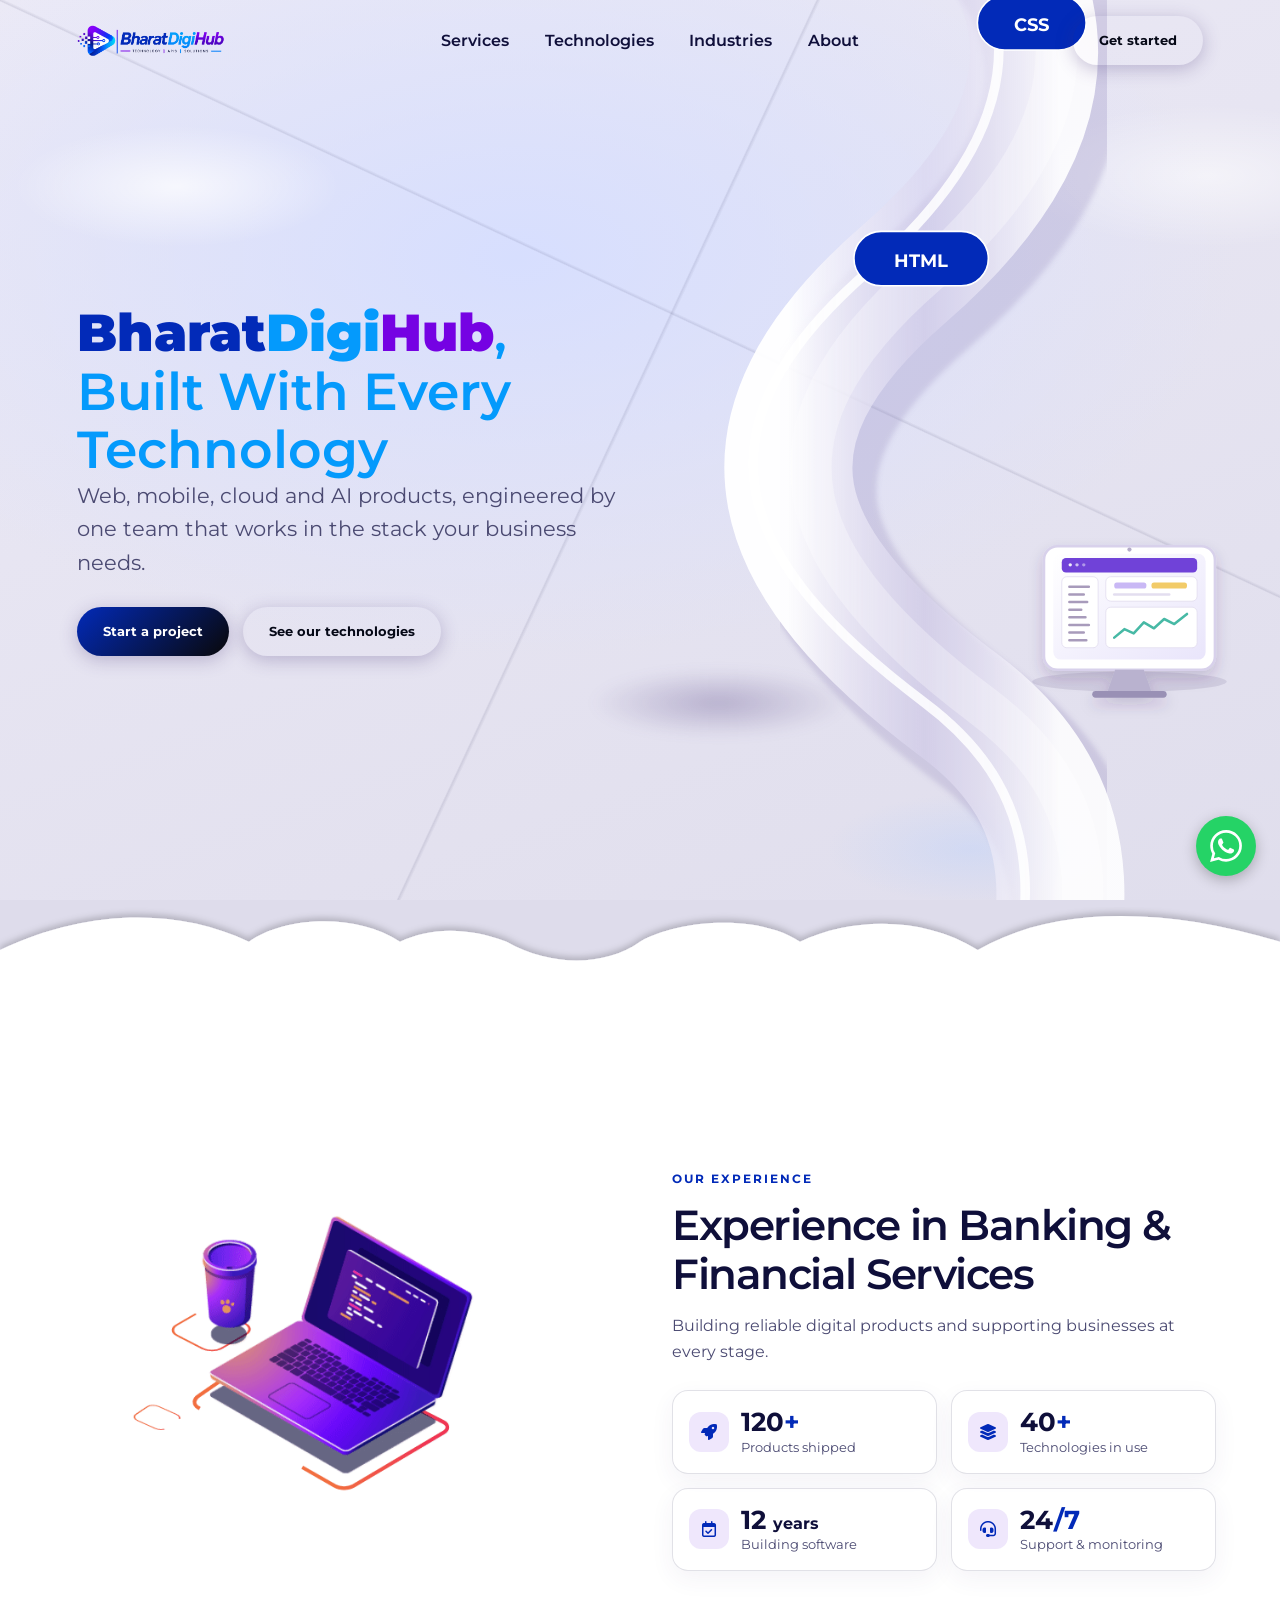
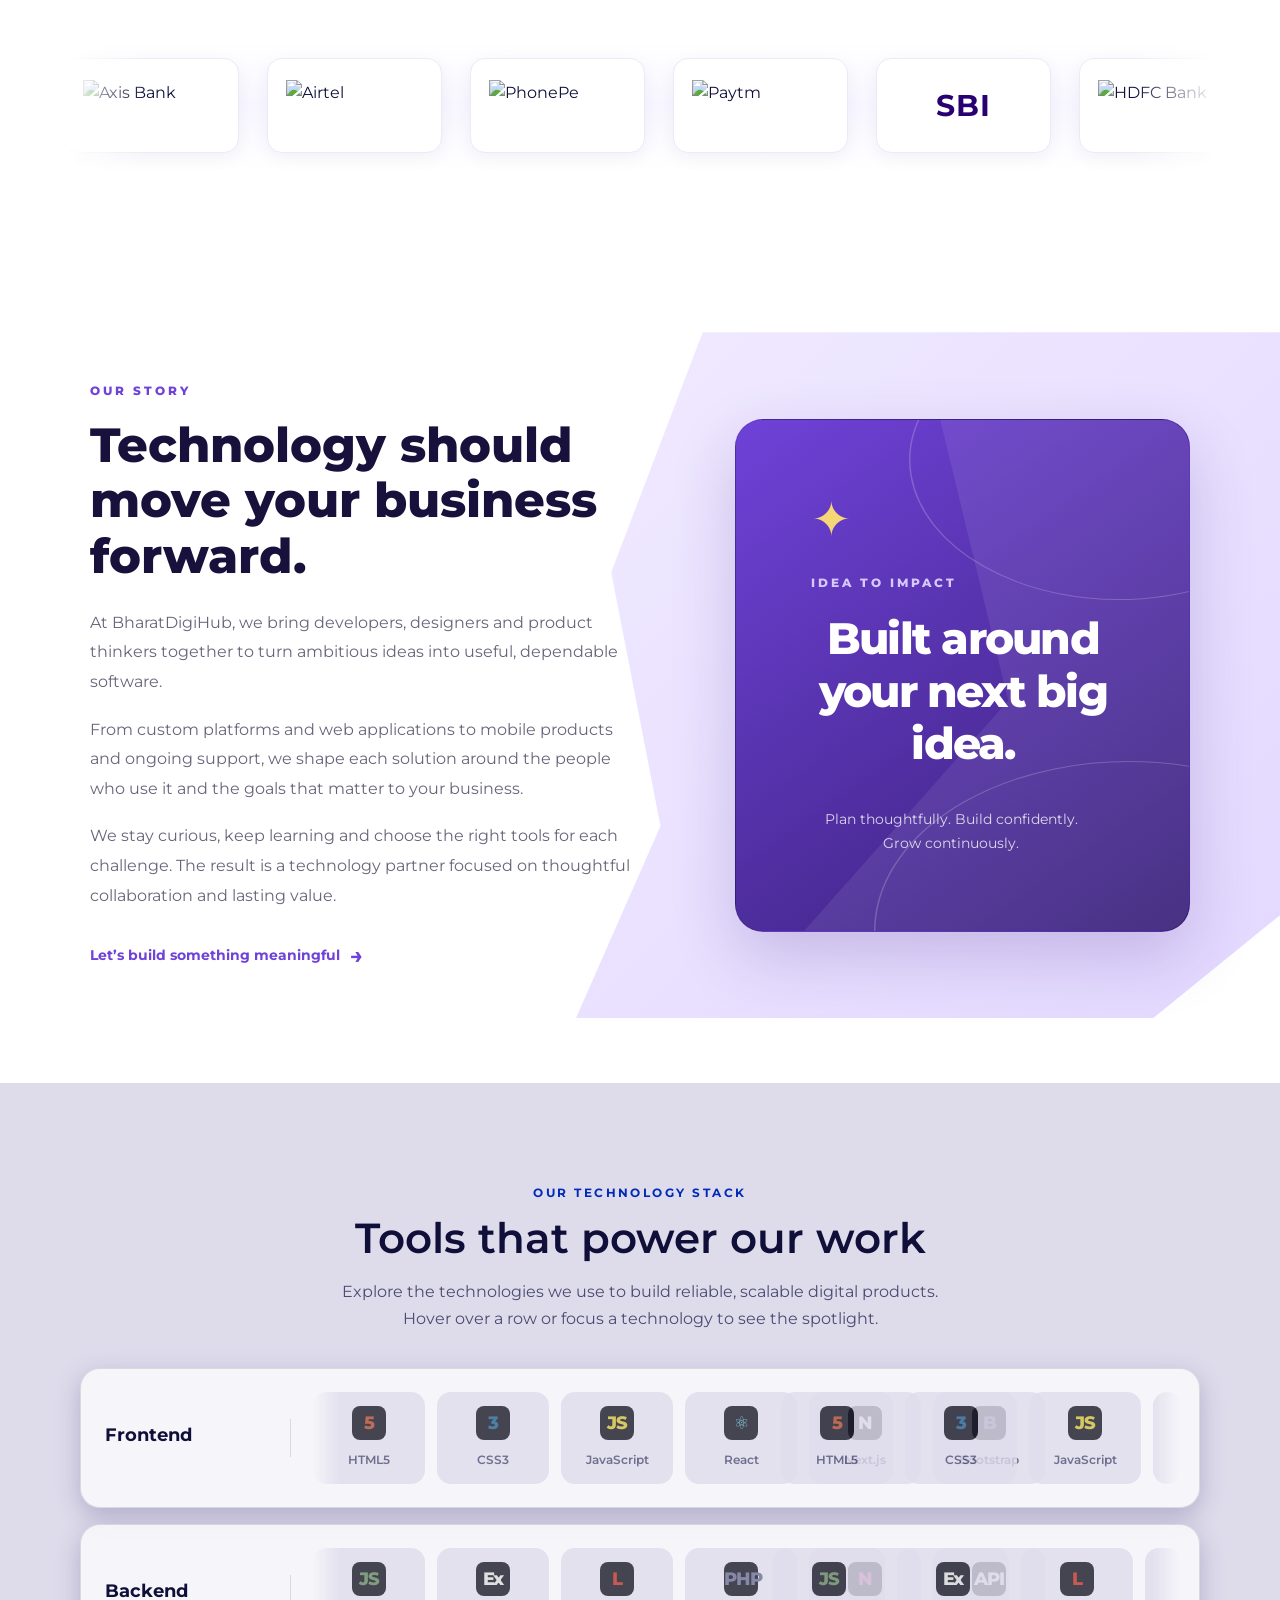
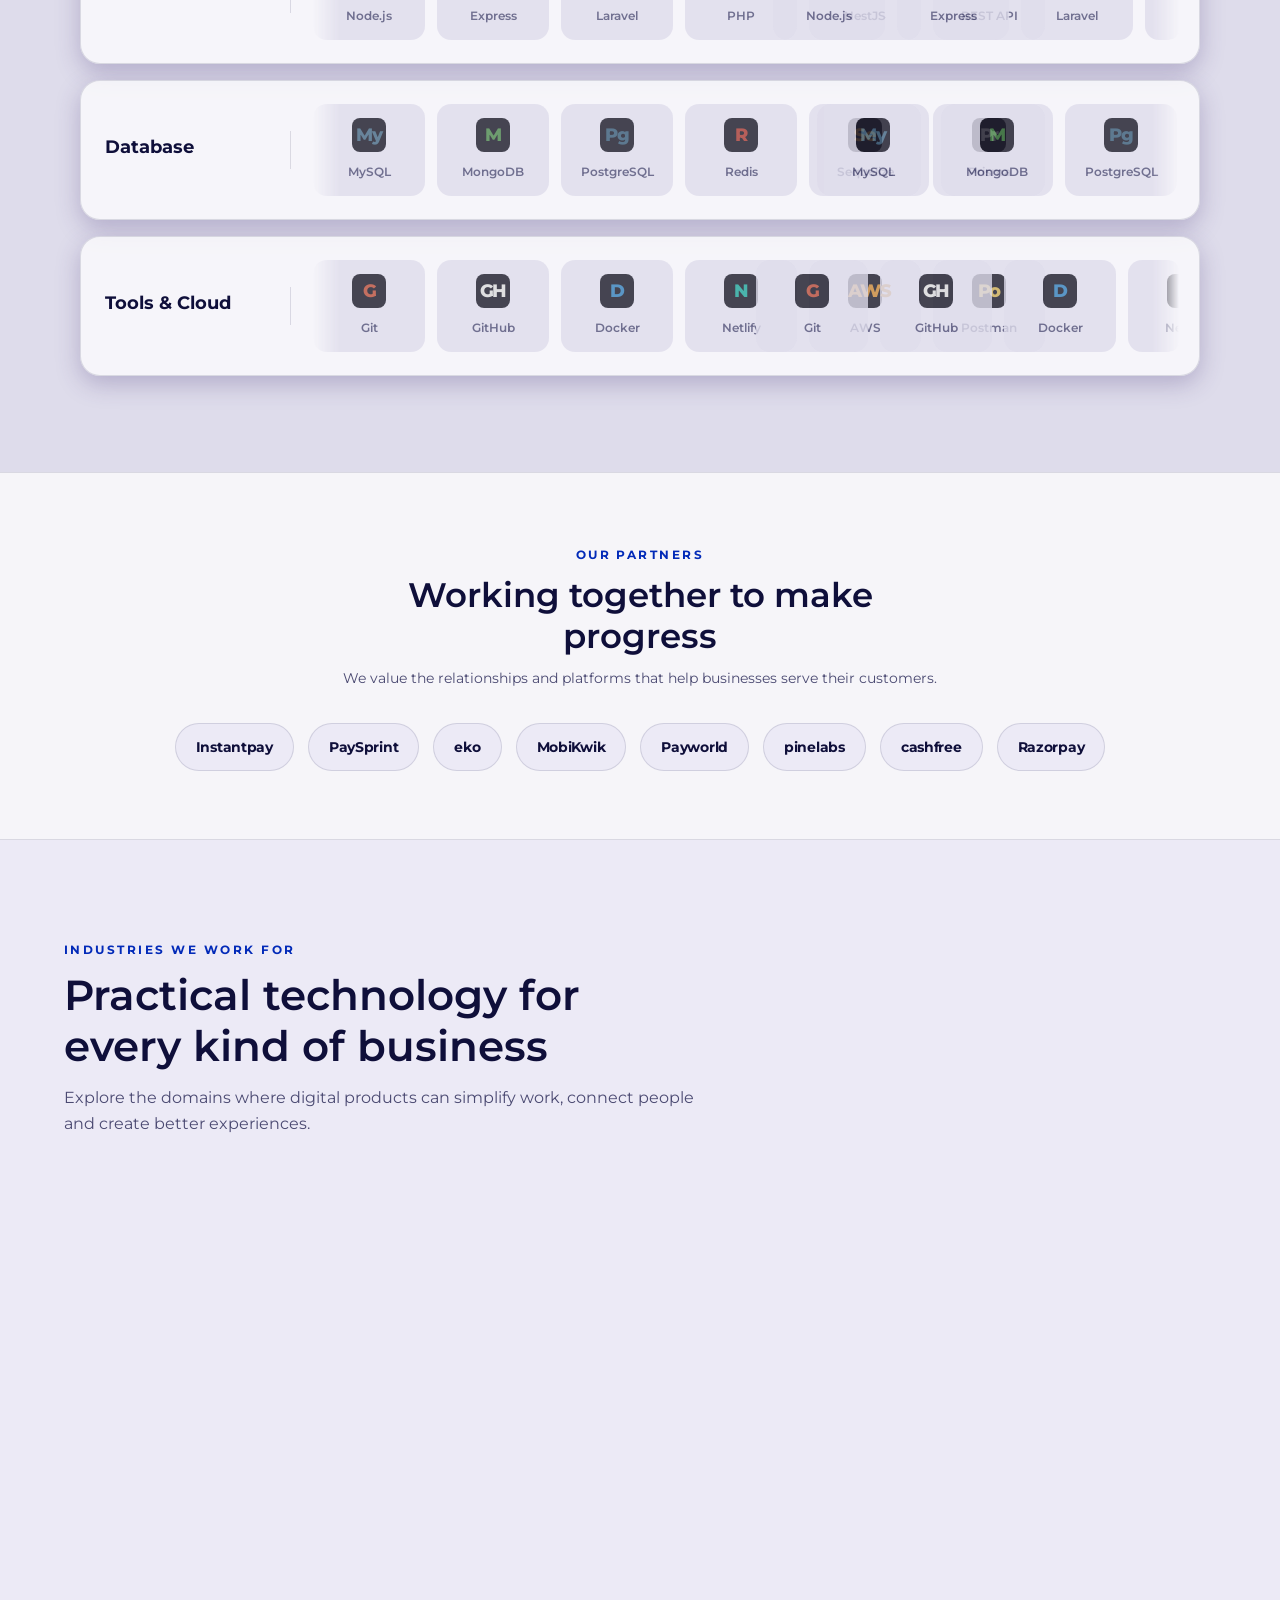
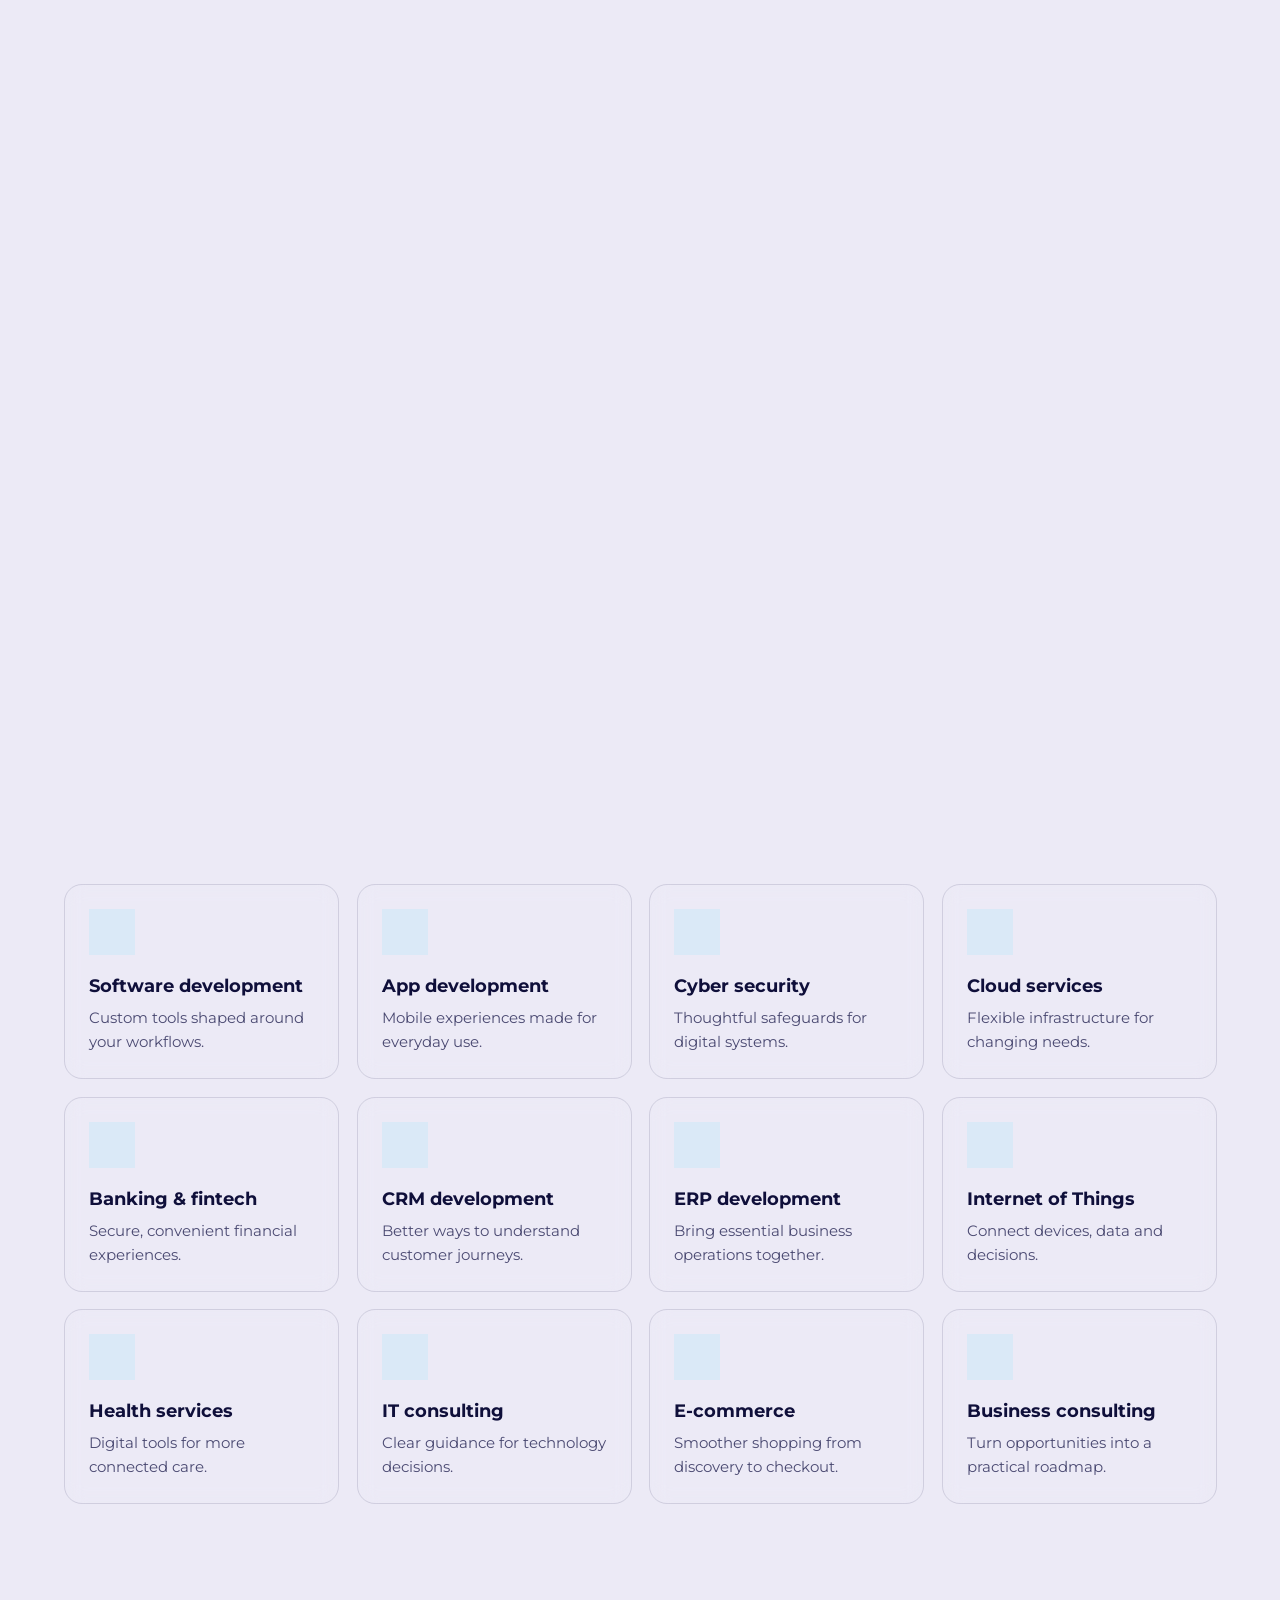
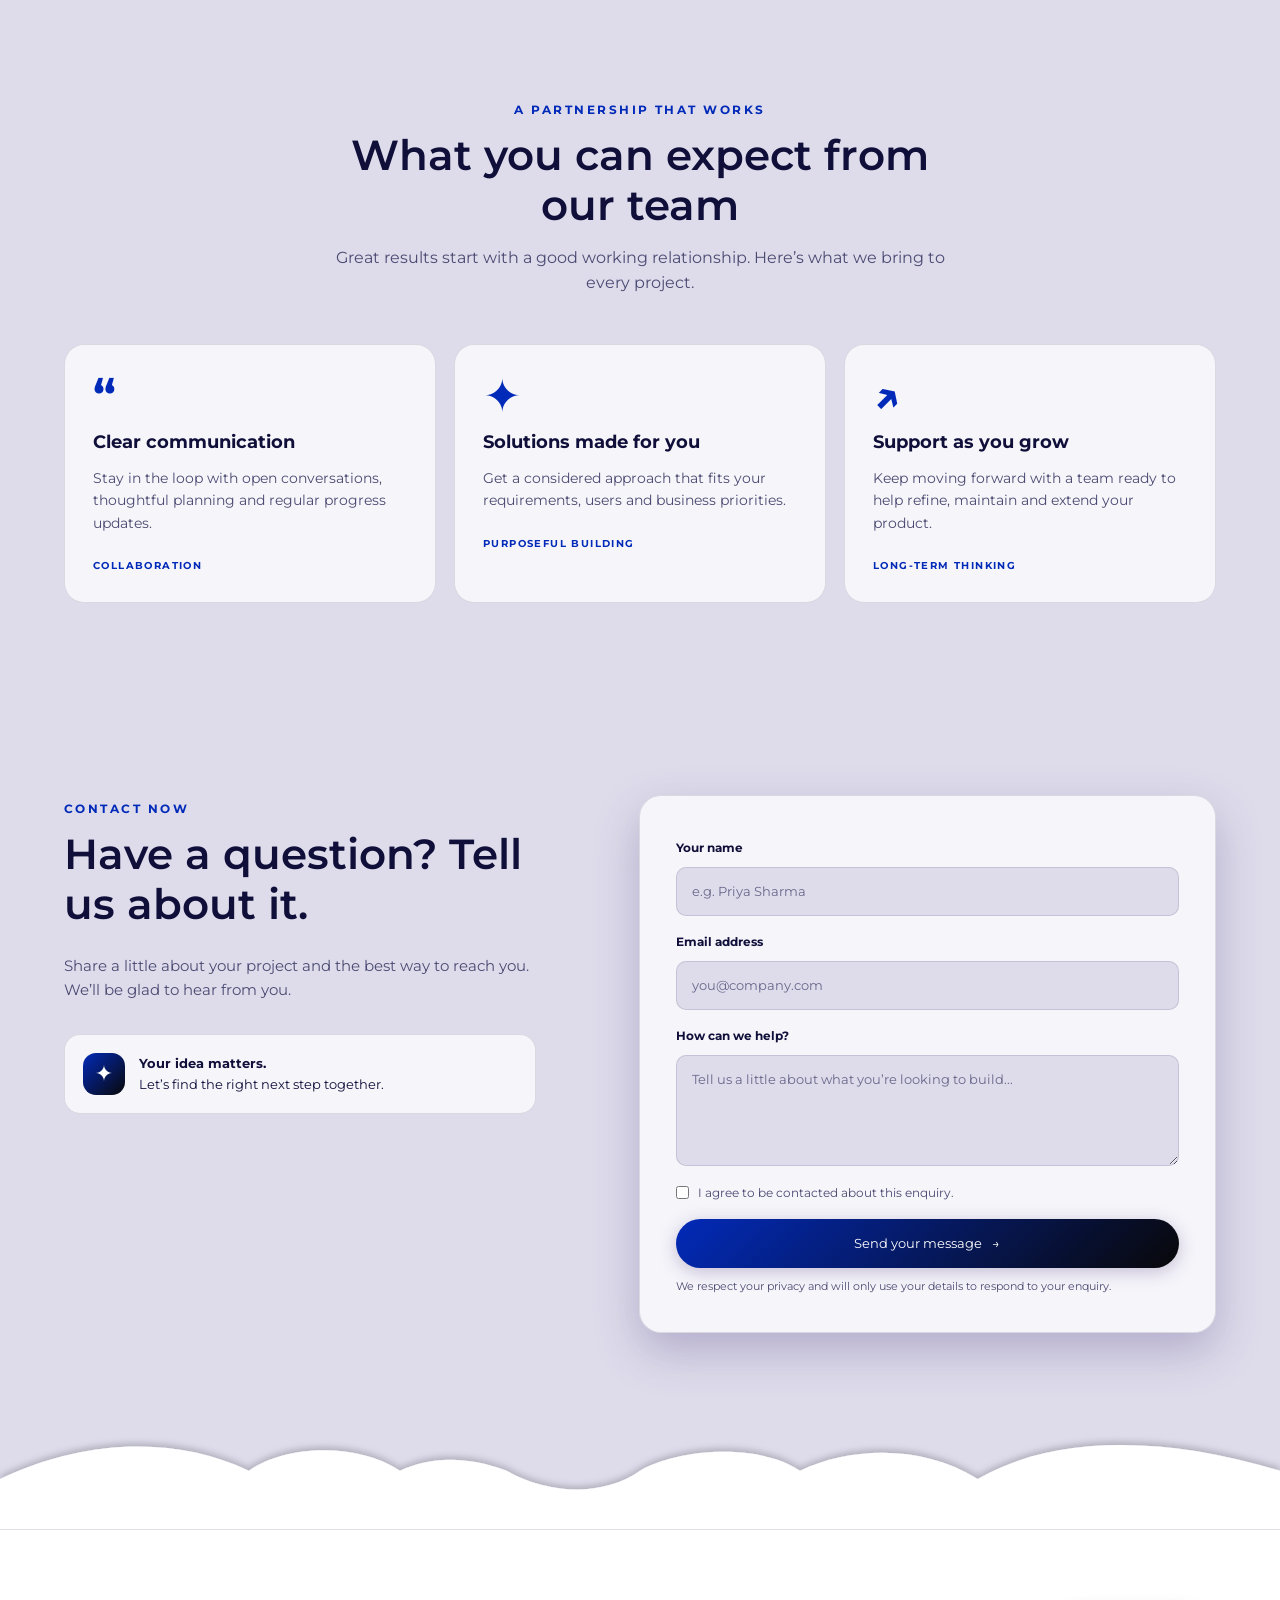
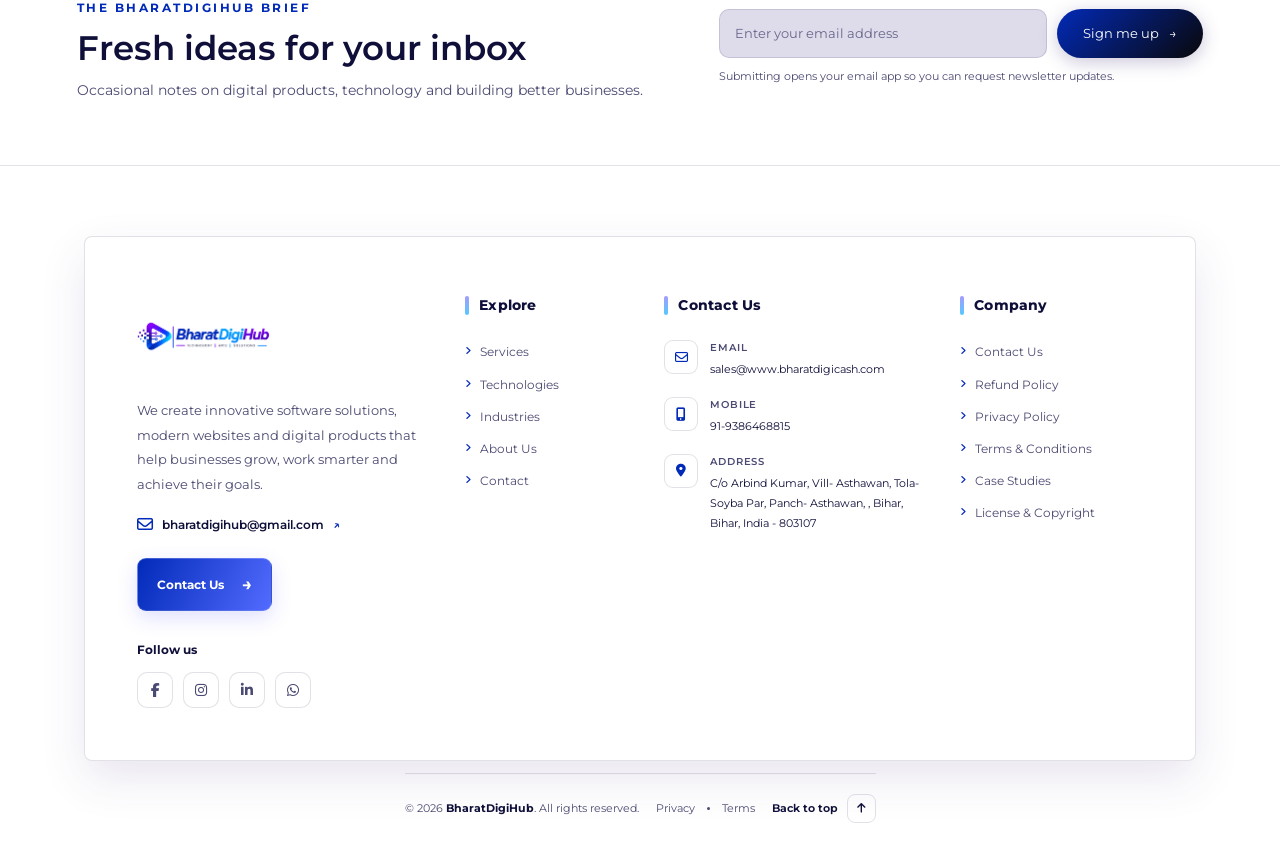
==== commit edb8c1ed: "Unify site navigation, footer, and page design" ====
--- a/index.html
+++ b/index.html
@@ -1152,10 +1152,7 @@
   <!-- Font Awesome: include only if your site doesn't already load it -->
   <link rel="stylesheet" href="https://cdnjs.cloudflare.com/ajax/libs/font-awesome/6.7.2/css/all.min.css">
 
-  <script>
-    document.getElementById('footer-year').textContent =
-      new Date().getFullYear();
-  </script>
+  <script src="assets/js/site-chrome.js" defer></script>
 
   <script src="assets/js/script.js"></script>
   <script src="assets/js/service.js"></script>
--- a/assets/css/cloud-design.css
+++ b/assets/css/cloud-design.css
@@ -25,20 +25,6 @@
     linear-gradient(155deg, #f5f4ff 0%, #fff 54%, #f8faff 100%);
 }
 
-.cloud-info .info-page-header {
-  background:
-    radial-gradient(ellipse 150px 56px at 92% 15%, rgba(189, 206, 255, .42), transparent 76%),
-    radial-gradient(ellipse 110px 42px at 82% 26%, rgba(255, 255, 255, .88), transparent 78%),
-    linear-gradient(135deg, rgba(255, 255, 255, .96), rgba(247, 247, 255, .88));
-}
-
-.cloud-typing .container {
-  background:
-    radial-gradient(ellipse 185px 74px at 8% 6%, rgba(255, 255, 255, .86), transparent 76%),
-    radial-gradient(ellipse 220px 88px at 93% 36%, rgba(211, 216, 255, .34), transparent 76%),
-    radial-gradient(ellipse 190px 72px at 18% 94%, rgba(219, 228, 255, .4), transparent 76%);
-}
-
 .cloud-aicm .hero {
   background-image:
     radial-gradient(ellipse 210px 82px at 8% 22%, rgba(255, 255, 255, .8), transparent 76%),
@@ -63,3 +49,80 @@
     animation: none;
   }
 }
+
+.cloud-typing .typing-hero {
+  position: relative;
+  isolation: isolate;
+}
+
+.cloud-info .shadow-blob,
+.cloud-typing .shadow-blob,
+.cloud-aicm .shadow-blob {
+  position: absolute;
+  inset: auto 0 12%;
+  width: min(260px, 75%);
+  height: 70px;
+  margin-inline: auto;
+  background: radial-gradient(ellipse, rgba(43, 55, 116, .24), transparent 70%);
+  filter: blur(6px);
+  pointer-events: none;
+}
+
+.cloud-info .shadow-blob,
+.cloud-typing .shadow-blob {
+  z-index: -1;
+}
+
+.cloud-info .shadow-blob {
+  bottom: 10px;
+}
+
+.cloud-typing .container {
+  margin: clamp(105px, 12vw, 150px) auto clamp(64px, 9vw, 104px);
+}
+
+.cloud-typing .typing-hero {
+  padding: clamp(30px, 6vw, 64px) clamp(16px, 5vw, 48px);
+  border: 1px solid rgba(64, 70, 152, .15);
+  border-radius: 28px;
+  background:
+    radial-gradient(ellipse at 86% 8%, #dce4ff, transparent 54%),
+    linear-gradient(145deg, #fcfbff, #eeeaff);
+  box-shadow: 0 20px 55px rgba(39, 36, 99, .12);
+}
+
+.cloud-typing .typing-hero h1,
+.cloud-aicm .aicm-title {
+  font-family: 'Space Grotesk', 'Montserrat', sans-serif;
+  letter-spacing: -.045em;
+}
+
+.cloud-typing .typing-card {
+  border: 1px solid rgba(64, 70, 152, .15);
+  box-shadow: 0 20px 55px rgba(39, 36, 99, .12);
+}
+
+.cloud-aicm .aicm-title span {
+  color: #253bc2;
+}
+
+.cloud-aicm .hero {
+  isolation: isolate;
+  height: auto;
+  align-content: center;
+}
+
+.cloud-aicm .hero::before {
+  z-index: -1;
+}
+
+@media (max-width: 640px) {
+  .cloud-aicm .hero {
+    align-items: flex-start;
+    padding-bottom: 38svh;
+  }
+
+  .cloud-aicm #hero-canvas {
+    mask-image: linear-gradient(transparent 25%, #000 58%);
+  }
+}
